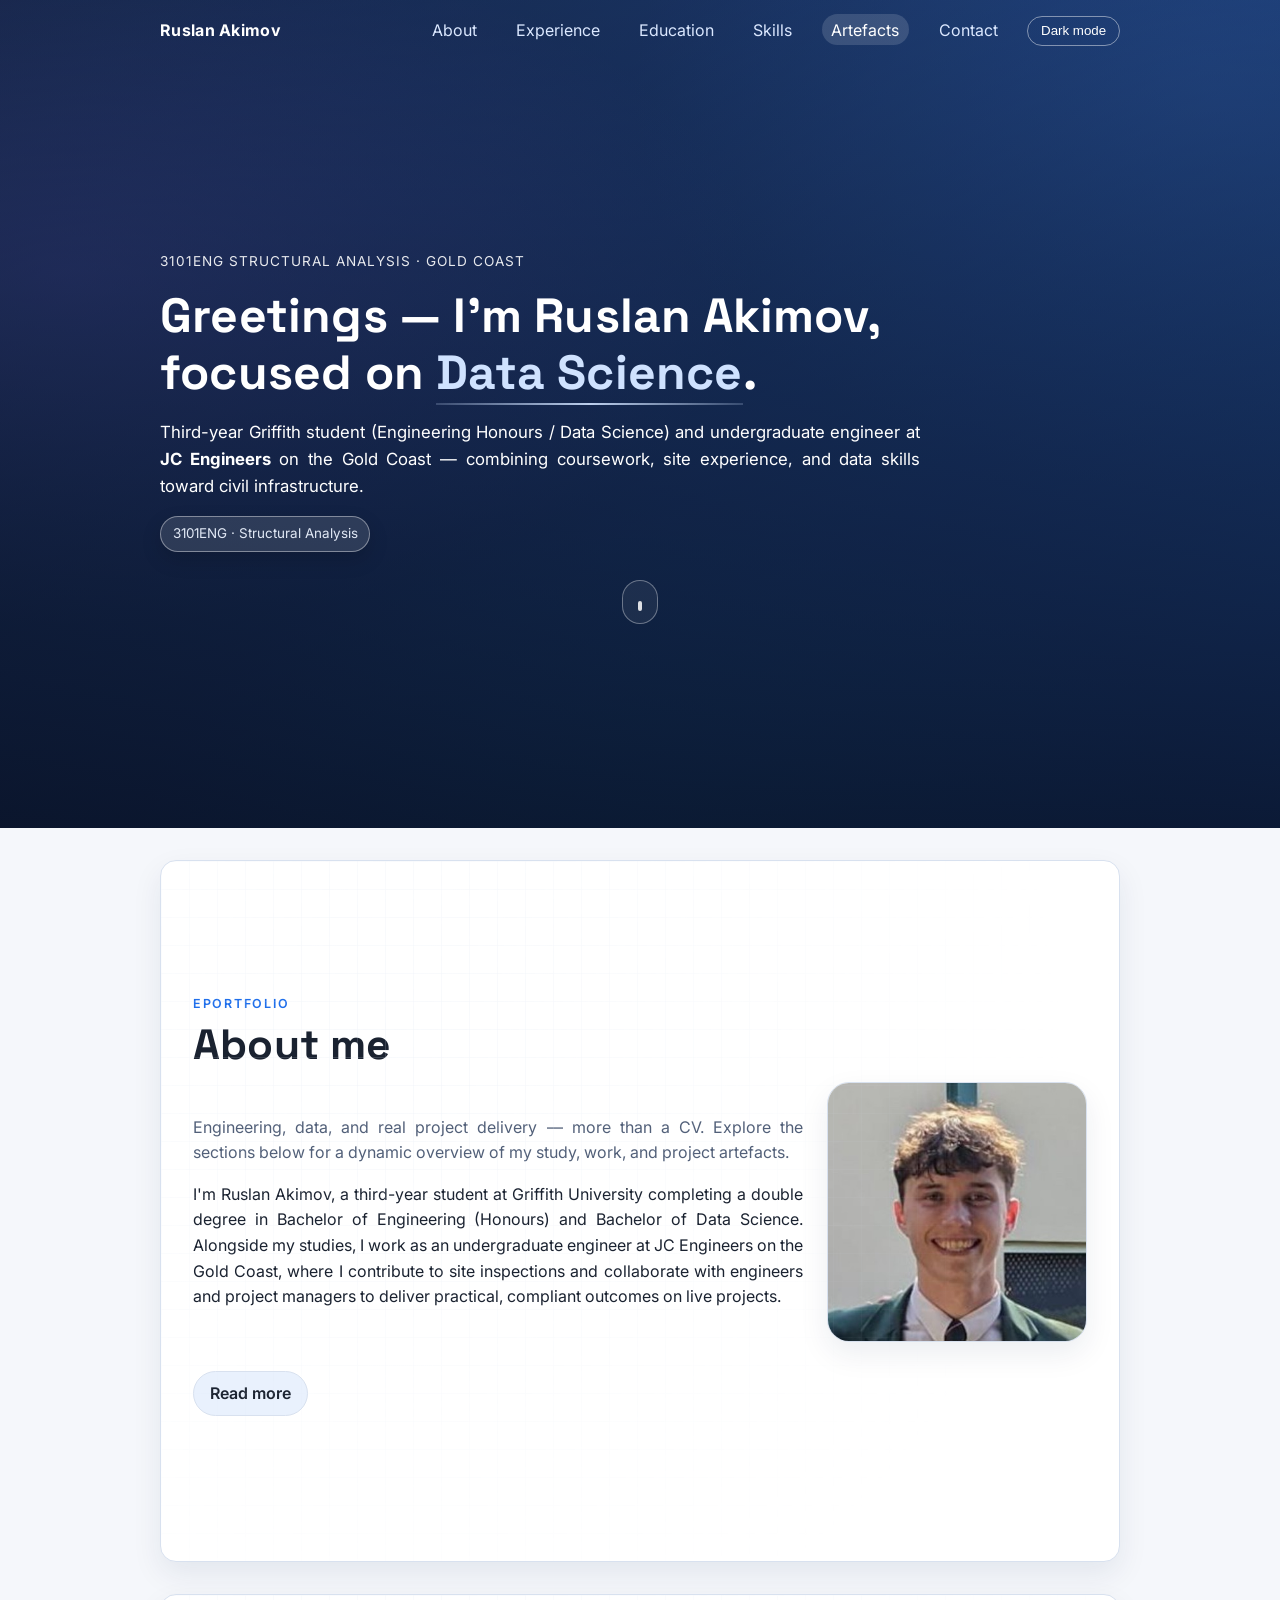
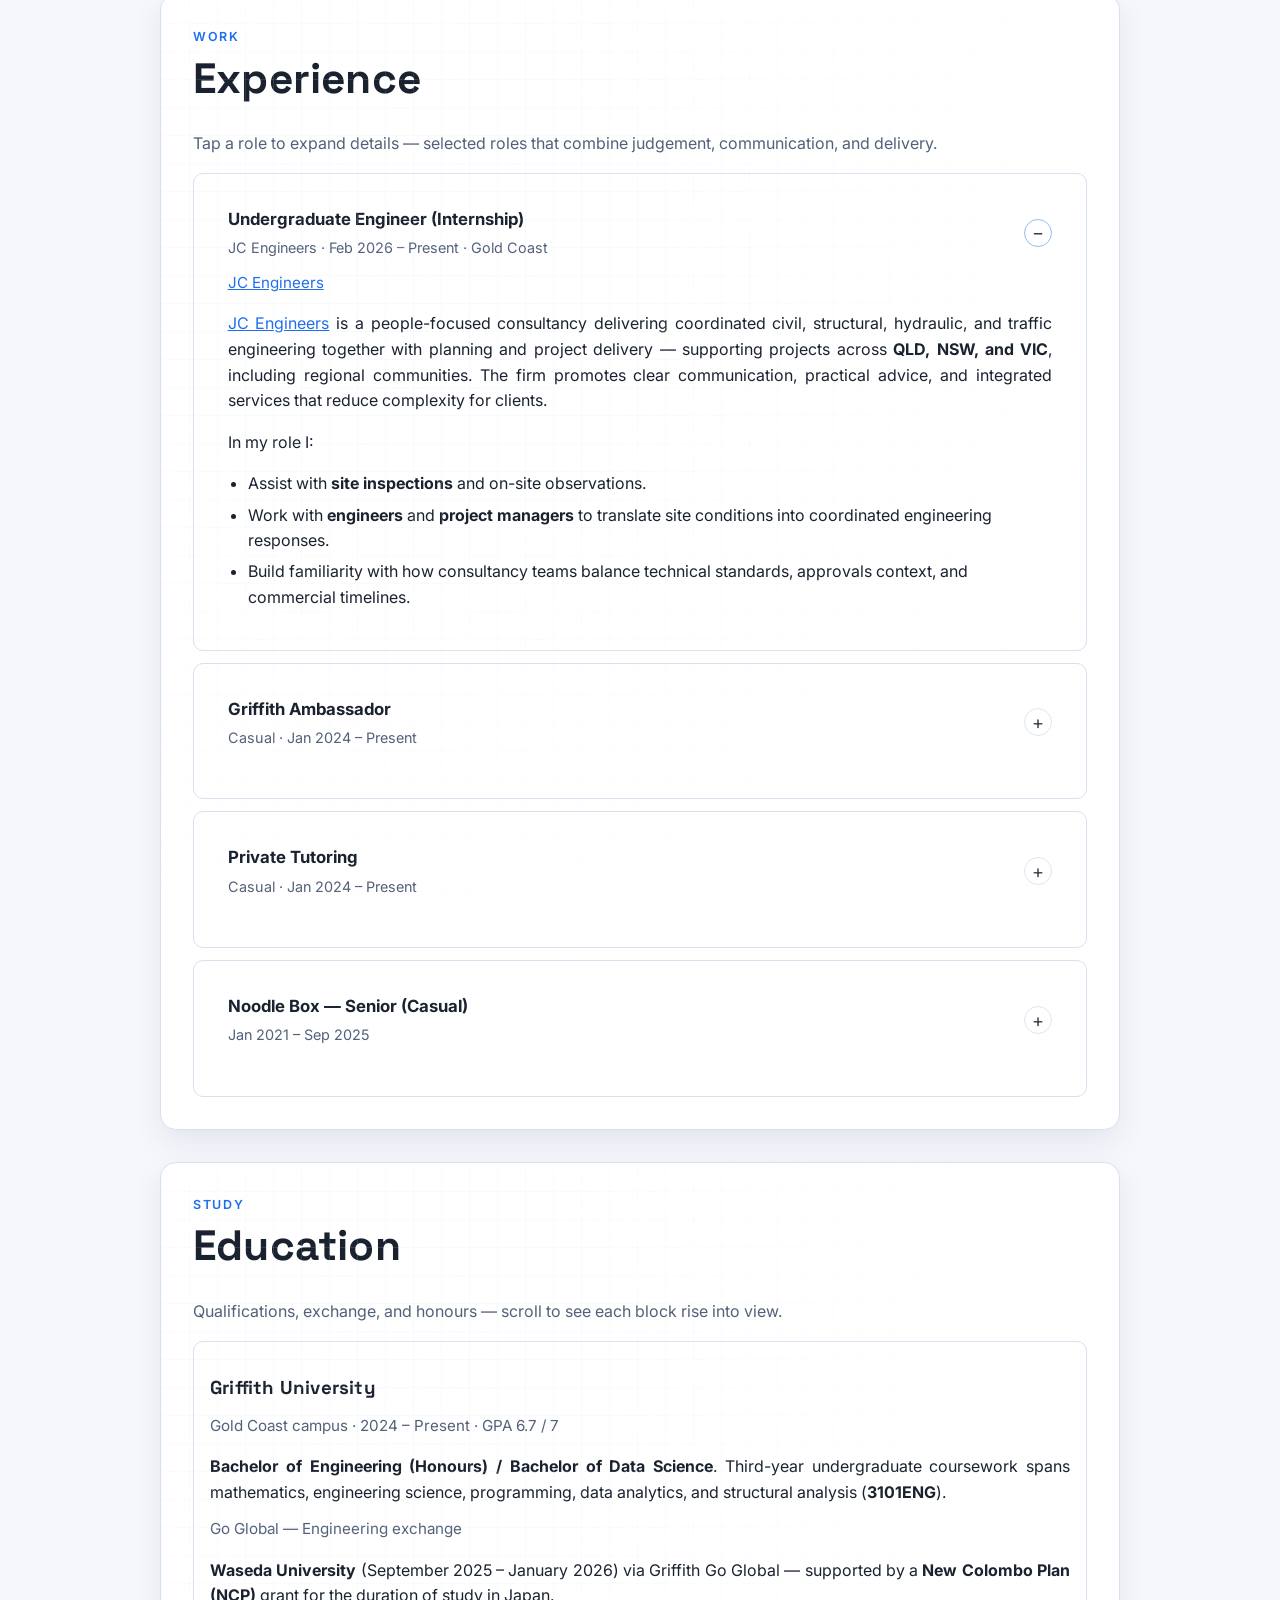
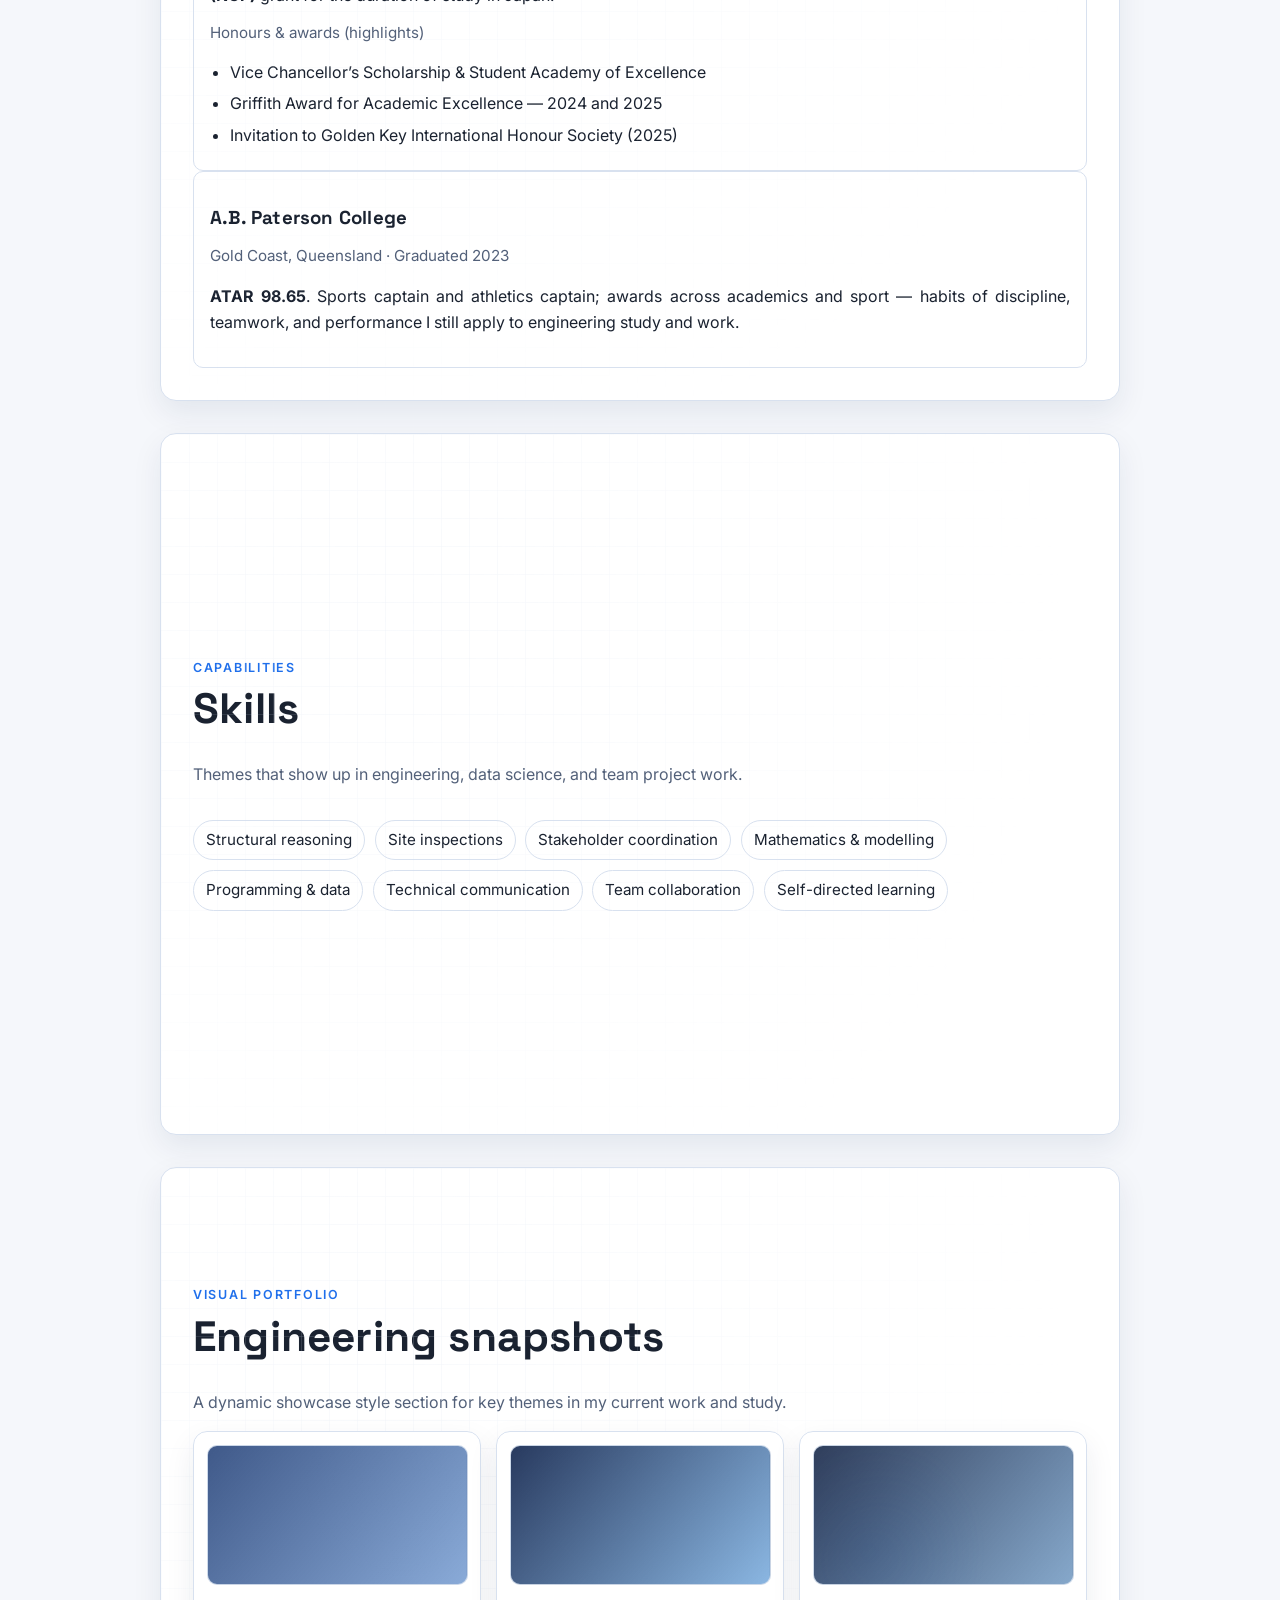
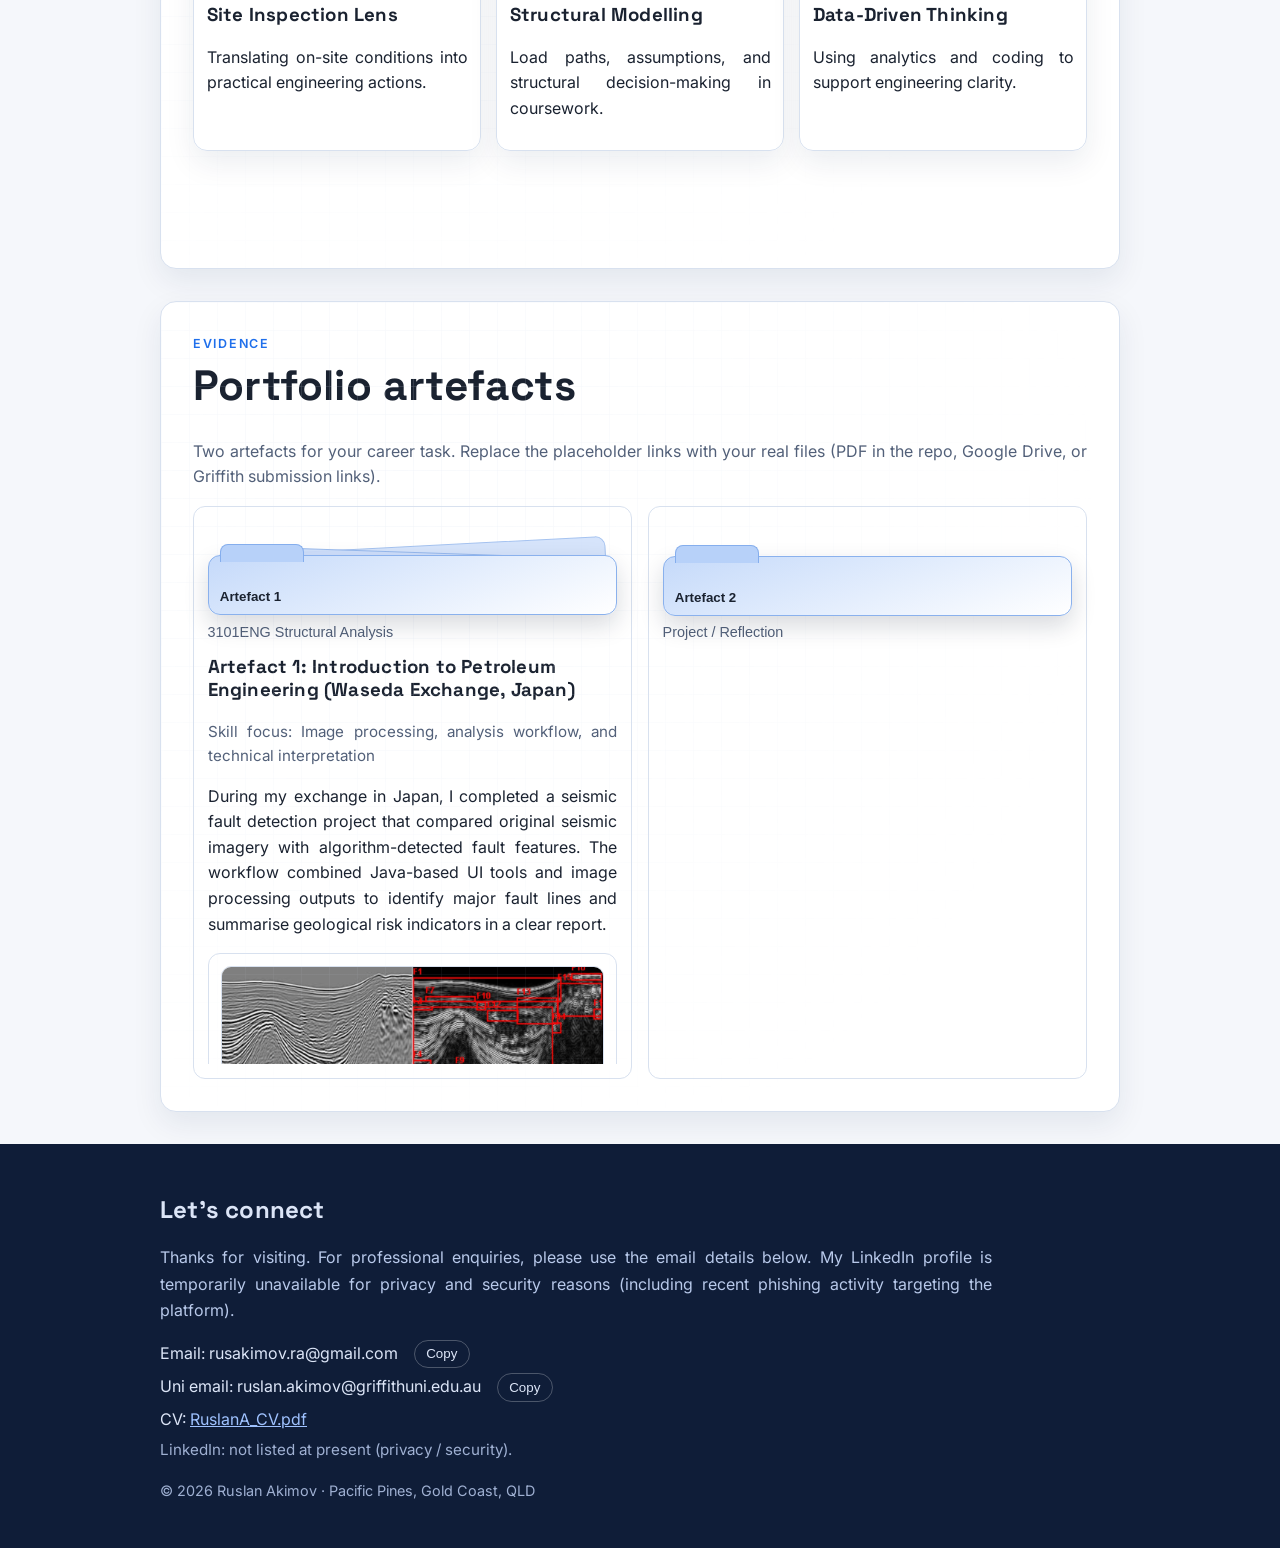
==== index.html @ 57dd10c4 "Replace YouTube hero with local MP4 clip loop Made-with: Cursor" ====
<!doctype html>
<html lang="en">
  <head>
    <meta charset="UTF-8" />
    <meta name="viewport" content="width=device-width, initial-scale=1.0" />
    <title>Ruslan Akimov | ePortfolio</title>
    <meta
      name="description"
      content="Ruslan Akimov — Griffith Engineering/Data Science, JC Engineers undergraduate engineer. Structural analysis, internship experience, CV."
    />
    <link rel="stylesheet" href="styles.css" />
  </head>
  <body>
    <div class="scroll-progress" id="scroll-progress" aria-hidden="true"></div>
    <header class="hero" id="top">
      <div class="hero-media" aria-hidden="true">
        <video
          id="hero-video"
          class="hero-video"
          autoplay
          muted
          playsinline
          preload="metadata"
          aria-hidden="true"
        >
          <source src="assets/gold-coast-skyline-hero.mp4" type="video/mp4" />
        </video>
        <div class="hero-aurora" id="hero-aurora"></div>
        <div class="hero-scrim"></div>
      </div>
      <nav class="nav container">
        <a class="logo" href="#top">Ruslan Akimov</a>
        <div class="nav-links">
          <a class="nav-link" href="#about" data-section="about">About</a>
          <a class="nav-link" href="#experience" data-section="experience">Experience</a>
          <a class="nav-link" href="#education" data-section="education">Education</a>
          <a class="nav-link" href="#skills" data-section="skills">Skills</a>
          <a class="nav-link" href="#artefacts" data-section="artefacts">Artefacts</a>
          <a class="nav-link" href="#contact" data-section="contact">Contact</a>
          <button class="theme-toggle" id="theme-toggle" type="button" aria-label="Toggle dark mode">
            Dark mode
          </button>
        </div>
      </nav>

      <section class="hero-content container">
        <div class="hero-layout">
          <div class="hero-copy hero-entrance">
            <p class="eyebrow">3101ENG Structural Analysis · Gold Coast</p>
            <h1>Greetings — I’m Ruslan Akimov, focused on <span id="hero-rotating-word">Engineering</span>.</h1>
            <p class="lead">
              Third-year Griffith student (Engineering Honours / Data Science) and
              undergraduate engineer at <strong>JC Engineers</strong> on the Gold Coast — combining
              coursework, site experience, and data skills toward civil infrastructure.
            </p>
            <div class="hero-metrics">
              <span class="metric-pill">3101ENG · Structural Analysis</span>
            </div>
          </div>
        </div>
        <button class="scroll-cue" id="scroll-cue" type="button" aria-label="Scroll to About">
          <span class="scroll-cue-line"></span>
        </button>
      </section>
    </header>

    <main class="main-scroll">
      <section class="section container scroll-chapter" id="about">
        <p class="chapter-kicker scroll-reveal">ePortfolio</p>
        <h2 class="chapter-title scroll-reveal">About me</h2>
        <div class="about-intro scroll-reveal">
          <div class="about-intro-copy">
            <p class="lead chapter-lead">
              Engineering, data, and real project delivery — more than a CV. Explore
              the sections below for a dynamic overview of my study, work, and project
              artefacts.
            </p>
            <p>
              I'm Ruslan Akimov, a third-year student at Griffith University
              completing a double degree in Bachelor of Engineering (Honours) and
              Bachelor of Data Science. Alongside my studies, I work as an
              undergraduate engineer at JC Engineers on the Gold Coast, where I
              contribute to site inspections and collaborate with engineers and
              project managers to deliver practical, compliant outcomes on live
              projects.
            </p>
          </div>
          <figure class="about-profile">
            <img src="assets/ruslan-profile.png" alt="Portrait of Ruslan Akimov." />
          </figure>
        </div>
        <div class="expandable" data-expandable>
          <button
            type="button"
            class="expandable-trigger"
            aria-expanded="false"
            aria-controls="about-more"
            data-expand-trigger
          >
            <span class="expandable-label-show">Read more</span>
            <span class="expandable-label-hide" hidden>Hide</span>
          </button>
          <div class="expandable-frame">
            <div
              id="about-more"
              class="expandable-panel"
              role="region"
              aria-hidden="true"
            >
              <p>
                I was born in Armidale, NSW, and moved to the Gold Coast at a
                young age, where I attended A.B. Paterson College (graduated
                2023). A long-standing interest in mathematics drew me toward
                engineering, and I added data science to my degree to build a
                stronger analytical toolkit — one I see as increasingly valuable
                as the industry evolves.
              </p>
              <p>
                Outside of study and work, I'm committed to staying active and
                continually learning. I train regularly at the gym, play sport,
                and enjoy creative outlets including DJing and electric guitar.
                I place real value on empathy and authentic connection —
                qualities I believe are just as important as technical skill
                when building professional relationships.
              </p>
              <p>
                Looking ahead, I aim to begin my career in civil engineering
                with a focus on infrastructure, and to develop into senior
                technical and leadership roles over time. The artefacts below
                offer a snapshot of my progress to date.
              </p>
            </div>
          </div>
        </div>
      </section>

      <section class="section container reveal scroll-chapter" id="experience">
        <p class="chapter-kicker scroll-reveal">Work</p>
        <h2 class="chapter-title scroll-reveal">Experience</h2>
        <p class="section-intro scroll-reveal">
          Tap a role to expand details — selected roles that combine judgement,
          communication, and delivery.
        </p>

        <article class="card card-disclosure is-open" data-expandable>
          <button
            type="button"
            class="card-disclosure-trigger"
            aria-expanded="true"
            aria-controls="exp-jc"
            data-expand-trigger
          >
            <span class="card-disclosure-head">
              <span class="card-disclosure-title">Undergraduate Engineer (Internship)</span>
              <span class="card-disclosure-meta"
                >JC Engineers · Feb 2026 – Present · Gold Coast</span
              >
            </span>
            <span class="card-disclosure-icon" aria-hidden="true"></span>
          </button>
          <div class="card-disclosure-frame">
            <div class="card-disclosure-panel" id="exp-jc" aria-hidden="false">
              <p class="meta">
                <a href="https://www.jcengineers.com.au/" target="_blank" rel="noreferrer">JC Engineers</a>
              </p>
              <p>
                <a href="https://www.jcengineers.com.au/about" target="_blank" rel="noreferrer">JC Engineers</a>
                is a people-focused consultancy delivering coordinated civil, structural,
                hydraulic, and traffic engineering together with planning and project
                delivery — supporting projects across <strong>QLD, NSW, and VIC</strong>,
                including regional communities. The firm promotes clear communication,
                practical advice, and integrated services that reduce complexity for clients.
              </p>
              <p>In my role I:</p>
              <ul class="list-compact">
                <li>Assist with <strong>site inspections</strong> and on-site observations.</li>
                <li>Work with <strong>engineers</strong> and <strong>project managers</strong> to translate site conditions into coordinated engineering responses.</li>
                <li>Build familiarity with how consultancy teams balance technical standards, approvals context, and commercial timelines.</li>
              </ul>
            </div>
          </div>
        </article>

        <article class="card card-disclosure" data-expandable>
          <button
            type="button"
            class="card-disclosure-trigger"
            aria-expanded="false"
            aria-controls="exp-amb"
            data-expand-trigger
          >
            <span class="card-disclosure-head">
              <span class="card-disclosure-title">Griffith Ambassador</span>
              <span class="card-disclosure-meta">Casual · Jan 2024 – Present</span>
            </span>
            <span class="card-disclosure-icon" aria-hidden="true"></span>
          </button>
          <div class="card-disclosure-frame">
            <div class="card-disclosure-panel" id="exp-amb" aria-hidden="true">
              <p>
                Represent Griffith at schools and on-campus events — engaging students,
                parents, teachers, and community members with professionalism and clarity.
              </p>
            </div>
          </div>
        </article>

        <article class="card card-disclosure" data-expandable>
          <button
            type="button"
            class="card-disclosure-trigger"
            aria-expanded="false"
            aria-controls="exp-tut"
            data-expand-trigger
          >
            <span class="card-disclosure-head">
              <span class="card-disclosure-title">Private Tutoring</span>
              <span class="card-disclosure-meta">Casual · Jan 2024 – Present</span>
            </span>
            <span class="card-disclosure-icon" aria-hidden="true"></span>
          </button>
          <div class="card-disclosure-frame">
            <div class="card-disclosure-panel" id="exp-tut" aria-hidden="true">
              <p>
                One-to-one tutoring (including online delivery during exchange). Focus on
                explaining concepts clearly, tracking progress, and communicating with
                families about goals and scheduling.
              </p>
            </div>
          </div>
        </article>

        <article class="card card-disclosure" data-expandable>
          <button
            type="button"
            class="card-disclosure-trigger"
            aria-expanded="false"
            aria-controls="exp-noodle"
            data-expand-trigger
          >
            <span class="card-disclosure-head">
              <span class="card-disclosure-title">Noodle Box — Senior (Casual)</span>
              <span class="card-disclosure-meta">Jan 2021 – Sep 2025</span>
            </span>
            <span class="card-disclosure-icon" aria-hidden="true"></span>
          </button>
          <div class="card-disclosure-frame">
            <div class="card-disclosure-panel" id="exp-noodle" aria-hidden="true">
              <p>
                Hospitality leadership through management transitions: cooking, service,
                training new staff, and helping maintain operational standards under pressure.
              </p>
            </div>
          </div>
        </article>
      </section>

      <section class="section container reveal scroll-chapter" id="education">
        <p class="chapter-kicker scroll-reveal">Study</p>
        <h2 class="chapter-title scroll-reveal">Education</h2>
        <p class="section-intro scroll-reveal">
          Qualifications, exchange, and honours — scroll to see each block rise into view.
        </p>
        <article class="card">
          <h3>Griffith University</h3>
          <p class="meta">Gold Coast campus · 2024 – Present · GPA 6.7 / 7</p>
          <p>
            <strong>Bachelor of Engineering (Honours) / Bachelor of Data Science</strong>.
            Third-year undergraduate coursework spans mathematics, engineering science,
            programming, data analytics, and structural analysis (<strong>3101ENG</strong>).
          </p>
          <p class="meta">Go Global — Engineering exchange</p>
          <p>
            <strong>Waseda University</strong> (September 2025 – January 2026) via Griffith Go
            Global — supported by a <strong>New Colombo Plan (NCP)</strong> grant for the duration
            of study in Japan.
          </p>
          <p class="meta">Honours &amp; awards (highlights)</p>
          <ul class="list-compact">
            <li>Vice Chancellor’s Scholarship &amp; Student Academy of Excellence</li>
            <li>Griffith Award for Academic Excellence — 2024 and 2025</li>
            <li>Invitation to Golden Key International Honour Society (2025)</li>
          </ul>
        </article>
        <article class="card">
          <h3>A.B. Paterson College</h3>
          <p class="meta">Gold Coast, Queensland · Graduated 2023</p>
          <p>
            <strong>ATAR 98.65</strong>. Sports captain and athletics captain; awards across
            academics and sport — habits of discipline, teamwork, and performance I still
            apply to engineering study and work.
          </p>
        </article>
      </section>

      <section class="section container reveal scroll-chapter" id="skills">
        <p class="chapter-kicker scroll-reveal">Capabilities</p>
        <h2 class="chapter-title scroll-reveal">Skills</h2>
        <p class="section-intro scroll-reveal">
          Themes that show up in engineering, data science, and team project work.
        </p>
        <div class="chips" role="list" aria-label="Skill chips">
          <span class="chip" role="listitem">Structural reasoning</span>
          <span class="chip" role="listitem">Site inspections</span>
          <span class="chip" role="listitem">Stakeholder coordination</span>
          <span class="chip" role="listitem">Mathematics &amp; modelling</span>
          <span class="chip" role="listitem">Programming &amp; data</span>
          <span class="chip" role="listitem">Technical communication</span>
          <span class="chip" role="listitem">Team collaboration</span>
          <span class="chip" role="listitem">Self-directed learning</span>
        </div>
      </section>

      <section class="section container reveal scroll-chapter" id="engineering-gallery">
        <p class="chapter-kicker scroll-reveal">Visual Portfolio</p>
        <h2 class="chapter-title scroll-reveal">Engineering snapshots</h2>
        <p class="section-intro scroll-reveal">
          A dynamic showcase style section for key themes in my current work and study.
        </p>
        <div class="gallery-grid">
          <article class="gallery-card tilt-card">
            <div class="gallery-image gallery-image-1" aria-hidden="true"></div>
            <h3>Site Inspection Lens</h3>
            <p>Translating on-site conditions into practical engineering actions.</p>
          </article>
          <article class="gallery-card tilt-card">
            <div class="gallery-image gallery-image-2" aria-hidden="true"></div>
            <h3>Structural Modelling</h3>
            <p>Load paths, assumptions, and structural decision-making in coursework.</p>
          </article>
          <article class="gallery-card tilt-card">
            <div class="gallery-image gallery-image-3" aria-hidden="true"></div>
            <h3>Data-Driven Thinking</h3>
            <p>Using analytics and coding to support engineering clarity.</p>
          </article>
        </div>
      </section>

      <section class="section container reveal scroll-chapter" id="artefacts">
        <p class="chapter-kicker scroll-reveal">Evidence</p>
        <h2 class="chapter-title scroll-reveal">Portfolio artefacts</h2>
        <p class="section-intro scroll-reveal">
          Two artefacts for your career task. Replace the placeholder links with your
          real files (PDF in the repo, Google Drive, or Griffith submission links).
        </p>

        <div class="folder-grid">
          <article class="folder-card is-open" data-folder>
            <button class="folder-button" type="button" data-folder-toggle aria-expanded="true">
              <span class="folder-stack" aria-hidden="true">
                <span class="folder-layer folder-layer-1"></span>
                <span class="folder-layer folder-layer-2"></span>
                <span class="folder-main">
                  <span class="folder-tab"></span>
                  <span class="folder-title">Artefact 1</span>
                </span>
              </span>
              <span class="folder-label">3101ENG Structural Analysis</span>
            </button>
            <div class="folder-content">
              <h3>Artefact 1: Introduction to Petroleum Engineering (Waseda Exchange, Japan)</h3>
              <p class="meta">Skill focus: Image processing, analysis workflow, and technical interpretation</p>
              <p>
                During my exchange in Japan, I completed a seismic fault detection
                project that compared original seismic imagery with algorithm-detected
                fault features. The workflow combined Java-based UI tools and image
                processing outputs to identify major fault lines and summarise geological
                risk indicators in a clear report.
              </p>
              <div class="artefact-gallery" data-gallery>
                <figure class="artefact-gallery-main">
                  <img
                    id="artefact1-main-image"
                    src="assets/petroleum-main-cropped.png"
                    alt="Seismic detection output comparison image."
                  />
                  <figcaption id="artefact1-caption">
                    Seismic detection output comparison from the project analysis workflow.
                  </figcaption>
                </figure>
                <div class="artefact-gallery-thumbs" role="tablist" aria-label="Artefact 1 screenshots">
                  <button
                    class="artefact-thumb is-active"
                    type="button"
                    data-image="assets/petroleum-main-cropped.png"
                    data-caption="Seismic detection output comparison from the project analysis workflow."
                    data-alt="Seismic detection output comparison image."
                    aria-label="Show seismic output comparison screenshot"
                  >
                    Seismic Output
                  </button>
                  <button
                    class="artefact-thumb"
                    type="button"
                    data-image="assets/petroleum-analysis-report.png"
                    data-caption="Generated analysis report summarising detected faults and recommended follow-up analysis."
                    data-alt="Seismic fault analysis report window."
                    aria-label="Show analysis report screenshot"
                  >
                    Analysis Report
                  </button>
                  <button
                    class="artefact-thumb"
                    type="button"
                    data-image="assets/petroleum-ui-selection.png"
                    data-caption="Java Swing interface and analysis type selection used in the project workflow."
                    data-alt="Java application interface with analysis type selection dialog."
                    aria-label="Show interface screenshot"
                  >
                    Java UI Workflow
                  </button>
                </div>
              </div>
            </div>
          </article>

          <article class="folder-card" data-folder>
            <button class="folder-button" type="button" data-folder-toggle aria-expanded="false">
              <span class="folder-stack" aria-hidden="true">
                <span class="folder-layer folder-layer-1"></span>
                <span class="folder-layer folder-layer-2"></span>
                <span class="folder-main">
                  <span class="folder-tab"></span>
                  <span class="folder-title">Artefact 2</span>
                </span>
              </span>
              <span class="folder-label">Project / Reflection</span>
            </button>
            <div class="folder-content">
              <h3>Artefact 2: Project or reflection</h3>
              <p class="meta">Skill focus: Teamwork, communication, or critical reflection</p>
              <p>
                Choose a second item that complements the first — for example a team
                deliverable, a lab reflection, or a short write-up of lessons learned.
              </p>
              <p>
                <strong>Evidence link:</strong>
                <a href="#" target="_blank" rel="noreferrer">Add link to your second artefact</a>
              </p>
            </div>
          </article>
        </div>
      </section>
    </main>

    <footer class="footer" id="contact">
      <div class="container">
        <h2>Let’s connect</h2>
        <p class="footer-lead">
          Thanks for visiting. For professional enquiries, please use the email
          details below. My LinkedIn profile is temporarily unavailable for privacy and
          security reasons (including recent phishing activity targeting the platform).
        </p>
        <p class="contact-line">
          Email: <span id="email-text">rusakimov.ra@gmail.com</span>
          <button class="ghost-button" id="copy-email" type="button">Copy</button>
        </p>
        <p class="contact-line">
          Uni email: <span id="uni-email-text">ruslan.akimov@griffithuni.edu.au</span>
          <button class="ghost-button" id="copy-uni-email" type="button">Copy</button>
        </p>
        <p class="contact-line">
          CV:
          <a href="assets/RuslanA_CV.pdf" download>RuslanA_CV.pdf</a>
        </p>
        <p class="contact-line contact-note">
          LinkedIn: not listed at present (privacy / security).
        </p>
        <p class="copyright">
          © <span id="year"></span> Ruslan Akimov · Pacific Pines, Gold Coast, QLD
        </p>
      </div>
    </footer>
    <button class="back-to-top" id="back-to-top" type="button" aria-label="Back to top">Top</button>
    <div class="toast" id="toast" role="status" aria-live="polite"></div>

    <script src="script.js"></script>
  </body>
</html>
---- styles.css ----
@import url("https://fonts.googleapis.com/css2?family=Inter:wght@400;500;600;700&family=Space+Grotesk:wght@600;700&display=swap");

:root {
  --bg: #f5f7fb;
  --text: #1a2230;
  --muted: #526079;
  --surface: #ffffff;
  --accent: #1f6feb;
  --accent-dark: #154fb0;
  --border: #d8e1ef;
  --shadow: 0 12px 30px rgba(16, 39, 71, 0.08);
  --radius: 16px;
  --nav-link: #dbe8ff;
  --hero-scrim-top: rgba(6, 12, 28, 0.42);
  --hero-scrim-bottom: rgba(6, 12, 28, 0.86);
}

[data-theme="dark"] {
  --bg: #0b1220;
  --text: #e3ecff;
  --muted: #a0b2d6;
  --surface: #101b31;
  --accent: #8bb4ff;
  --accent-dark: #a8c6ff;
  --border: #203357;
  --shadow: 0 14px 40px rgba(0, 0, 0, 0.35);
  --nav-link: #cfe3ff;
}

* {
  box-sizing: border-box;
}

html {
  scroll-behavior: smooth;
}

body {
  margin: 0;
  font-family: "Inter", "Segoe UI", Tahoma, Geneva, Verdana, sans-serif;
  line-height: 1.6;
  color: var(--text);
  background: radial-gradient(1200px 600px at 20% 0%, rgba(31, 111, 235, 0.12), transparent 55%),
    var(--bg);
}

p {
  text-align: justify;
  text-justify: inter-word;
}

.container {
  width: min(960px, 92%);
  margin: 0 auto;
}

.hero {
  position: relative;
  color: #fff;
  min-height: min(92vh, 860px);
  display: flex;
  flex-direction: column;
  padding-bottom: 2.5rem;
  overflow: hidden;
}

.hero-media {
  position: absolute;
  inset: 0;
  z-index: 0;
  pointer-events: none;
}

.hero-video {
  position: absolute;
  inset: 0;
  overflow: hidden;
  width: 100%;
  height: 100%;
  object-fit: cover;
  object-position: center;
}

.hero--video-ready .hero-aurora.is-dim {
  opacity: 0.28;
}

.hero-aurora {
  position: absolute;
  inset: -20%;
  background: radial-gradient(ellipse 70% 55% at 18% 38%, rgba(99, 102, 241, 0.35), transparent 55%),
    radial-gradient(ellipse 65% 70% at 82% 22%, rgba(59, 130, 246, 0.3), transparent 50%),
    radial-gradient(ellipse 55% 55% at 52% 88%, rgba(14, 165, 233, 0.24), transparent 55%),
    linear-gradient(135deg, #0f1f45, #1f6feb);
  animation: aurora-shift 20s ease-in-out infinite alternate;
  transition: opacity 0.8s ease;
  opacity: 0.92;
}

.hero-scrim {
  position: absolute;
  inset: 0;
  background: linear-gradient(180deg, var(--hero-scrim-top) 0%, var(--hero-scrim-bottom) 100%);
}

@keyframes aurora-shift {
  0% {
    transform: scale(1) translate(0, 0);
    filter: hue-rotate(0deg);
  }
  100% {
    transform: scale(1.06) translate(-1.5%, 1.2%);
    filter: hue-rotate(22deg);
  }
}

.nav {
  position: relative;
  z-index: 2;
  display: flex;
  justify-content: space-between;
  align-items: center;
  padding: 1rem 0;
}

.logo {
  color: #fff;
  text-decoration: none;
  font-weight: 700;
  letter-spacing: 0.3px;
}

.nav-links a {
  color: var(--nav-link);
  text-decoration: none;
  margin-left: 1rem;
  padding: 0.35rem 0.6rem;
  border-radius: 999px;
  transition: background-color 0.2s ease, color 0.2s ease;
}

.nav-links a:hover {
  background: rgba(255, 255, 255, 0.08);
}

.nav-links a.active {
  color: #ffffff;
  background: rgba(255, 255, 255, 0.14);
}

.hero-layout {
  position: relative;
  z-index: 2;
  display: block;
  max-width: 760px;
  align-items: center;
  padding-top: 0.5rem;
}

.hero-copy {
  min-width: 0;
}

.hero-metrics {
  display: flex;
  flex-wrap: wrap;
  gap: 0.55rem;
  margin-top: 1rem;
}

.metric-pill {
  font-size: 0.84rem;
  border: 1px solid rgba(255, 255, 255, 0.4);
  color: rgba(236, 243, 255, 0.95);
  background: rgba(255, 255, 255, 0.12);
  border-radius: 999px;
  padding: 0.38rem 0.72rem;
  backdrop-filter: blur(4px);
  box-shadow: 0 8px 20px rgba(0, 0, 0, 0.15);
}

#hero-rotating-word {
  color: #cfe2ff;
  position: relative;
}

#hero-rotating-word::after {
  content: "";
  position: absolute;
  left: 0;
  right: 0;
  bottom: -2px;
  height: 2px;
  background: linear-gradient(90deg, rgba(207, 226, 255, 0.2), rgba(207, 226, 255, 0.9), rgba(207, 226, 255, 0.2));
  animation: shimmer-line 2s linear infinite;
}

@keyframes shimmer-line {
  from {
    opacity: 0.5;
  }
  50% {
    opacity: 1;
  }
  to {
    opacity: 0.5;
  }
}

.hero-entrance {
  opacity: 0;
  transform: translateY(16px);
  animation: hero-fade-up 0.85s ease forwards 0.15s;
}

.hero-entrance-delay {
  animation-delay: 0.35s;
}

@keyframes hero-fade-up {
  to {
    opacity: 1;
    transform: translateY(0);
  }
}

.scroll-cue {
  position: relative;
  z-index: 2;
  display: block;
  margin: 1.75rem auto 0;
  width: 2.25rem;
  height: 2.75rem;
  border-radius: 999px;
  border: 1px solid rgba(255, 255, 255, 0.35);
  background: rgba(255, 255, 255, 0.06);
  cursor: pointer;
  padding: 0;
}

.scroll-cue-line {
  display: block;
  width: 4px;
  height: 10px;
  margin: 0.55rem auto 0;
  border-radius: 999px;
  background: rgba(255, 255, 255, 0.85);
  animation: scroll-nudge 1.6s ease-in-out infinite;
}

@keyframes scroll-nudge {
  0%,
  100% {
    transform: translateY(0);
    opacity: 0.9;
  }
  50% {
    transform: translateY(6px);
    opacity: 0.45;
  }
}

.theme-toggle {
  margin-left: 1rem;
  border: 1px solid rgba(255, 255, 255, 0.45);
  background: transparent;
  color: #ffffff;
  border-radius: 999px;
  padding: 0.4rem 0.8rem;
  cursor: pointer;
  transition: transform 0.15s ease, background-color 0.2s ease;
}

.theme-toggle:hover {
  background: rgba(255, 255, 255, 0.08);
}

.hero-content {
  position: relative;
  z-index: 2;
  flex: 1;
  display: flex;
  flex-direction: column;
  justify-content: center;
  padding: 1.5rem 0 1.25rem;
}

.eyebrow {
  text-transform: uppercase;
  font-size: 0.85rem;
  letter-spacing: 1px;
  opacity: 0.9;
}

h1,
h2,
h3 {
  font-family: "Space Grotesk", "Inter", "Segoe UI", sans-serif;
  line-height: 1.2;
  letter-spacing: 0.2px;
}

h1 {
  margin: 0.4rem 0 1rem;
  font-size: clamp(1.9rem, 4vw, 3rem);
}

.lead {
  max-width: 760px;
  font-size: 1.05rem;
}

.chapter-lead {
  color: var(--muted);
  font-size: 1rem;
  margin-top: -0.25rem;
}

.chapter-lead a {
  color: var(--accent);
}

.about-intro {
  display: grid;
  grid-template-columns: 1fr minmax(190px, 260px);
  gap: 1rem 1.5rem;
  align-items: center;
  margin-bottom: 0.8rem;
}

.about-profile {
  margin: 0;
  width: 100%;
}

.about-profile img {
  display: block;
  width: 100%;
  aspect-ratio: 1 / 1;
  object-fit: cover;
  object-position: 52% 28%;
  border-radius: 22px;
  border: 1px solid var(--border);
  box-shadow: var(--shadow);
}

.about-intro-copy .chapter-lead {
  margin-top: 0;
}

.about-intro-copy p:last-child {
  margin-bottom: 0;
}

.main-scroll {
  position: relative;
}

.scroll-chapter {
  min-height: min(78vh, 720px);
  display: flex;
  flex-direction: column;
  justify-content: center;
  scroll-margin-top: 1.25rem;
}

.chapter-kicker {
  text-transform: uppercase;
  letter-spacing: 0.14em;
  font-size: 0.78rem;
  color: var(--accent);
  font-weight: 600;
  margin: 0 0 0.35rem;
}

.chapter-title {
  margin: 0 0 0.75rem;
  font-size: clamp(1.75rem, 4.2vw, 2.65rem);
}

@supports (animation-timeline: view()) {
  .scroll-reveal {
    animation: chapter-rise linear both;
    animation-timeline: view();
    animation-range: entry 0% cover 42%;
  }
}

@keyframes chapter-rise {
  from {
    opacity: 0;
    transform: translateY(clamp(1.25rem, 6vh, 4.5rem));
  }
  to {
    opacity: 1;
    transform: translateY(0);
  }
}

.scroll-reveal--in {
  animation: scroll-reveal-fallback 0.85s cubic-bezier(0.22, 1, 0.36, 1) forwards;
}

@keyframes scroll-reveal-fallback {
  from {
    opacity: 0;
    transform: translateY(2rem);
  }
  to {
    opacity: 1;
    transform: translateY(0);
  }
}

.scroll-progress {
  position: fixed;
  top: 0;
  left: 0;
  height: 3px;
  width: 0%;
  z-index: 10000;
  background: linear-gradient(90deg, var(--accent), color-mix(in srgb, var(--accent) 55%, #fff));
  pointer-events: none;
  transform-origin: left;
}

.expandable {
  margin-top: 1rem;
}

.expandable-trigger {
  display: inline-flex;
  align-items: center;
  gap: 0.5rem;
  padding: 0.55rem 1rem;
  border-radius: 999px;
  border: 1px solid var(--border);
  background: color-mix(in srgb, var(--surface) 90%, var(--accent));
  color: var(--text);
  font: inherit;
  font-weight: 600;
  cursor: pointer;
  transition: background-color 0.2s ease, transform 0.15s ease;
}

.expandable-trigger:hover {
  transform: translateY(-1px);
}

.expandable-frame {
  display: grid;
  grid-template-rows: 0fr;
  transition: grid-template-rows 0.5s cubic-bezier(0.33, 1, 0.68, 1);
}

.expandable.is-expanded .expandable-frame {
  grid-template-rows: 1fr;
}

.expandable-panel {
  overflow: hidden;
  min-height: 0;
  padding-top: 0.75rem;
}

.card-disclosure {
  padding: 0;
  overflow: hidden;
}

.card-disclosure + .card-disclosure {
  margin-top: 0.75rem;
}

.card-disclosure-trigger {
  width: 100%;
  display: flex;
  align-items: center;
  justify-content: space-between;
  gap: 1rem;
  padding: 1rem 1.1rem;
  border: none;
  background: transparent;
  color: inherit;
  font: inherit;
  text-align: left;
  cursor: pointer;
  transition: background-color 0.2s ease;
}

.card-disclosure-trigger:hover {
  background: color-mix(in srgb, var(--accent) 6%, transparent);
}

.card-disclosure-head {
  display: flex;
  flex-direction: column;
  gap: 0.2rem;
  min-width: 0;
}

.card-disclosure-title {
  font-weight: 700;
  font-size: 1.05rem;
}

.card-disclosure-meta {
  font-size: 0.9rem;
  color: var(--muted);
}

.card-disclosure-icon {
  flex-shrink: 0;
  width: 1.75rem;
  height: 1.75rem;
  border-radius: 999px;
  border: 1px solid var(--border);
  display: grid;
  place-items: center;
  font-size: 1.15rem;
  line-height: 1;
  opacity: 0.85;
  transition: transform 0.25s ease, border-color 0.2s ease;
}

.card-disclosure.is-open .card-disclosure-icon {
  border-color: color-mix(in srgb, var(--accent) 45%, var(--border));
}

.card-disclosure-icon::before {
  content: "+";
}

.card-disclosure.is-open .card-disclosure-icon::before {
  content: "−";
}

.card-disclosure-frame {
  display: grid;
  grid-template-rows: 0fr;
  transition: grid-template-rows 0.45s cubic-bezier(0.33, 1, 0.68, 1);
}

.card-disclosure.is-open .card-disclosure-frame {
  grid-template-rows: 1fr;
}

.card-disclosure-panel {
  overflow: hidden;
  min-height: 0;
  padding: 0 1.1rem 1.1rem;
}

.button {
  display: inline-block;
  margin-top: 1rem;
  background: #fff;
  color: #123472;
  text-decoration: none;
  font-weight: 600;
  padding: 0.65rem 1rem;
  border-radius: 8px;
  box-shadow: 0 10px 25px rgba(0, 0, 0, 0.14);
  transition: transform 0.15s ease;
}

.button:hover {
  transform: translateY(-1px);
}

.button.button-ghost {
  background: transparent;
  color: #fff;
  border: 1px solid rgba(255, 255, 255, 0.55);
  box-shadow: none;
}

.button.button-ghost:hover {
  background: rgba(255, 255, 255, 0.1);
}

.section {
  margin: 2rem auto;
  background: var(--surface);
  border: 1px solid var(--border);
  border-radius: var(--radius);
  padding: clamp(1.25rem, 3vw, 2rem);
  box-shadow: var(--shadow);
  position: relative;
  overflow: hidden;
}

.section::before {
  content: "";
  position: absolute;
  inset: 0;
  pointer-events: none;
  opacity: 0.4;
  background-image: linear-gradient(to right, color-mix(in srgb, var(--border) 45%, transparent) 1px, transparent 1px),
    linear-gradient(to bottom, color-mix(in srgb, var(--border) 45%, transparent) 1px, transparent 1px);
  background-size: 28px 28px;
  mask-image: radial-gradient(circle at 25% 25%, black, transparent 75%);
}

.section-intro {
  color: var(--muted);
  margin-bottom: 1rem;
}

.list-compact {
  margin: 0.5rem 0 0;
  padding-left: 1.25rem;
  color: var(--text);
}

.list-compact li {
  margin: 0.35rem 0;
}

.card {
  border: 1px solid var(--border);
  border-radius: 10px;
  padding: 1rem;
  margin-top: 0;
  background: color-mix(in srgb, var(--surface) 86%, #0000);
  transition: transform 0.15s ease, border-color 0.15s ease;
}

.card:hover {
  transform: translateY(-2px);
  border-color: color-mix(in srgb, var(--accent) 40%, var(--border));
}

.tilt-card {
  transform-style: preserve-3d;
  will-change: transform;
}

.folder-grid {
  display: grid;
  grid-template-columns: repeat(2, minmax(0, 1fr));
  gap: 1rem;
}

.folder-card {
  border: 1px solid var(--border);
  border-radius: 12px;
  padding: 0.85rem;
  background: color-mix(in srgb, var(--surface) 88%, #0000);
}

.folder-button {
  width: 100%;
  border: none;
  background: transparent;
  color: inherit;
  cursor: pointer;
  text-align: left;
  padding: 0;
}

.folder-stack {
  display: block;
  position: relative;
  height: 96px;
}

.folder-layer {
  position: absolute;
  left: 10px;
  right: 10px;
  height: 54px;
  border-radius: 10px;
  background: color-mix(in srgb, var(--accent) 22%, var(--surface));
  border: 1px solid color-mix(in srgb, var(--accent) 38%, var(--border));
  transform-origin: bottom center;
  transition: transform 0.35s ease, opacity 0.35s ease;
}

.folder-layer-1 {
  bottom: 16px;
  opacity: 0.6;
  transform: translateY(8px) scale(0.96);
}

.folder-layer-2 {
  bottom: 8px;
  opacity: 0.75;
  transform: translateY(4px) scale(0.98);
}

.folder-main {
  position: absolute;
  left: 0;
  right: 0;
  bottom: 0;
  height: 60px;
  border-radius: 12px;
  background: linear-gradient(160deg, color-mix(in srgb, var(--accent) 26%, var(--surface)), var(--surface));
  border: 1px solid color-mix(in srgb, var(--accent) 42%, var(--border));
  box-shadow: 0 10px 24px rgba(12, 26, 52, 0.16);
  display: flex;
  align-items: end;
  padding: 0.65rem 0.7rem;
}

.folder-tab {
  position: absolute;
  top: -12px;
  left: 0.7rem;
  width: 84px;
  height: 18px;
  border-radius: 8px 8px 0 0;
  background: color-mix(in srgb, var(--accent) 32%, var(--surface));
  border: 1px solid color-mix(in srgb, var(--accent) 45%, var(--border));
  border-bottom: none;
}

.folder-title {
  font-weight: 700;
}

.folder-label {
  display: inline-block;
  margin-top: 0.45rem;
  color: var(--muted);
  font-size: 0.9rem;
}

.folder-content {
  max-height: 0;
  overflow: hidden;
  transition: max-height 0.35s ease;
}

.folder-content h3,
.folder-content p,
.folder-content .meta {
  margin-top: 0.75rem;
}

.folder-card.is-open .folder-content {
  max-height: 420px;
}

.folder-card.is-open .folder-layer-1 {
  transform: translateY(0) rotate(-3deg);
  opacity: 0.82;
}

.folder-card.is-open .folder-layer-2 {
  transform: translateY(-2px) rotate(2deg);
  opacity: 0.92;
}

.folder-card.is-open .folder-main {
  transform: translateY(-1px);
}

.artefact-gallery {
  margin-top: 0.9rem;
  border: 1px solid var(--border);
  border-radius: 12px;
  padding: 0.75rem;
  background: color-mix(in srgb, var(--surface) 90%, #0000);
}

.artefact-gallery-main {
  margin: 0;
}

.artefact-gallery-main img {
  width: 100%;
  max-height: 360px;
  object-fit: cover;
  object-position: center 58%;
  border-radius: 10px;
  border: 1px solid var(--border);
  background: color-mix(in srgb, var(--surface) 84%, #0000);
}

.artefact-gallery-main figcaption {
  margin-top: 0.55rem;
  color: var(--muted);
  font-size: 0.9rem;
}

.artefact-gallery-thumbs {
  margin-top: 0.75rem;
  display: flex;
  flex-wrap: wrap;
  gap: 0.55rem;
}

.artefact-thumb {
  border: 1px solid var(--border);
  background: var(--surface);
  color: var(--text);
  border-radius: 999px;
  padding: 0.35rem 0.75rem;
  font-size: 0.85rem;
  cursor: pointer;
  transition: border-color 0.15s ease, background-color 0.15s ease, transform 0.15s ease;
}

.artefact-thumb:hover {
  transform: translateY(-1px);
}

.artefact-thumb.is-active {
  border-color: var(--accent);
  background: color-mix(in srgb, var(--accent) 15%, var(--surface));
}

.reveal {
  opacity: 0;
  transform: translateY(20px);
  transition: opacity 0.45s ease, transform 0.45s ease;
}

.reveal.visible {
  opacity: 1;
  transform: translateY(0);
}

.meta {
  color: var(--muted);
  font-size: 0.95rem;
  margin-top: -0.25rem;
}

a {
  color: var(--accent);
}

a:hover {
  color: var(--accent-dark);
}

.footer {
  background: #0f1d38;
  color: #dce5f7;
  margin-top: 2rem;
  padding: 2rem 0;
}

.footer-lead {
  color: #b8c9ea;
  margin: 0 0 1rem;
  max-width: 52rem;
  line-height: 1.65;
}

.footer-lead a {
  color: #cfe3ff;
}

.back-to-top {
  position: fixed;
  right: 1rem;
  bottom: 1rem;
  border: 1px solid var(--border);
  border-radius: 999px;
  padding: 0.5rem 0.8rem;
  background: var(--surface);
  color: var(--text);
  cursor: pointer;
  opacity: 0;
  pointer-events: none;
  transition: opacity 0.25s ease;
}

.back-to-top.show {
  opacity: 1;
  pointer-events: auto;
}

.footer a {
  color: #9fc2ff;
}

.copyright {
  margin-top: 1rem;
  font-size: 0.9rem;
  color: #9fb0d2;
}

.chips {
  display: flex;
  flex-wrap: wrap;
  gap: 0.6rem;
  margin-top: 1rem;
}

.gallery-grid {
  display: grid;
  grid-template-columns: repeat(3, minmax(0, 1fr));
  gap: 0.9rem;
}

.gallery-card {
  border: 1px solid var(--border);
  border-radius: 14px;
  padding: 0.8rem;
  background: color-mix(in srgb, var(--surface) 88%, #0000);
  box-shadow: var(--shadow);
  transition: transform 0.2s ease, border-color 0.2s ease;
}

.gallery-card:hover {
  border-color: color-mix(in srgb, var(--accent) 55%, var(--border));
}

.gallery-image {
  height: 140px;
  border-radius: 10px;
  margin-bottom: 0.65rem;
  border: 1px solid color-mix(in srgb, var(--border) 90%, transparent);
  background-size: cover;
  background-position: center;
}

.gallery-image-1 {
  background-image: linear-gradient(130deg, rgba(32, 62, 118, 0.86), rgba(30, 93, 180, 0.52)),
    radial-gradient(circle at 75% 25%, rgba(255, 255, 255, 0.16), transparent 45%);
}

.gallery-image-2 {
  background-image: linear-gradient(130deg, rgba(17, 37, 78, 0.9), rgba(43, 123, 202, 0.55)),
    repeating-linear-gradient(45deg, rgba(255, 255, 255, 0.08) 0 8px, transparent 8px 16px);
}

.gallery-image-3 {
  background-image: linear-gradient(130deg, rgba(25, 41, 74, 0.9), rgba(60, 115, 171, 0.62)),
    radial-gradient(circle at 20% 75%, rgba(140, 189, 255, 0.34), transparent 52%);
}

.chip {
  border: 1px solid var(--border);
  background: color-mix(in srgb, var(--surface) 84%, #0000);
  padding: 0.45rem 0.75rem;
  border-radius: 999px;
  font-size: 0.95rem;
  color: var(--text);
}

.contact-line {
  margin: 0.35rem 0;
}

.footer .contact-note {
  color: #9fb0d2;
  font-size: 0.95rem;
}

.ghost-button {
  margin-left: 0.75rem;
  border: 1px solid rgba(255, 255, 255, 0.25);
  background: transparent;
  color: #dce5f7;
  padding: 0.35rem 0.7rem;
  border-radius: 999px;
  cursor: pointer;
  transition: background-color 0.2s ease, transform 0.15s ease;
}

.ghost-button:hover {
  background: rgba(255, 255, 255, 0.08);
  transform: translateY(-1px);
}

.ghost-button:focus-visible {
  outline: 3px solid rgba(139, 180, 255, 0.55);
  outline-offset: 2px;
}

.toast {
  position: fixed;
  left: 50%;
  transform: translateX(-50%);
  bottom: 1.1rem;
  background: rgba(16, 39, 71, 0.95);
  color: #fff;
  padding: 0.6rem 1rem;
  border-radius: 12px;
  box-shadow: 0 14px 40px rgba(0, 0, 0, 0.35);
  opacity: 0;
  pointer-events: none;
  transition: opacity 0.2s ease;
}

.toast.show {
  opacity: 1;
}

@media (max-width: 720px) {
  :root {
    --hero-scrim-top: rgba(6, 12, 28, 0.58);
    --hero-scrim-bottom: rgba(6, 12, 28, 0.92);
  }

  .hero--video-ready .hero-aurora.is-dim {
    opacity: 0.2;
  }

  .hero-layout {
    grid-template-columns: 1fr;
  }
  .gallery-grid {
    grid-template-columns: 1fr;
  }
  .folder-grid {
    grid-template-columns: 1fr;
  }

  .about-intro {
    grid-template-columns: 1fr;
    gap: 0.85rem;
  }

  .about-profile {
    width: min(220px, 72%);
    justify-self: start;
  }
}

@media (prefers-reduced-motion: reduce) {
  html {
    scroll-behavior: auto;
  }
  * {
    transition: none !important;
    animation: none !important;
  }
  .scroll-reveal {
    opacity: 1 !important;
    transform: none !important;
  }
}
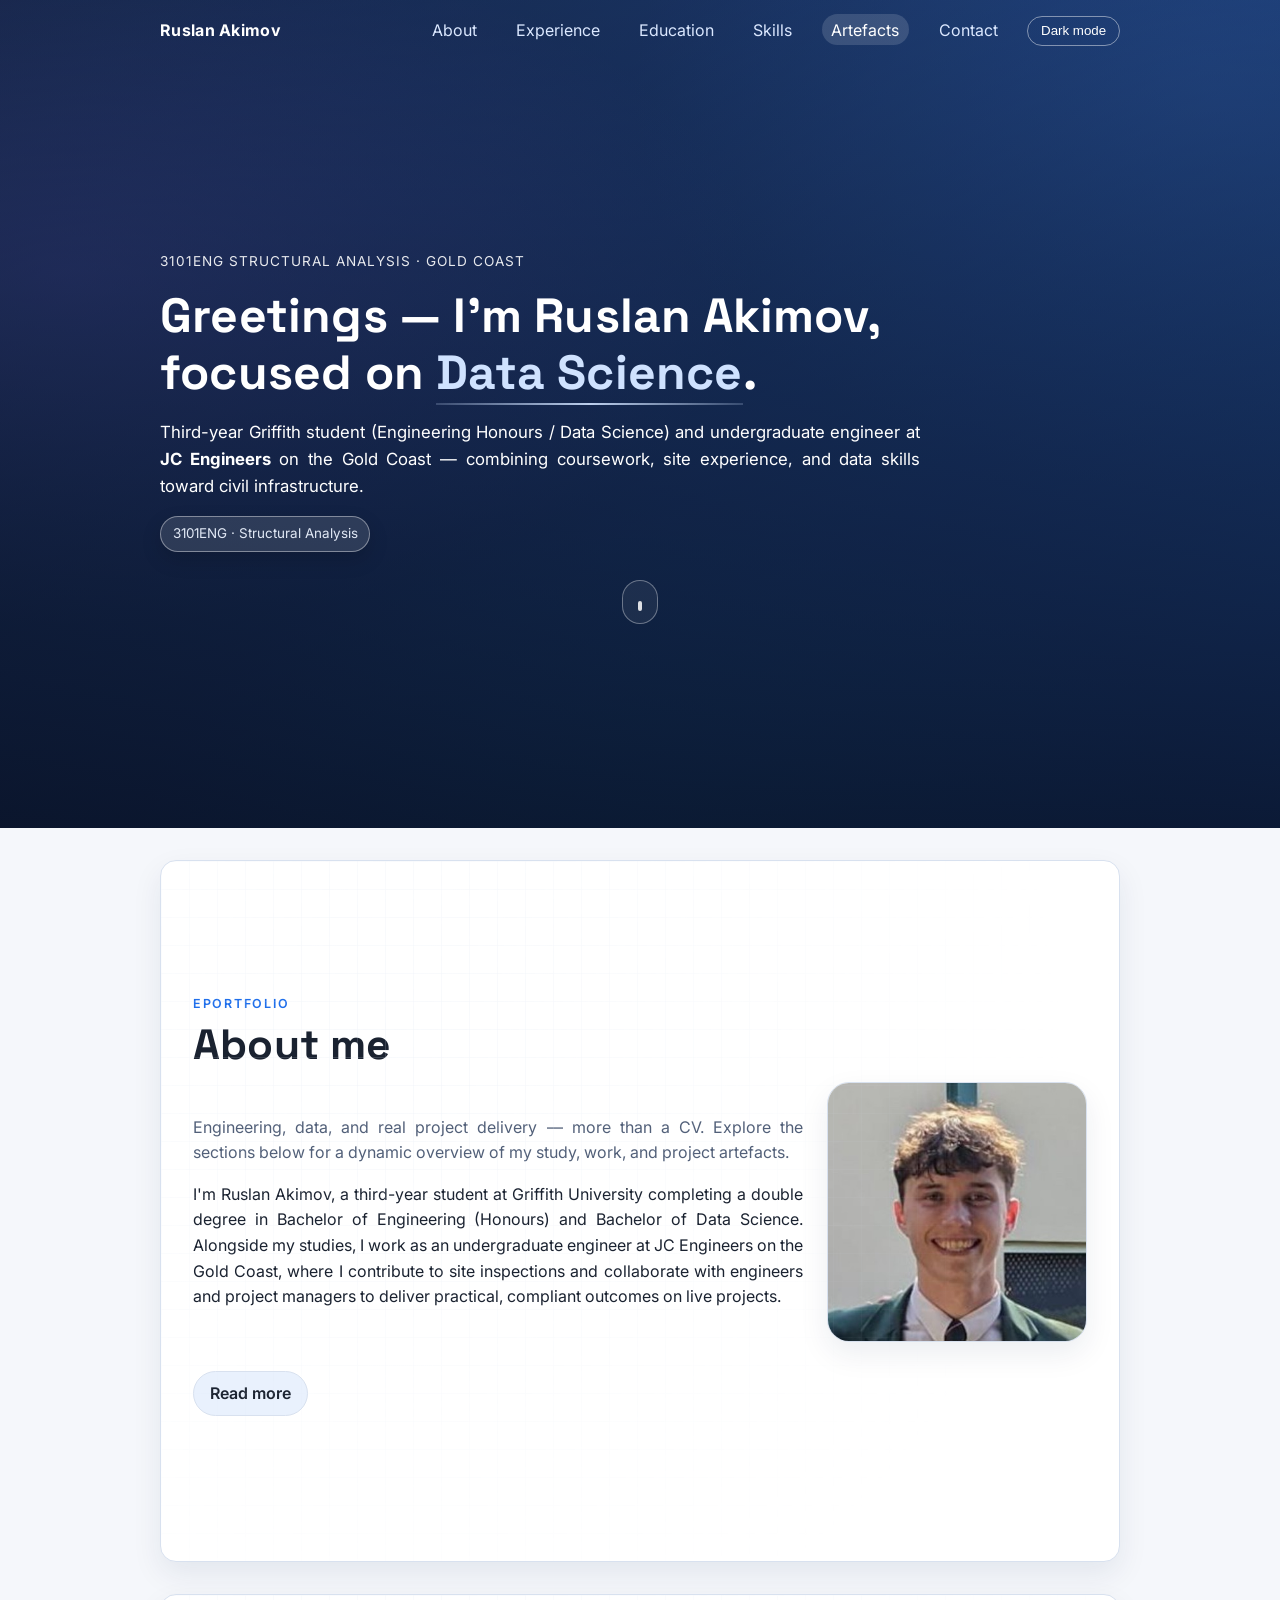
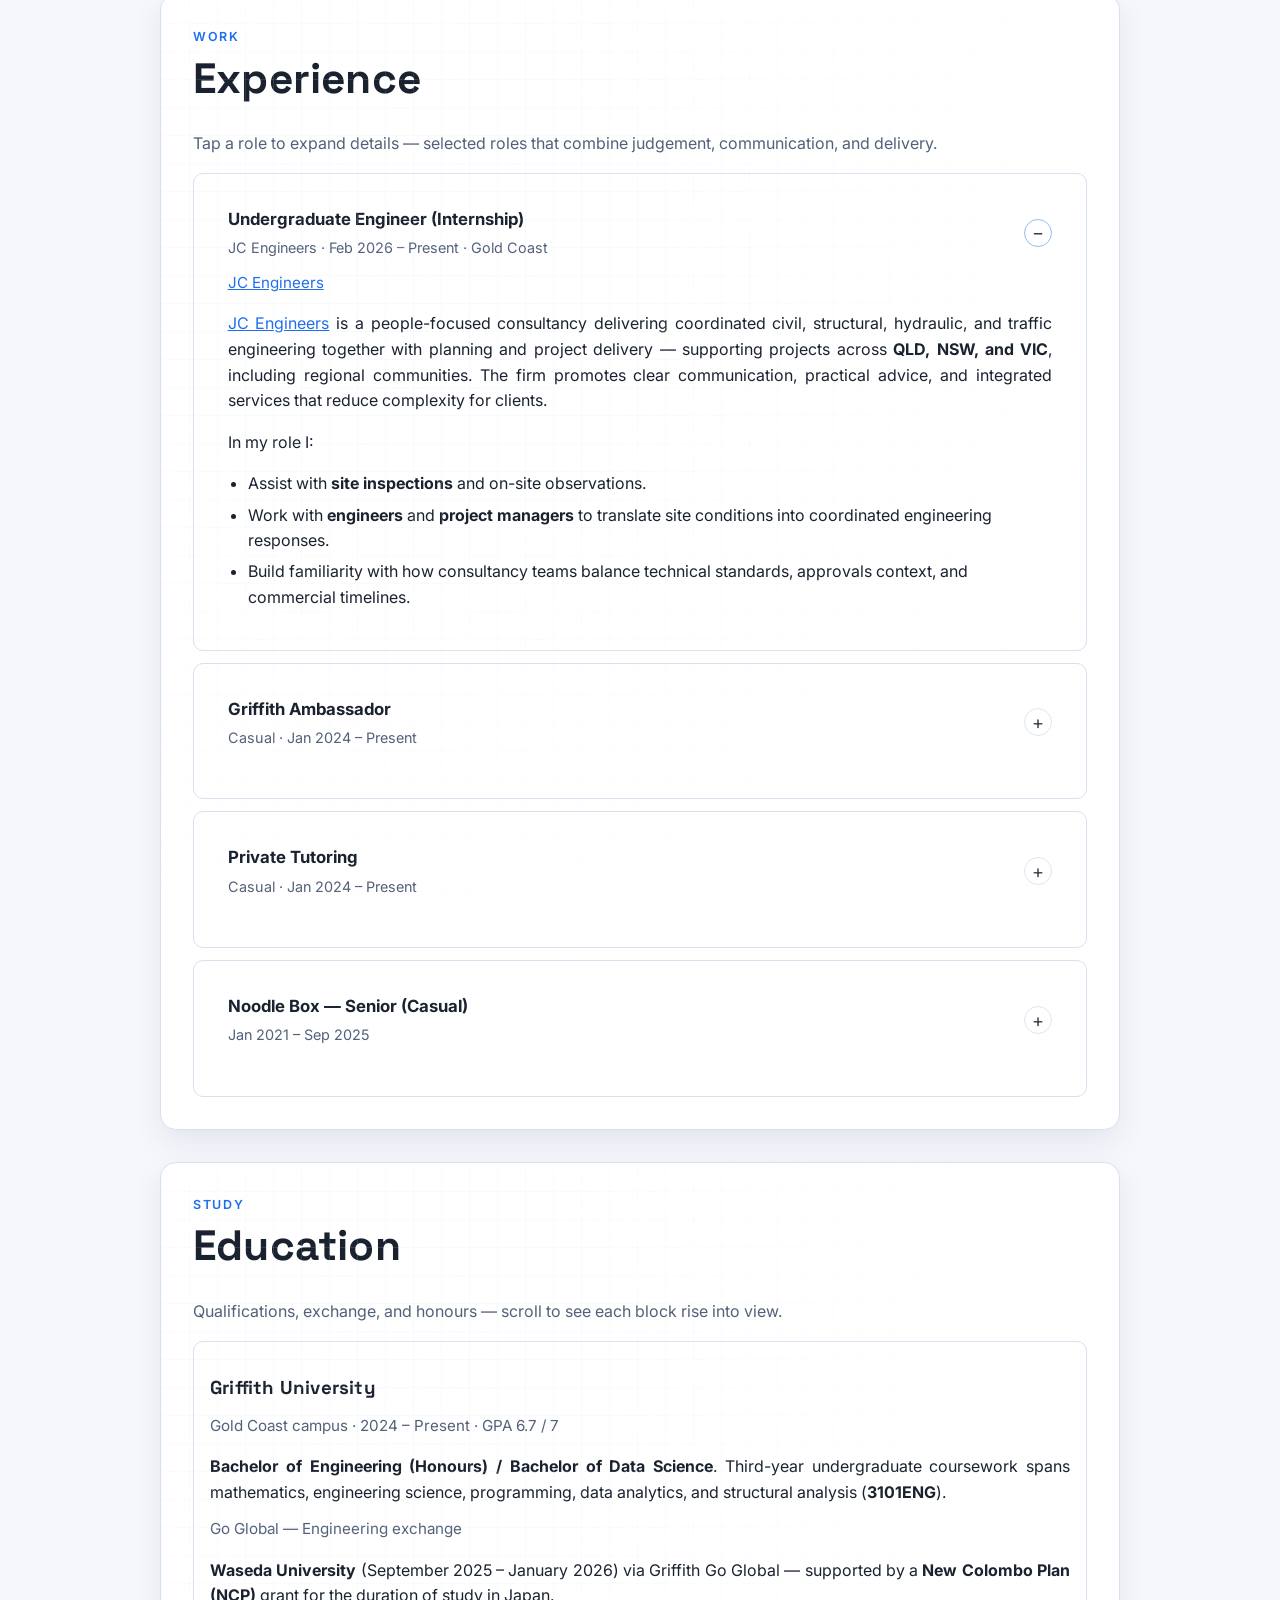
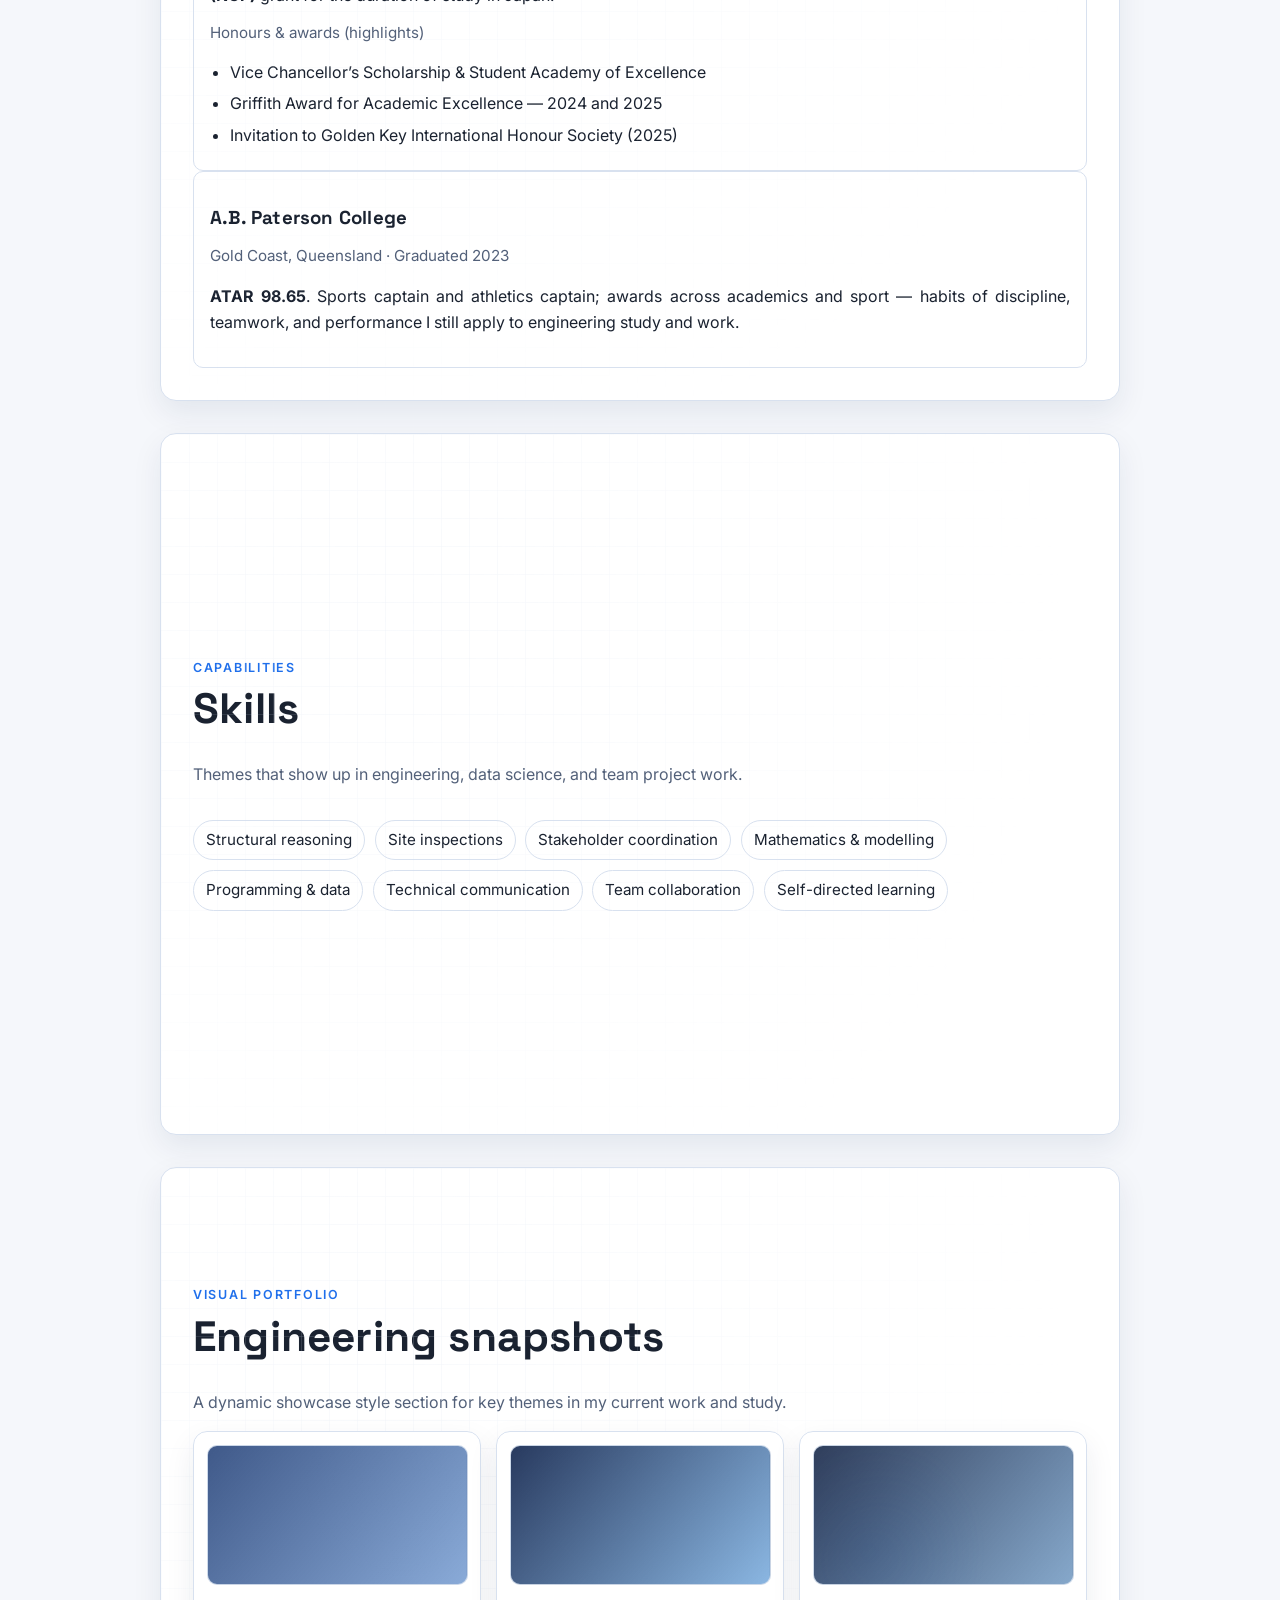
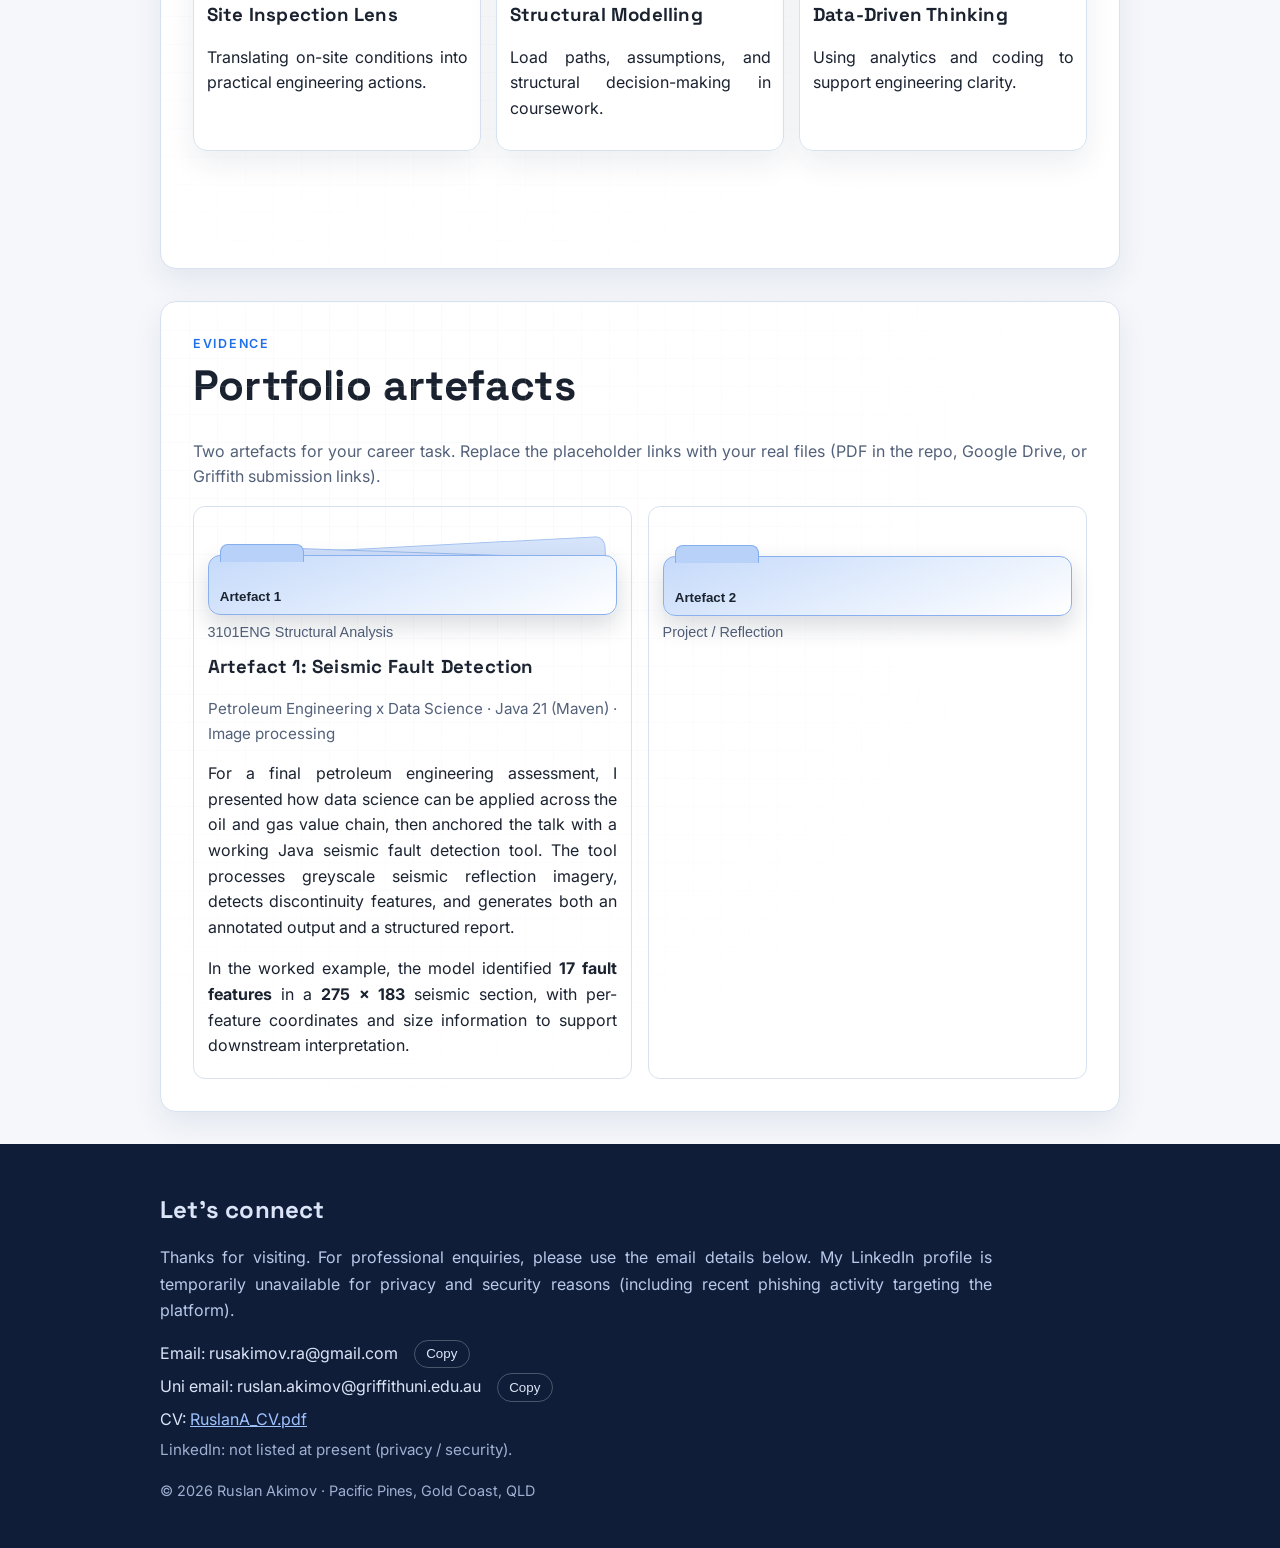
==== commit 6980bcac: "Integrate seismic artefact content and detail page Made-with: Cursor" ====
--- a/index.html
+++ b/index.html
@@ -358,24 +358,35 @@
               <span class="folder-label">3101ENG Structural Analysis</span>
             </button>
             <div class="folder-content">
-              <h3>Artefact 1: Introduction to Petroleum Engineering (Waseda Exchange, Japan)</h3>
-              <p class="meta">Skill focus: Image processing, analysis workflow, and technical interpretation</p>
-              <p>
-                During my exchange in Japan, I completed a seismic fault detection
-                project that compared original seismic imagery with algorithm-detected
-                fault features. The workflow combined Java-based UI tools and image
-                processing outputs to identify major fault lines and summarise geological
-                risk indicators in a clear report.
+              <h3>Artefact 1: Seismic Fault Detection</h3>
+              <p class="meta">Petroleum Engineering x Data Science · Java 21 (Maven) · Image processing</p>
+              <p>
+                For a final petroleum engineering assessment, I presented how data
+                science can be applied across the oil and gas value chain, then anchored
+                the talk with a working Java seismic fault detection tool. The tool
+                processes greyscale seismic reflection imagery, detects discontinuity
+                features, and generates both an annotated output and a structured report.
+              </p>
+              <p>
+                In the worked example, the model identified <strong>17 fault features</strong>
+                in a <strong>275 x 183</strong> seismic section, with per-feature coordinates and
+                size information to support downstream interpretation.
+              </p>
+              <p>
+                <strong>Full artefact page:</strong>
+                <a href="assets/artefact-seismic.html" target="_blank" rel="noreferrer">
+                  Open seismic artefact details
+                </a>
               </p>
               <div class="artefact-gallery" data-gallery>
                 <figure class="artefact-gallery-main">
                   <img
                     id="artefact1-main-image"
                     src="assets/petroleum-main-cropped.png"
-                    alt="Seismic detection output comparison image."
+                    alt="Raw seismic input beside annotated seismic fault output."
                   />
                   <figcaption id="artefact1-caption">
-                    Seismic detection output comparison from the project analysis workflow.
+                    Raw seismic reflection input (left) and annotated fault detection output (right), with 17 identified features.
                   </figcaption>
                 </figure>
                 <div class="artefact-gallery-thumbs" role="tablist" aria-label="Artefact 1 screenshots">
@@ -383,31 +394,21 @@
                     class="artefact-thumb is-active"
                     type="button"
                     data-image="assets/petroleum-main-cropped.png"
-                    data-caption="Seismic detection output comparison from the project analysis workflow."
-                    data-alt="Seismic detection output comparison image."
+                    data-caption="Raw seismic reflection input (left) and annotated fault detection output (right), with 17 identified features."
+                    data-alt="Raw seismic input beside annotated seismic fault output."
                     aria-label="Show seismic output comparison screenshot"
                   >
-                    Seismic Output
+                    Input vs Output
                   </button>
                   <button
                     class="artefact-thumb"
                     type="button"
                     data-image="assets/petroleum-analysis-report.png"
-                    data-caption="Generated analysis report summarising detected faults and recommended follow-up analysis."
-                    data-alt="Seismic fault analysis report window."
+                    data-caption="Structured analysis report with summary metrics, geological interpretation flag, and per-feature coordinates for downstream geophysical review."
+                    data-alt="Structured seismic fault analysis report interface."
                     aria-label="Show analysis report screenshot"
                   >
                     Analysis Report
-                  </button>
-                  <button
-                    class="artefact-thumb"
-                    type="button"
-                    data-image="assets/petroleum-ui-selection.png"
-                    data-caption="Java Swing interface and analysis type selection used in the project workflow."
-                    data-alt="Java application interface with analysis type selection dialog."
-                    aria-label="Show interface screenshot"
-                  >
-                    Java UI Workflow
                   </button>
                 </div>
               </div>
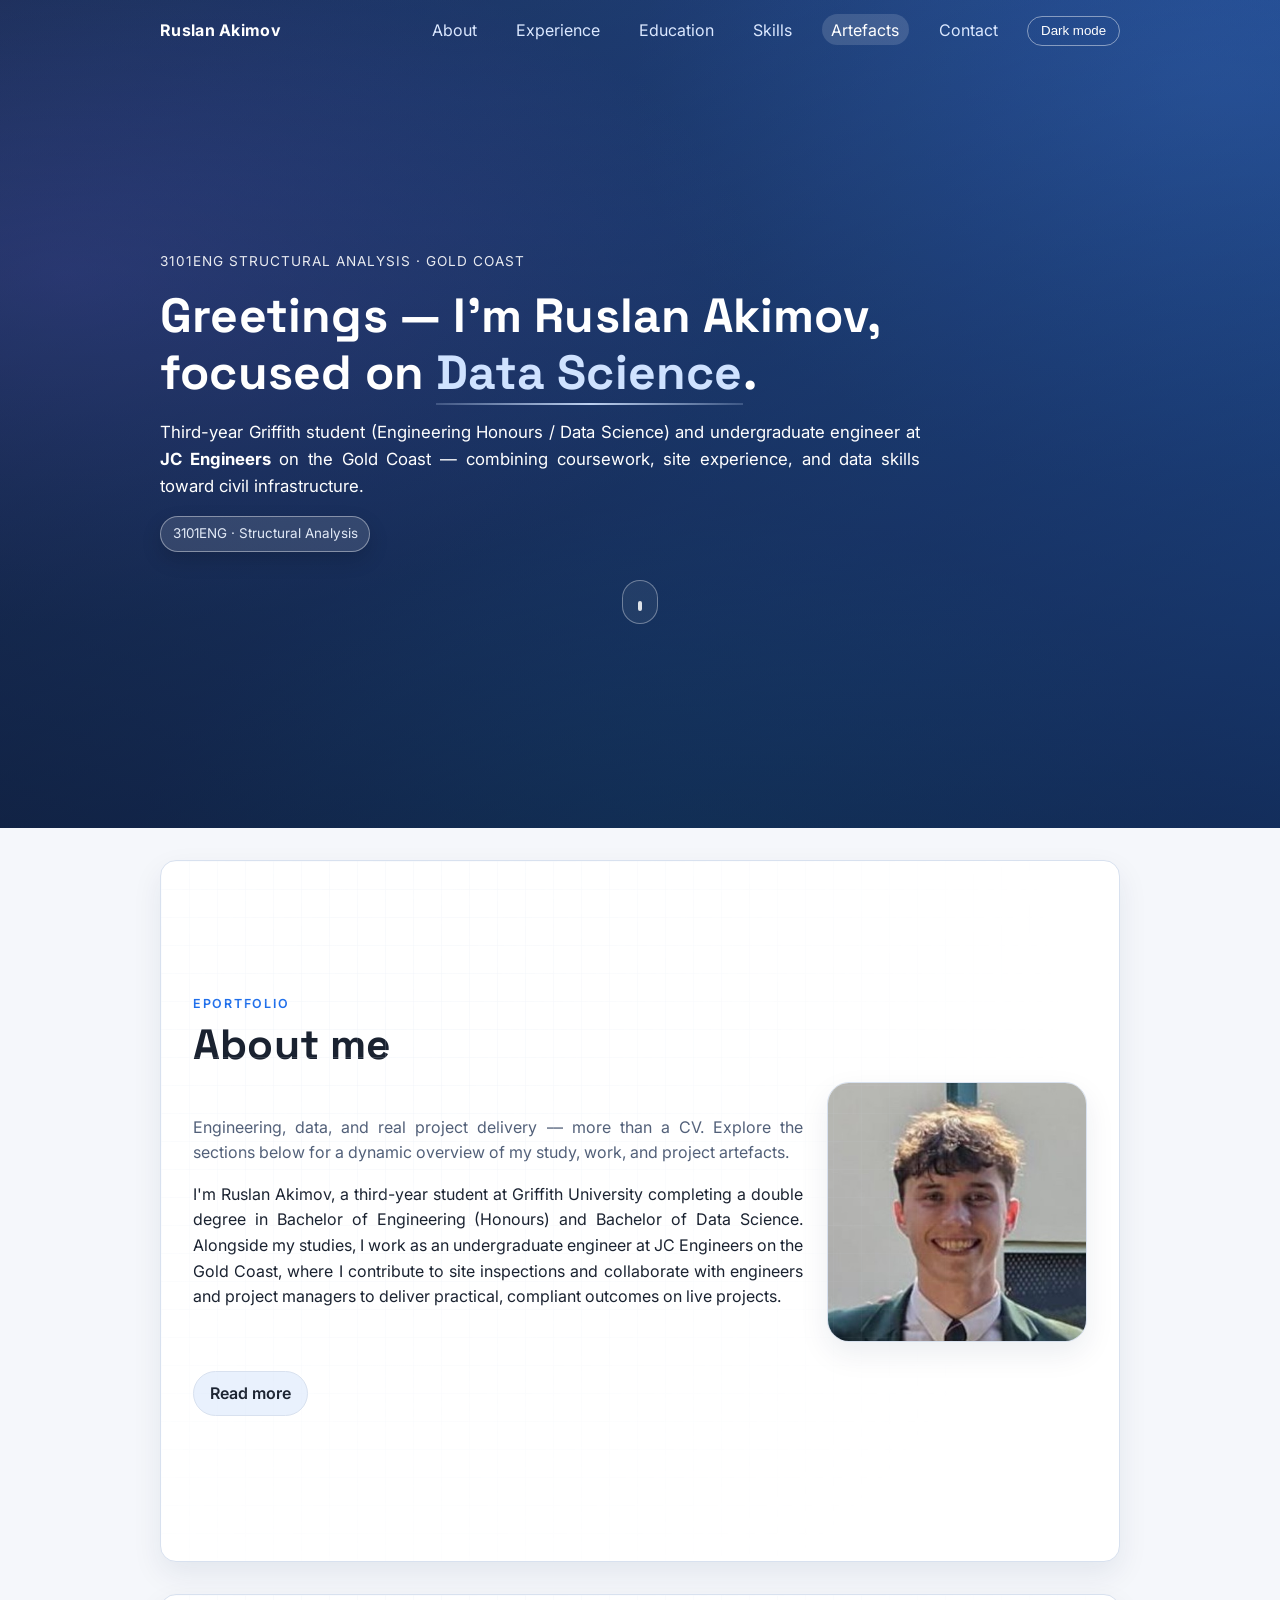
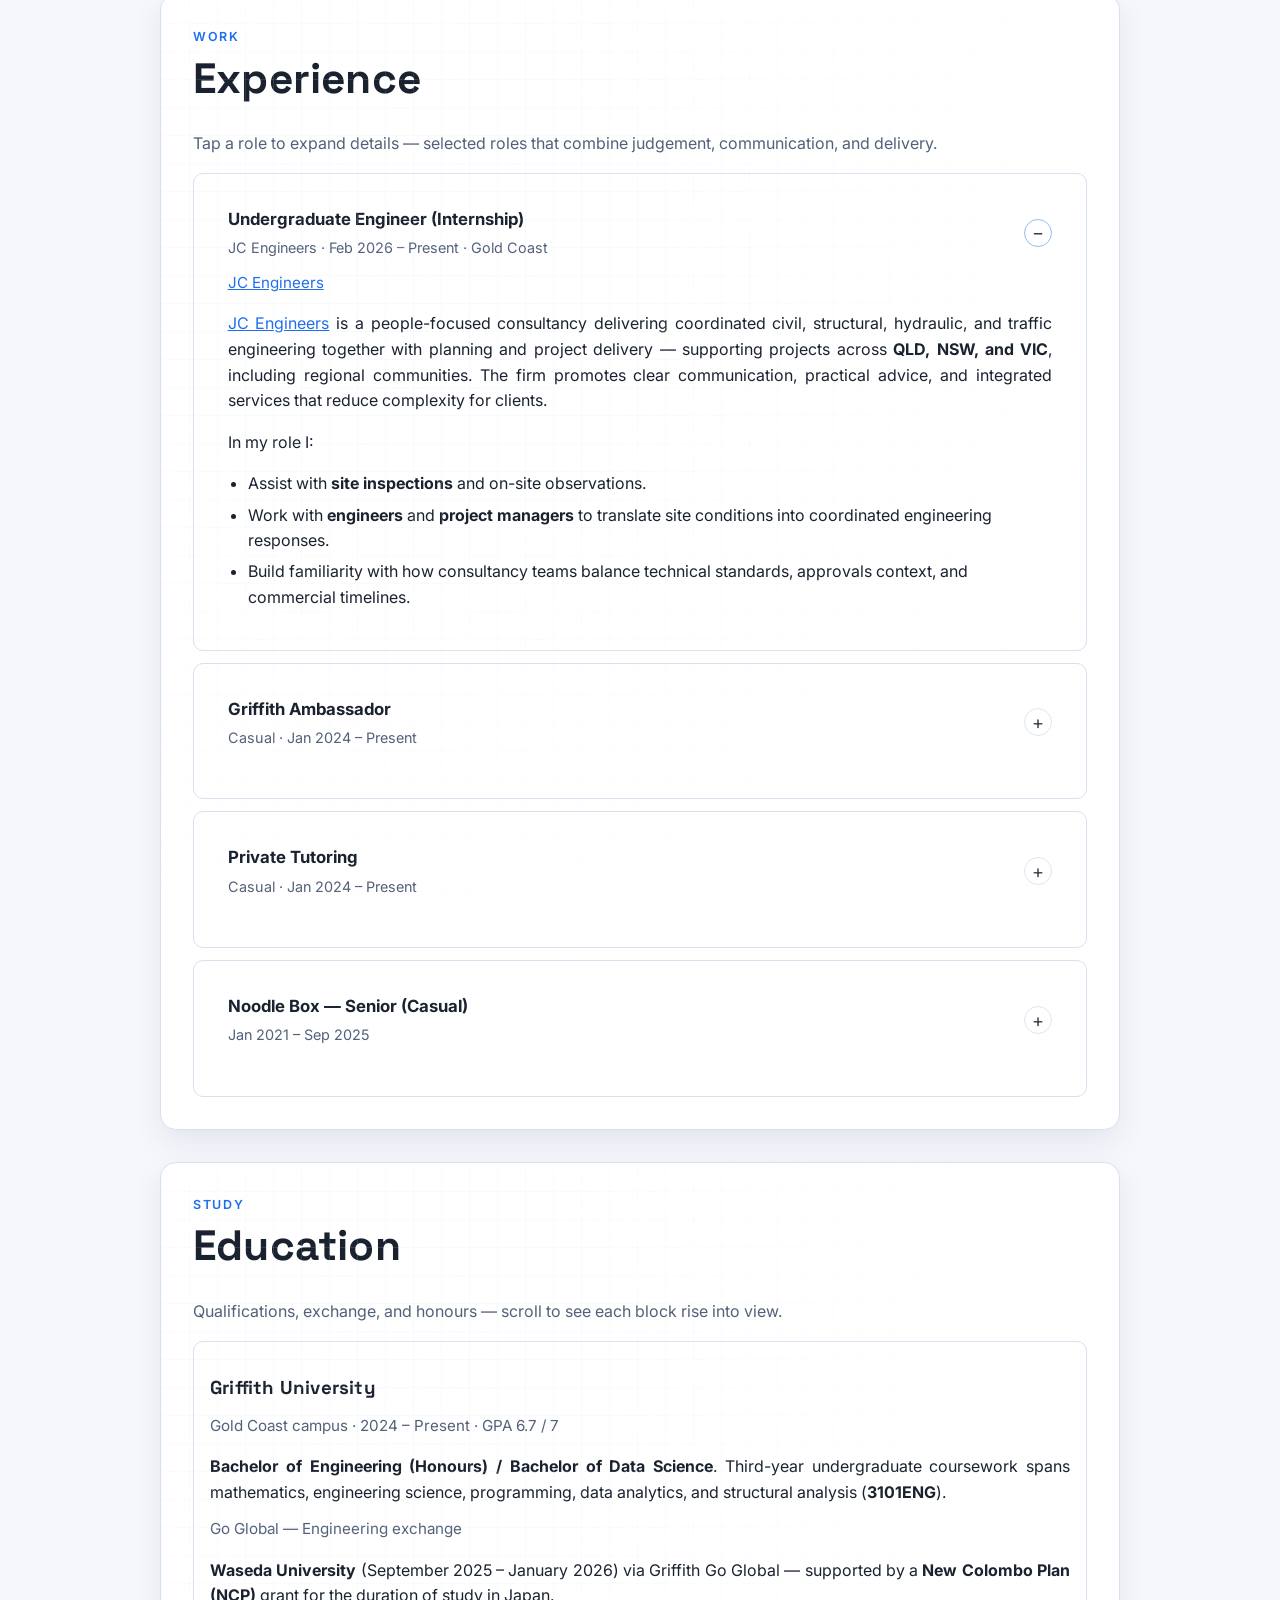
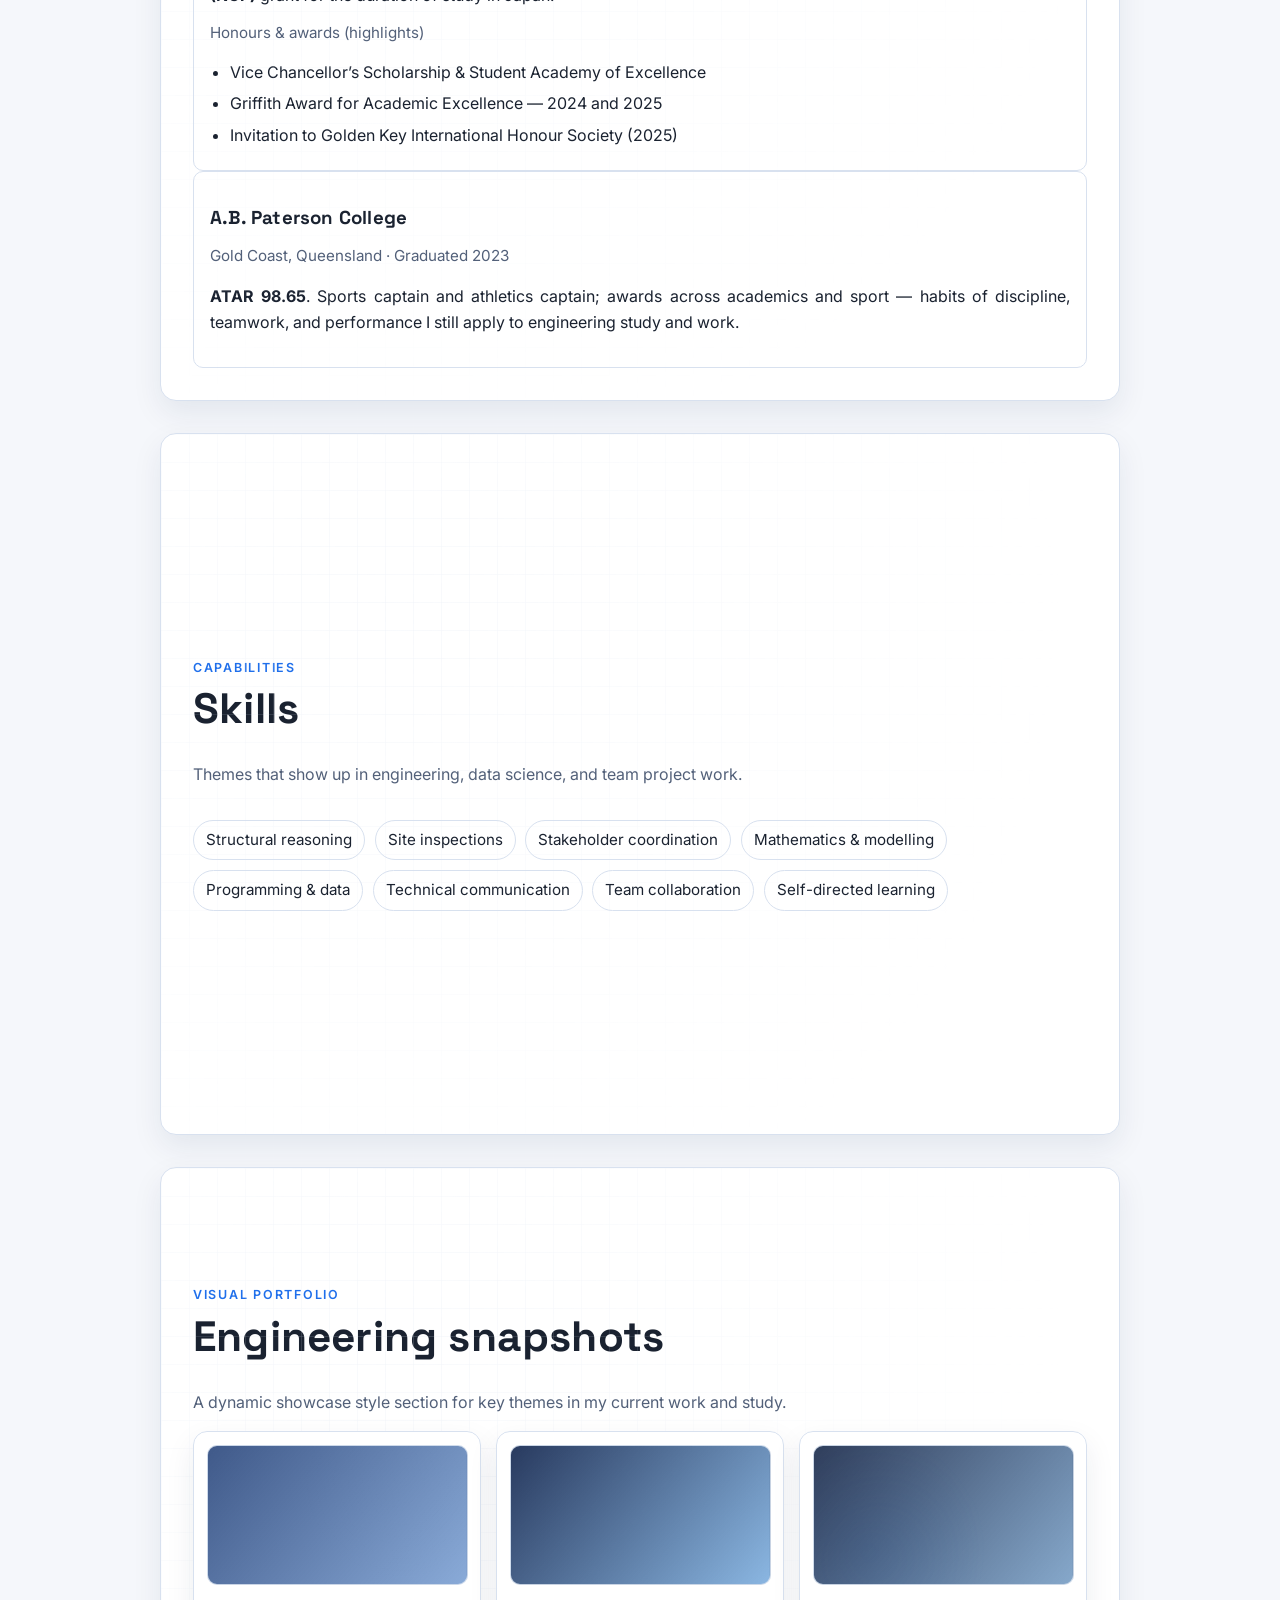
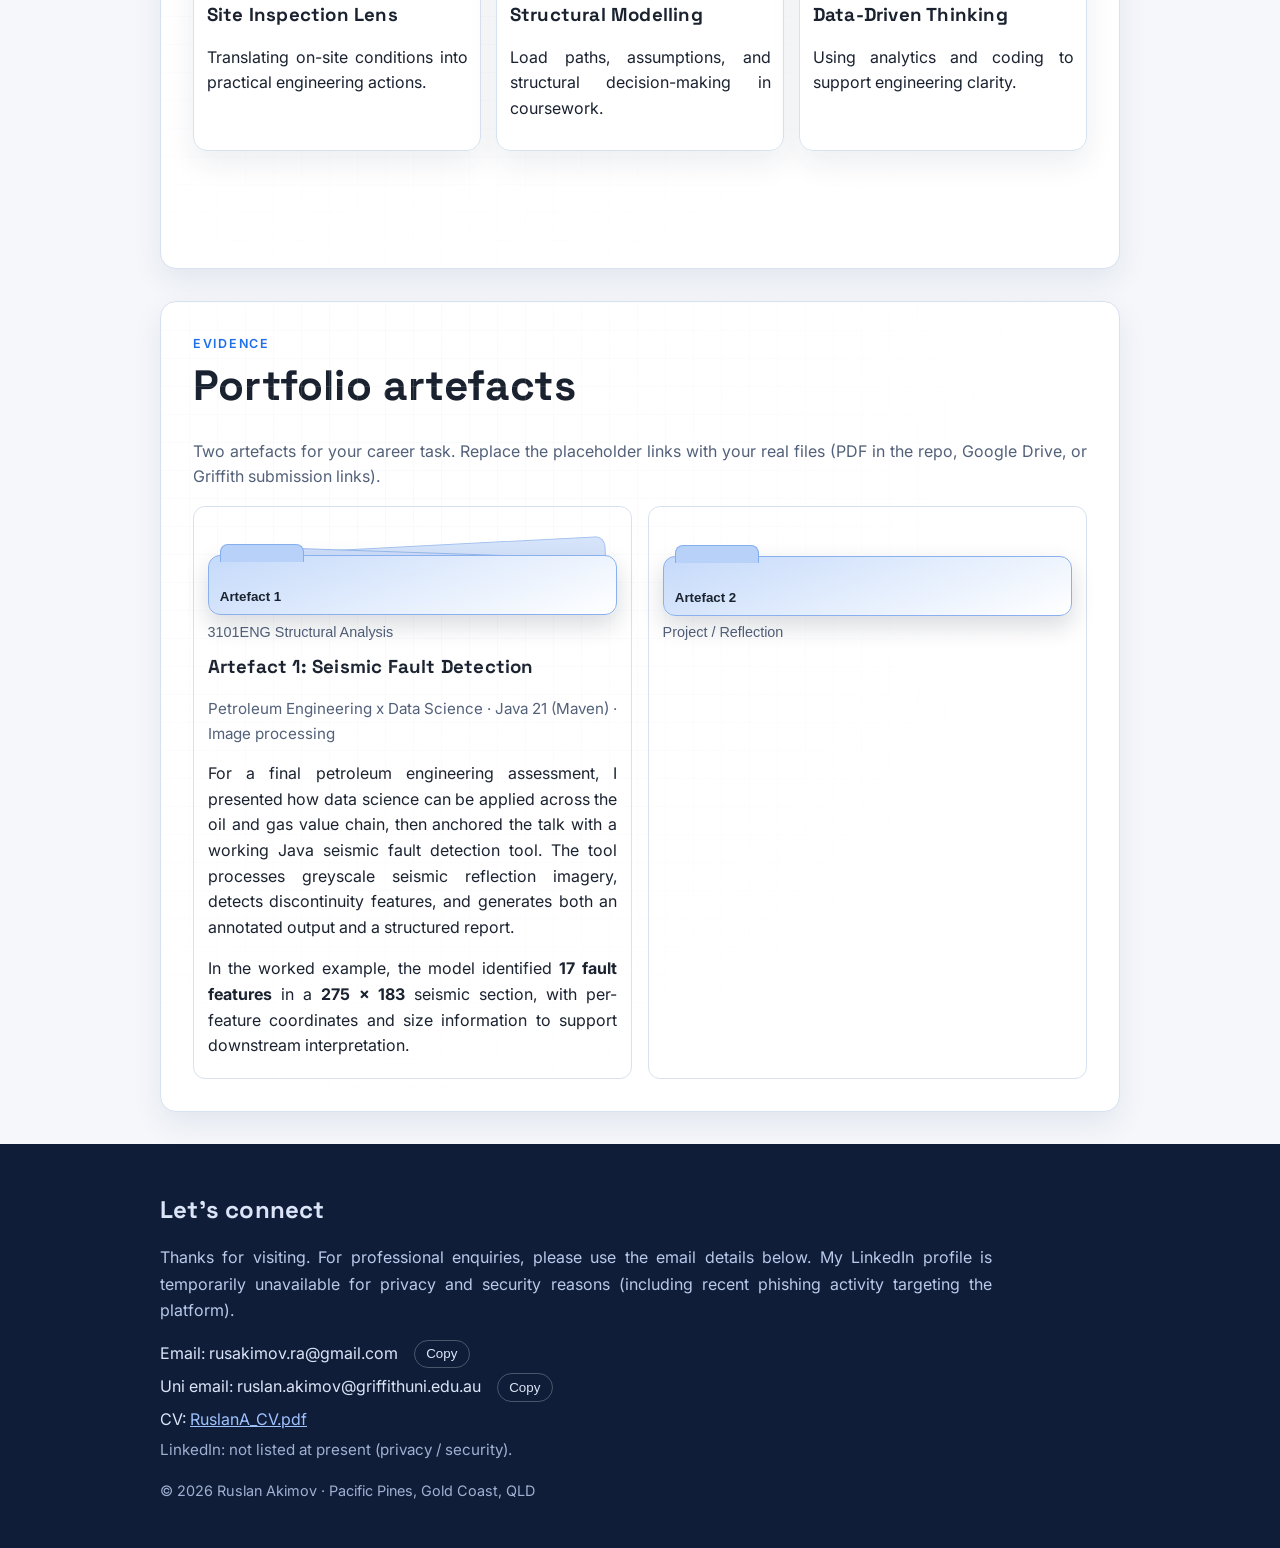
==== commit 915240ce: "Restore artefact gallery details and improve hero video visibility Made-with: Cursor" ====
--- a/index.html
+++ b/index.html
@@ -372,6 +372,11 @@
                 in a <strong>275 x 183</strong> seismic section, with per-feature coordinates and
                 size information to support downstream interpretation.
               </p>
+              <ul class="list-compact">
+                <li>Raw seismic input and annotated fault output comparison</li>
+                <li>Structured analysis report with geological interpretation flag</li>
+                <li>Java UI workflow used to run and review detections</li>
+              </ul>
               <p>
                 <strong>Full artefact page:</strong>
                 <a href="assets/artefact-seismic.html" target="_blank" rel="noreferrer">
@@ -410,6 +415,16 @@
                   >
                     Analysis Report
                   </button>
+                  <button
+                    class="artefact-thumb"
+                    type="button"
+                    data-image="assets/petroleum-ui-selection.png"
+                    data-caption="Java workflow interface used to configure analysis type and run seismic fault detection."
+                    data-alt="Java seismic analysis workflow interface."
+                    aria-label="Show Java workflow screenshot"
+                  >
+                    Java Workflow
+                  </button>
                 </div>
               </div>
             </div>
--- a/styles.css
+++ b/styles.css
@@ -11,8 +11,8 @@
   --shadow: 0 12px 30px rgba(16, 39, 71, 0.08);
   --radius: 16px;
   --nav-link: #dbe8ff;
-  --hero-scrim-top: rgba(6, 12, 28, 0.42);
-  --hero-scrim-bottom: rgba(6, 12, 28, 0.86);
+  --hero-scrim-top: rgba(6, 12, 28, 0.24);
+  --hero-scrim-bottom: rgba(6, 12, 28, 0.66);
 }
 
 [data-theme="dark"] {
@@ -82,7 +82,7 @@
 }
 
 .hero--video-ready .hero-aurora.is-dim {
-  opacity: 0.28;
+  opacity: 0.1;
 }
 
 .hero-aurora {
@@ -995,12 +995,12 @@
 
 @media (max-width: 720px) {
   :root {
-    --hero-scrim-top: rgba(6, 12, 28, 0.58);
-    --hero-scrim-bottom: rgba(6, 12, 28, 0.92);
+    --hero-scrim-top: rgba(6, 12, 28, 0.36);
+    --hero-scrim-bottom: rgba(6, 12, 28, 0.78);
   }
 
   .hero--video-ready .hero-aurora.is-dim {
-    opacity: 0.2;
+    opacity: 0.08;
   }
 
   .hero-layout {
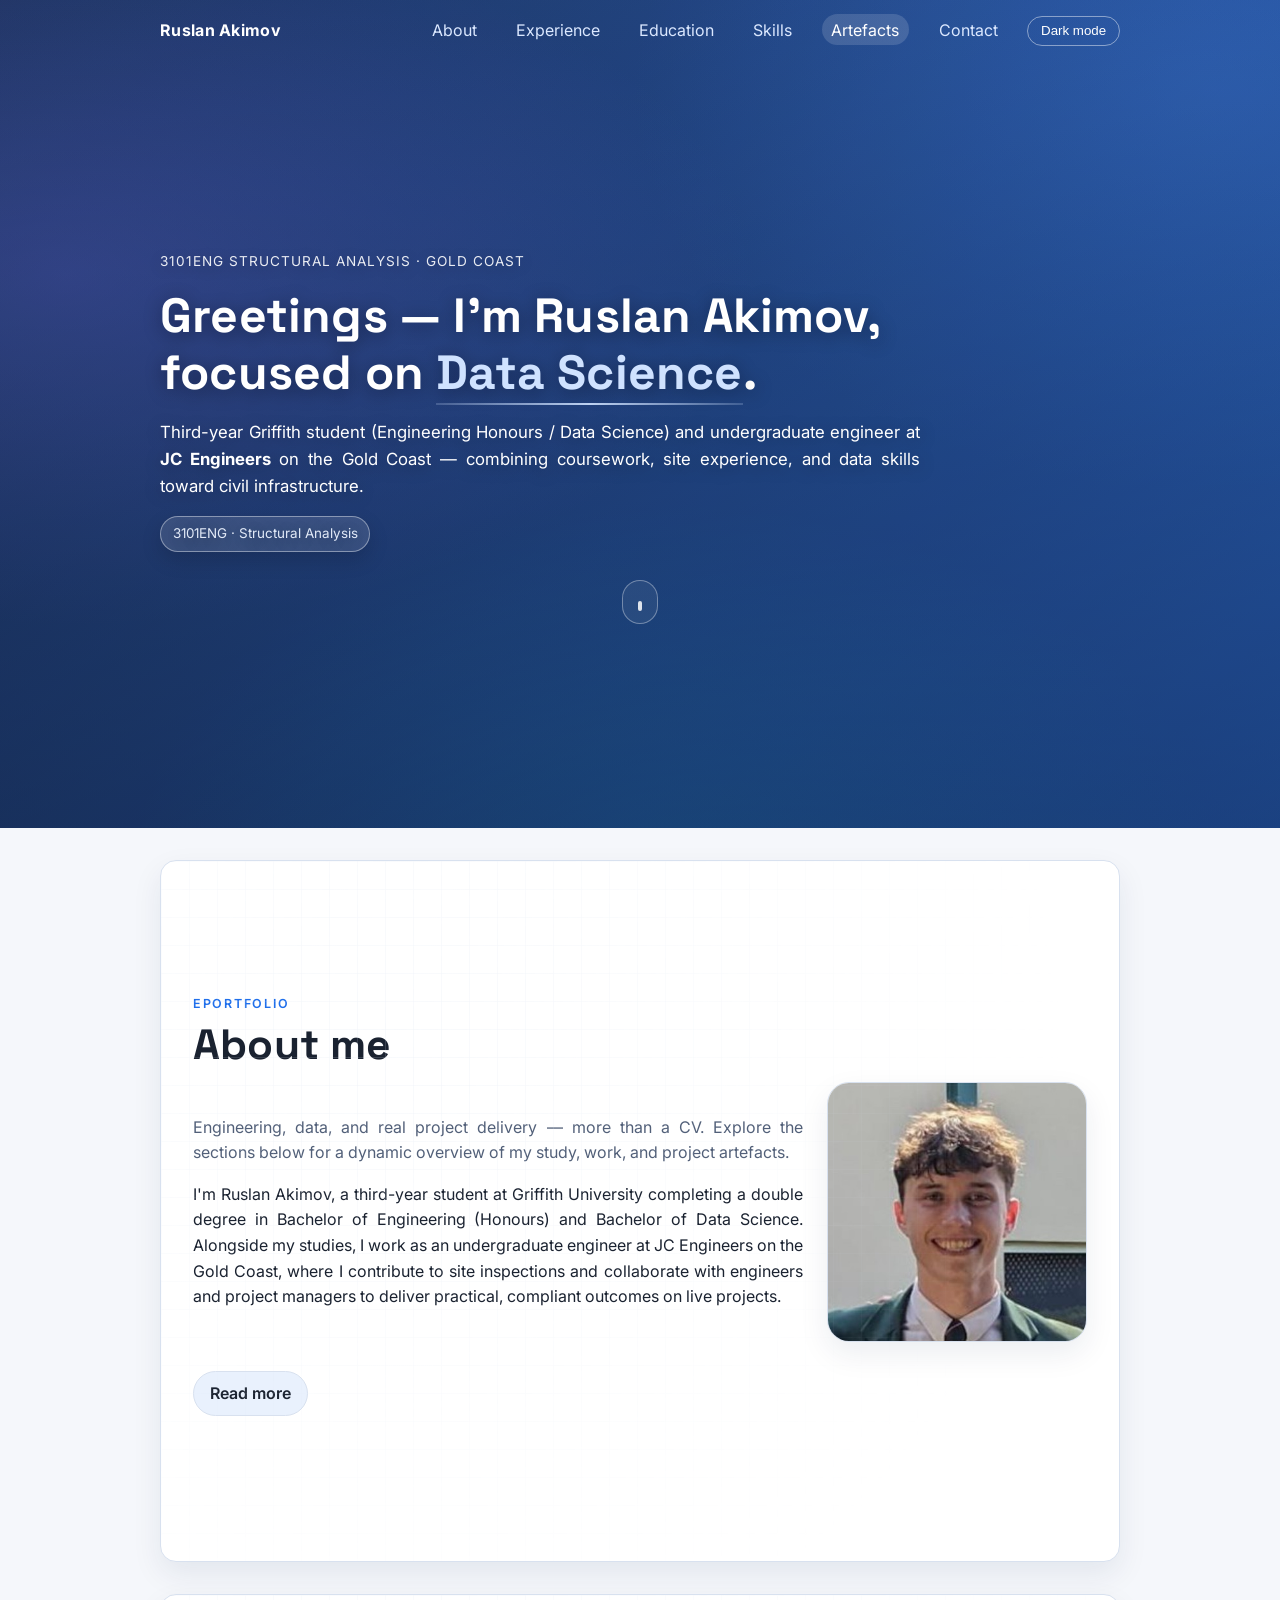
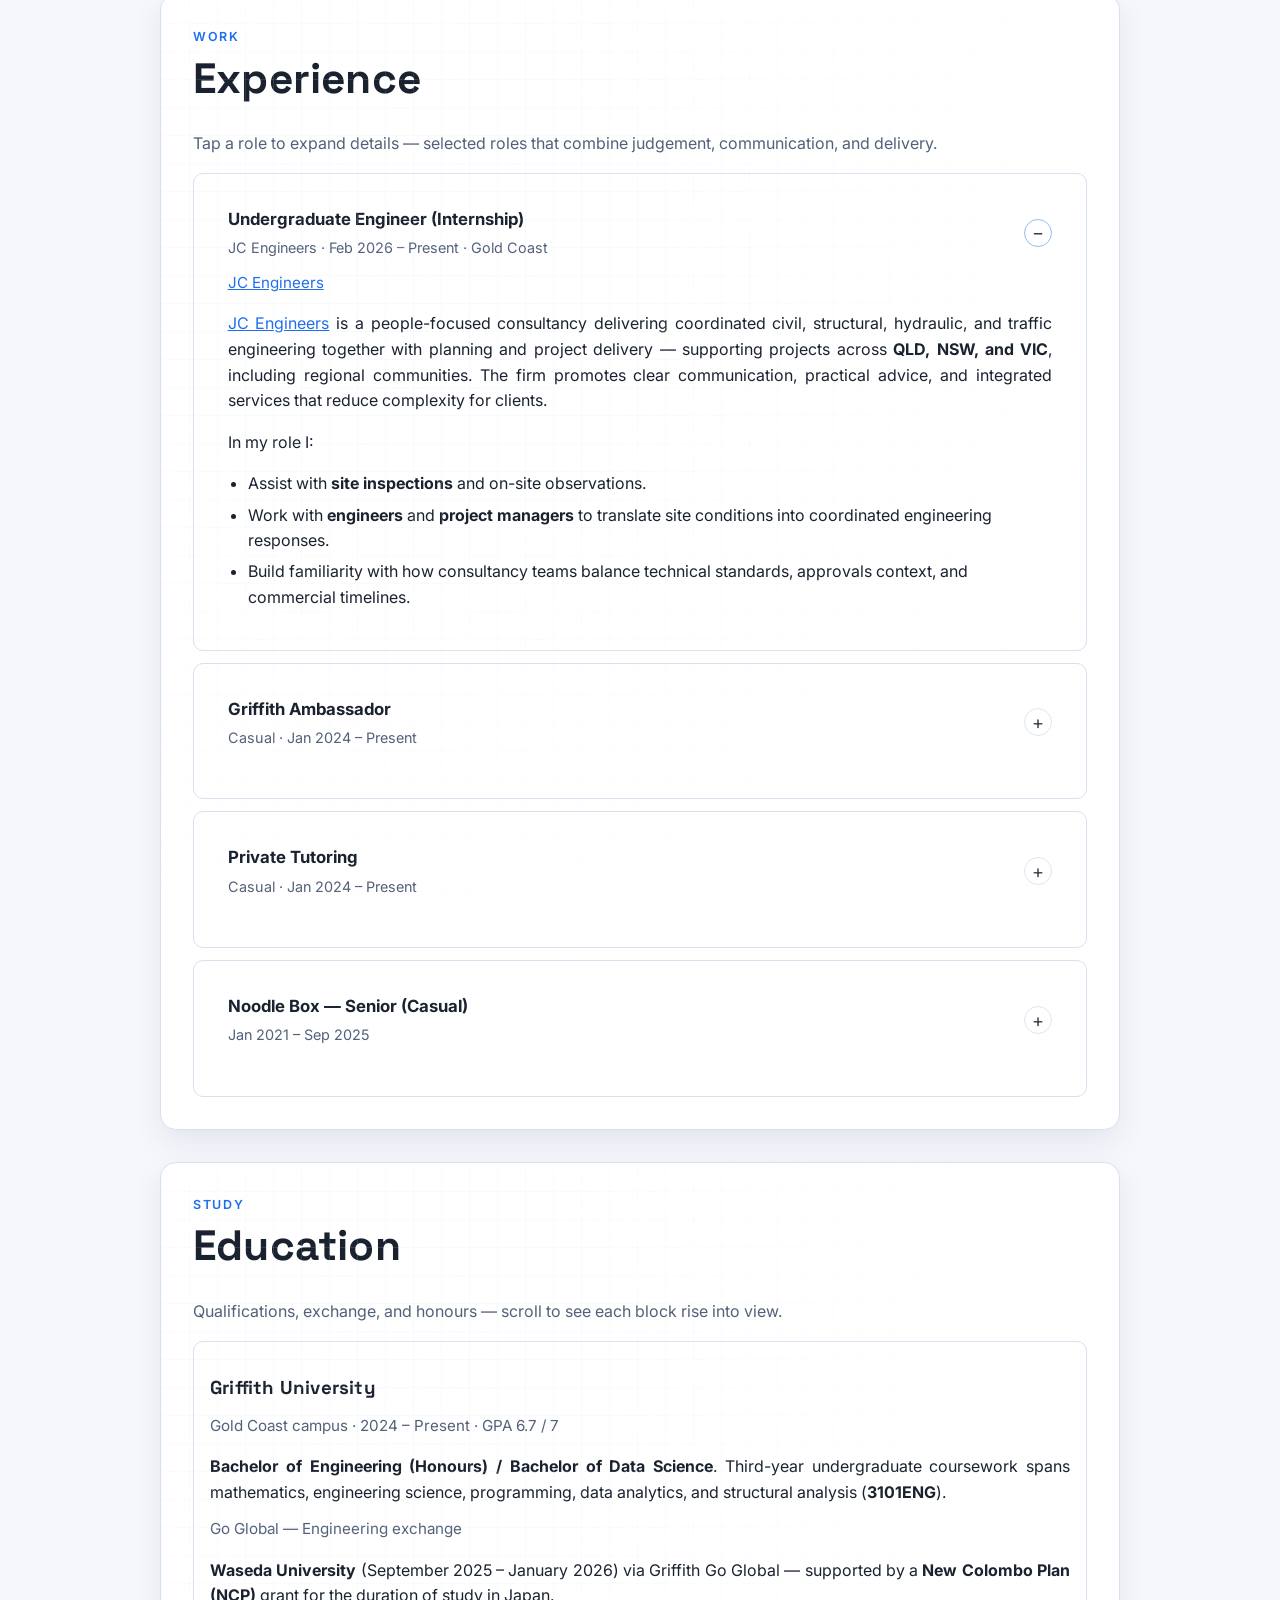
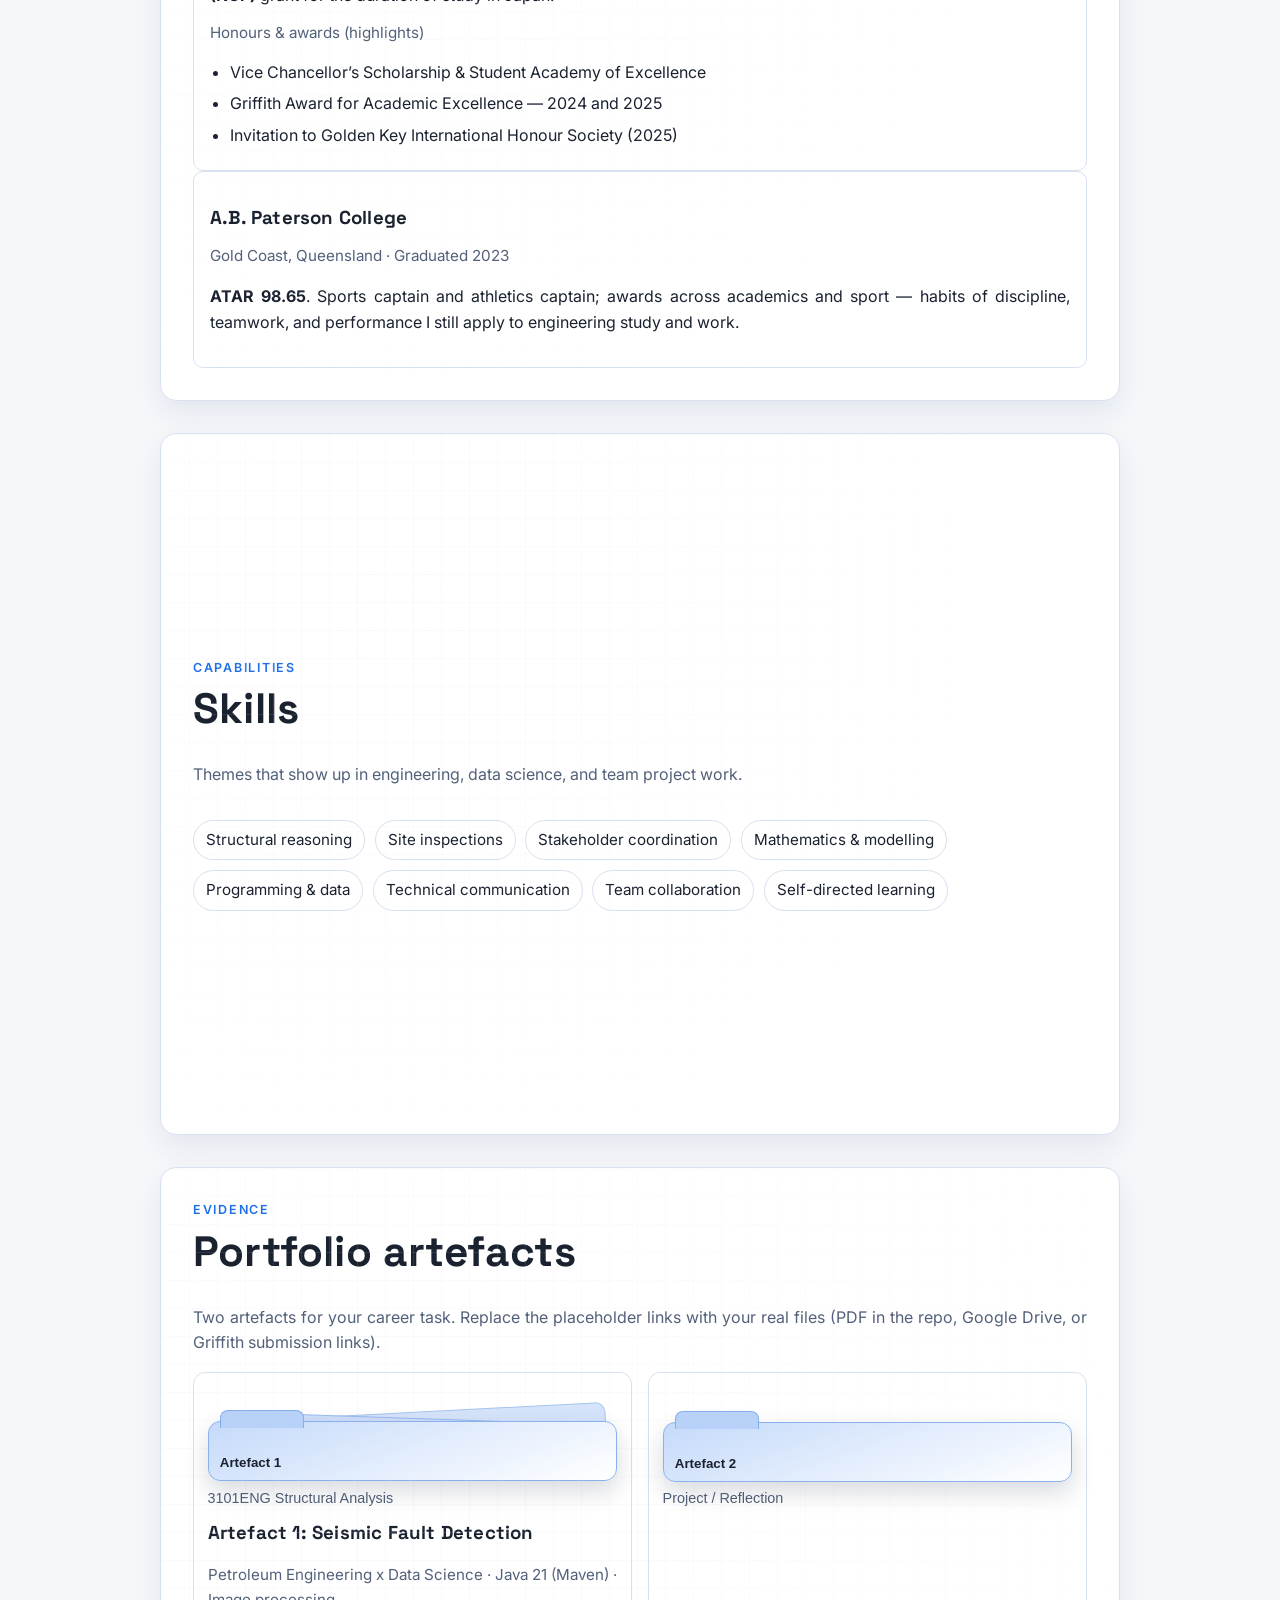
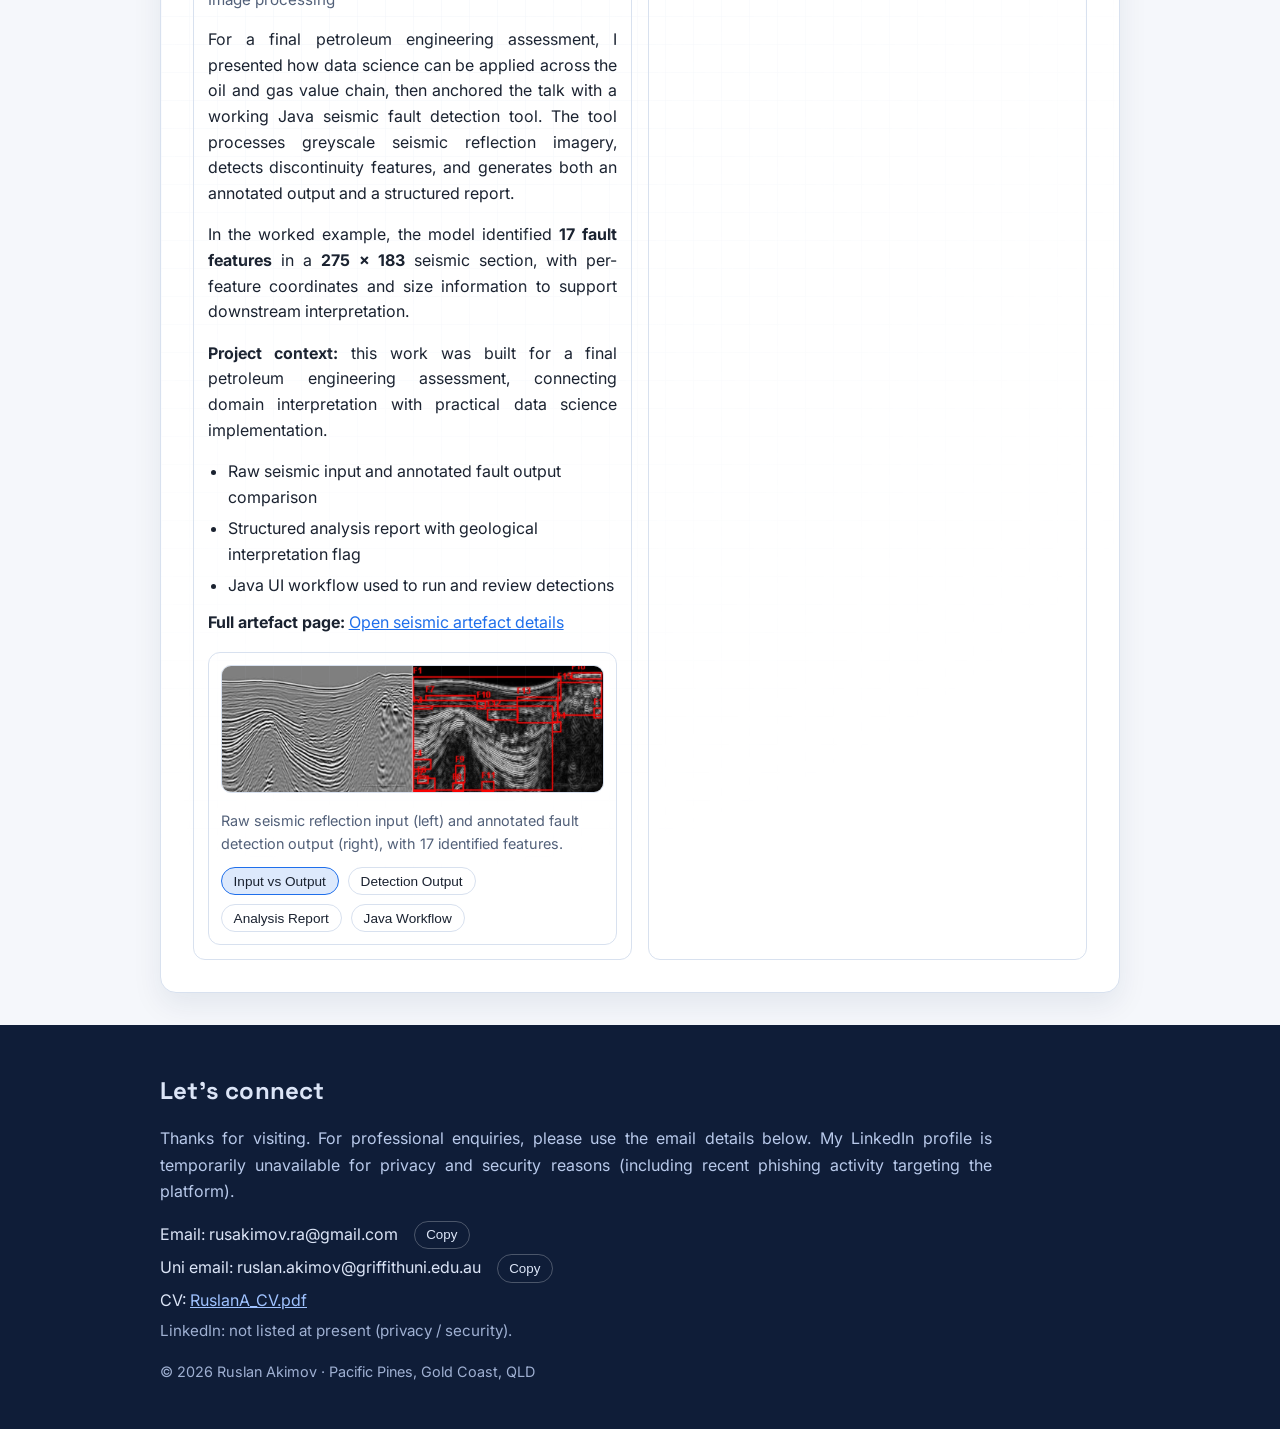
==== commit 5dd45c6c: "Fix Artefact 1 gallery visibility and restore screenshots Made-with: Cursor" ====
--- a/index.html
+++ b/index.html
@@ -311,31 +311,6 @@
         </div>
       </section>
 
-      <section class="section container reveal scroll-chapter" id="engineering-gallery">
-        <p class="chapter-kicker scroll-reveal">Visual Portfolio</p>
-        <h2 class="chapter-title scroll-reveal">Engineering snapshots</h2>
-        <p class="section-intro scroll-reveal">
-          A dynamic showcase style section for key themes in my current work and study.
-        </p>
-        <div class="gallery-grid">
-          <article class="gallery-card tilt-card">
-            <div class="gallery-image gallery-image-1" aria-hidden="true"></div>
-            <h3>Site Inspection Lens</h3>
-            <p>Translating on-site conditions into practical engineering actions.</p>
-          </article>
-          <article class="gallery-card tilt-card">
-            <div class="gallery-image gallery-image-2" aria-hidden="true"></div>
-            <h3>Structural Modelling</h3>
-            <p>Load paths, assumptions, and structural decision-making in coursework.</p>
-          </article>
-          <article class="gallery-card tilt-card">
-            <div class="gallery-image gallery-image-3" aria-hidden="true"></div>
-            <h3>Data-Driven Thinking</h3>
-            <p>Using analytics and coding to support engineering clarity.</p>
-          </article>
-        </div>
-      </section>
-
       <section class="section container reveal scroll-chapter" id="artefacts">
         <p class="chapter-kicker scroll-reveal">Evidence</p>
         <h2 class="chapter-title scroll-reveal">Portfolio artefacts</h2>
@@ -371,6 +346,11 @@
                 In the worked example, the model identified <strong>17 fault features</strong>
                 in a <strong>275 x 183</strong> seismic section, with per-feature coordinates and
                 size information to support downstream interpretation.
+              </p>
+              <p>
+                <strong>Project context:</strong> this work was built for a final petroleum
+                engineering assessment, connecting domain interpretation with
+                practical data science implementation.
               </p>
               <ul class="list-compact">
                 <li>Raw seismic input and annotated fault output comparison</li>
@@ -408,6 +388,16 @@
                   <button
                     class="artefact-thumb"
                     type="button"
+                    data-image="assets/petroleum-detection-output.png"
+                    data-caption="Detected fault features highlighted in the seismic section output for interpretation and review."
+                    data-alt="Seismic output with highlighted detected fault features."
+                    aria-label="Show fault detection output screenshot"
+                  >
+                    Detection Output
+                  </button>
+                  <button
+                    class="artefact-thumb"
+                    type="button"
                     data-image="assets/petroleum-analysis-report.png"
                     data-caption="Structured analysis report with summary metrics, geological interpretation flag, and per-feature coordinates for downstream geophysical review."
                     data-alt="Structured seismic fault analysis report interface."
--- a/styles.css
+++ b/styles.css
@@ -11,8 +11,8 @@
   --shadow: 0 12px 30px rgba(16, 39, 71, 0.08);
   --radius: 16px;
   --nav-link: #dbe8ff;
-  --hero-scrim-top: rgba(6, 12, 28, 0.24);
-  --hero-scrim-bottom: rgba(6, 12, 28, 0.66);
+  --hero-scrim-top: rgba(6, 12, 28, 0.12);
+  --hero-scrim-bottom: rgba(6, 12, 28, 0.46);
 }
 
 [data-theme="dark"] {
@@ -79,10 +79,11 @@
   height: 100%;
   object-fit: cover;
   object-position: center;
+  filter: brightness(1.12) contrast(1.08) saturate(1.06);
 }
 
 .hero--video-ready .hero-aurora.is-dim {
-  opacity: 0.1;
+  opacity: 0.03;
 }
 
 .hero-aurora {
@@ -159,6 +160,7 @@
 
 .hero-copy {
   min-width: 0;
+  text-shadow: 0 3px 18px rgba(4, 10, 24, 0.42);
 }
 
 .hero-metrics {
@@ -740,7 +742,7 @@
 }
 
 .folder-card.is-open .folder-content {
-  max-height: 420px;
+  max-height: 1700px;
 }
 
 .folder-card.is-open .folder-layer-1 {
@@ -995,12 +997,12 @@
 
 @media (max-width: 720px) {
   :root {
-    --hero-scrim-top: rgba(6, 12, 28, 0.36);
-    --hero-scrim-bottom: rgba(6, 12, 28, 0.78);
+    --hero-scrim-top: rgba(6, 12, 28, 0.24);
+    --hero-scrim-bottom: rgba(6, 12, 28, 0.62);
   }
 
   .hero--video-ready .hero-aurora.is-dim {
-    opacity: 0.08;
+    opacity: 0.02;
   }
 
   .hero-layout {
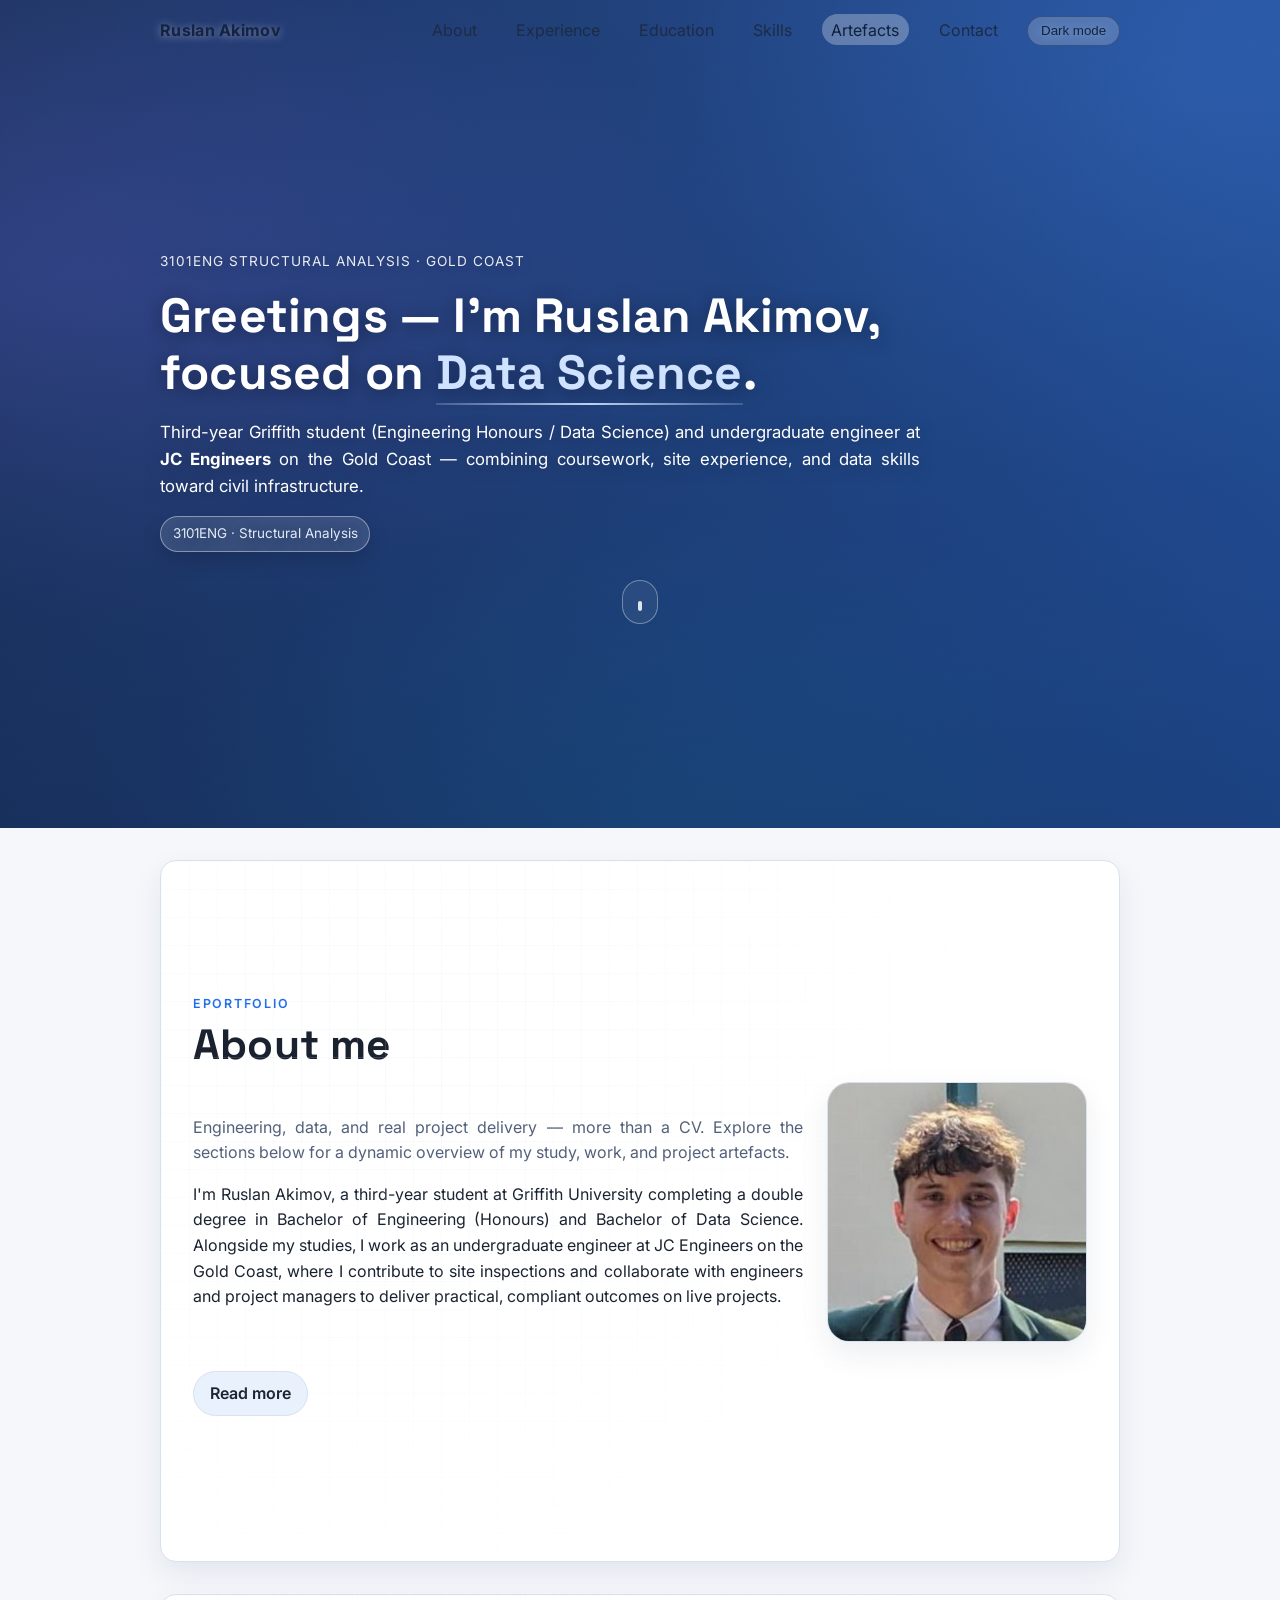
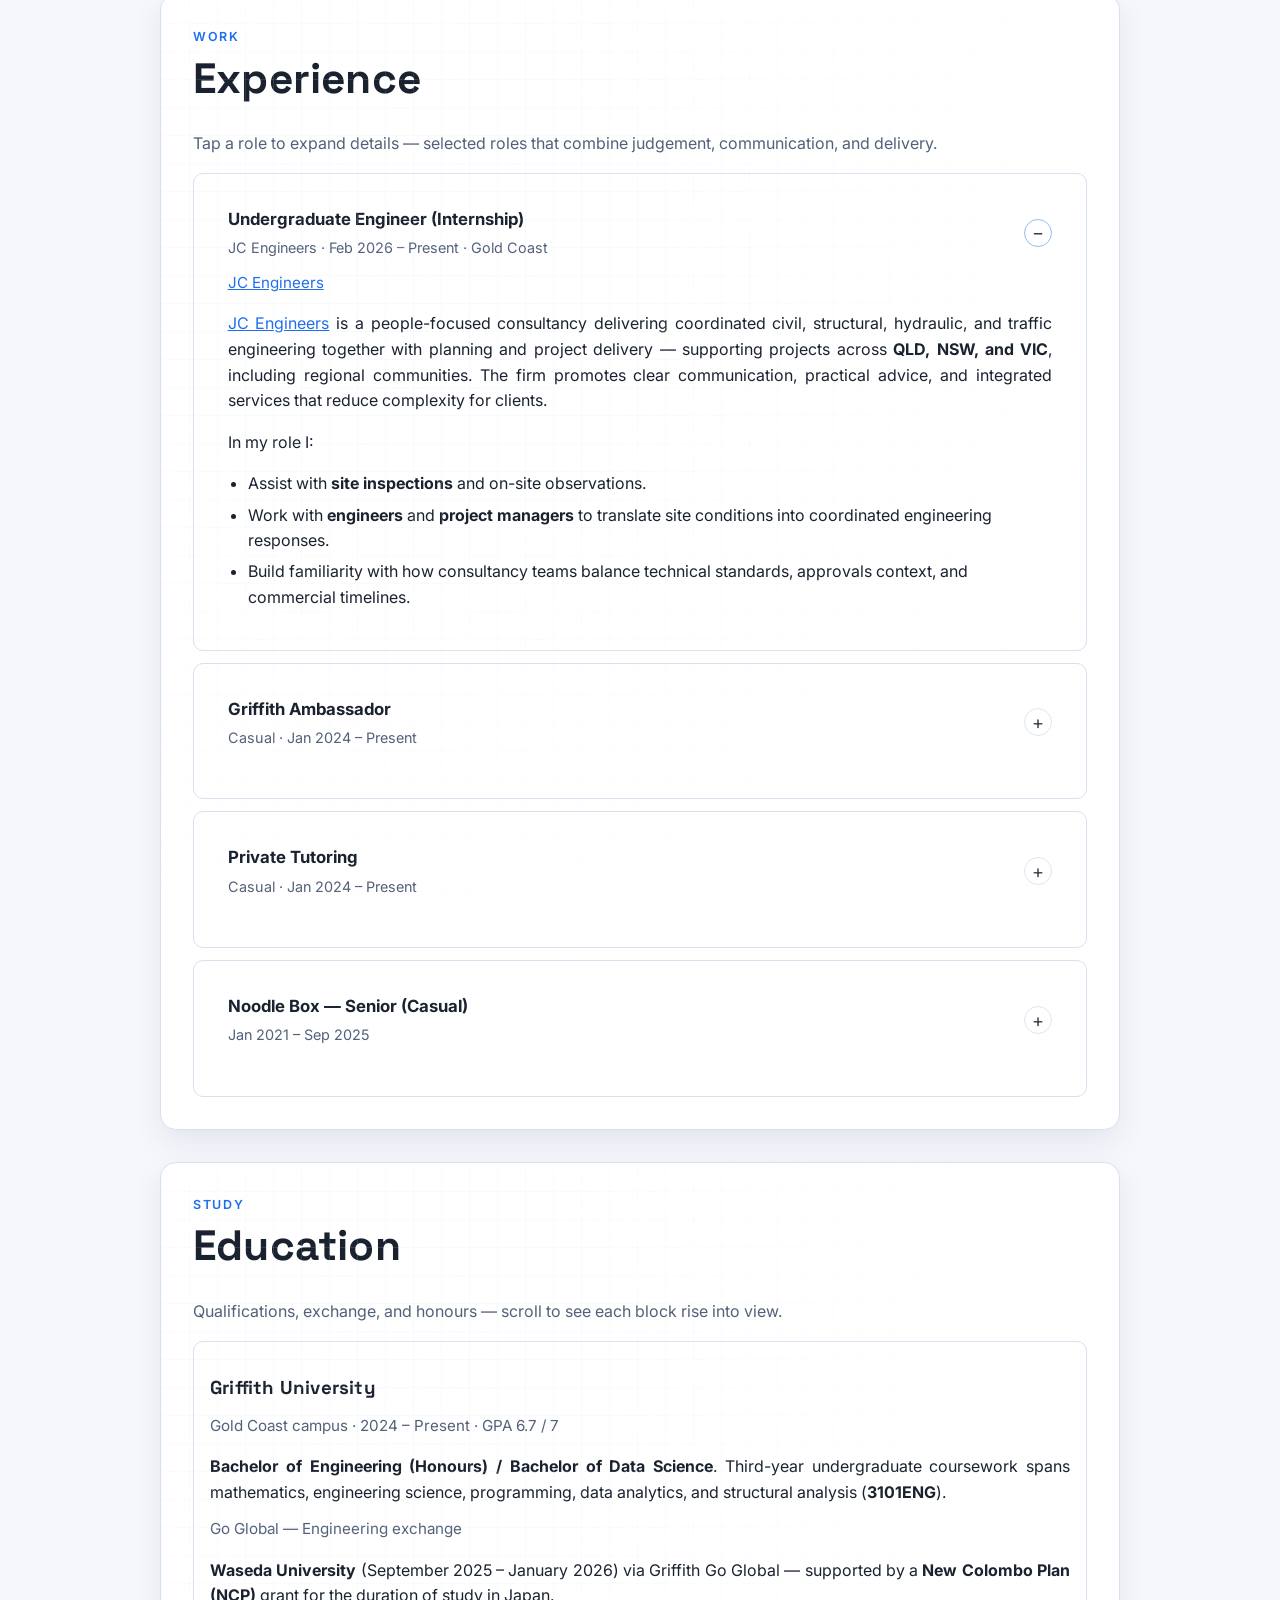
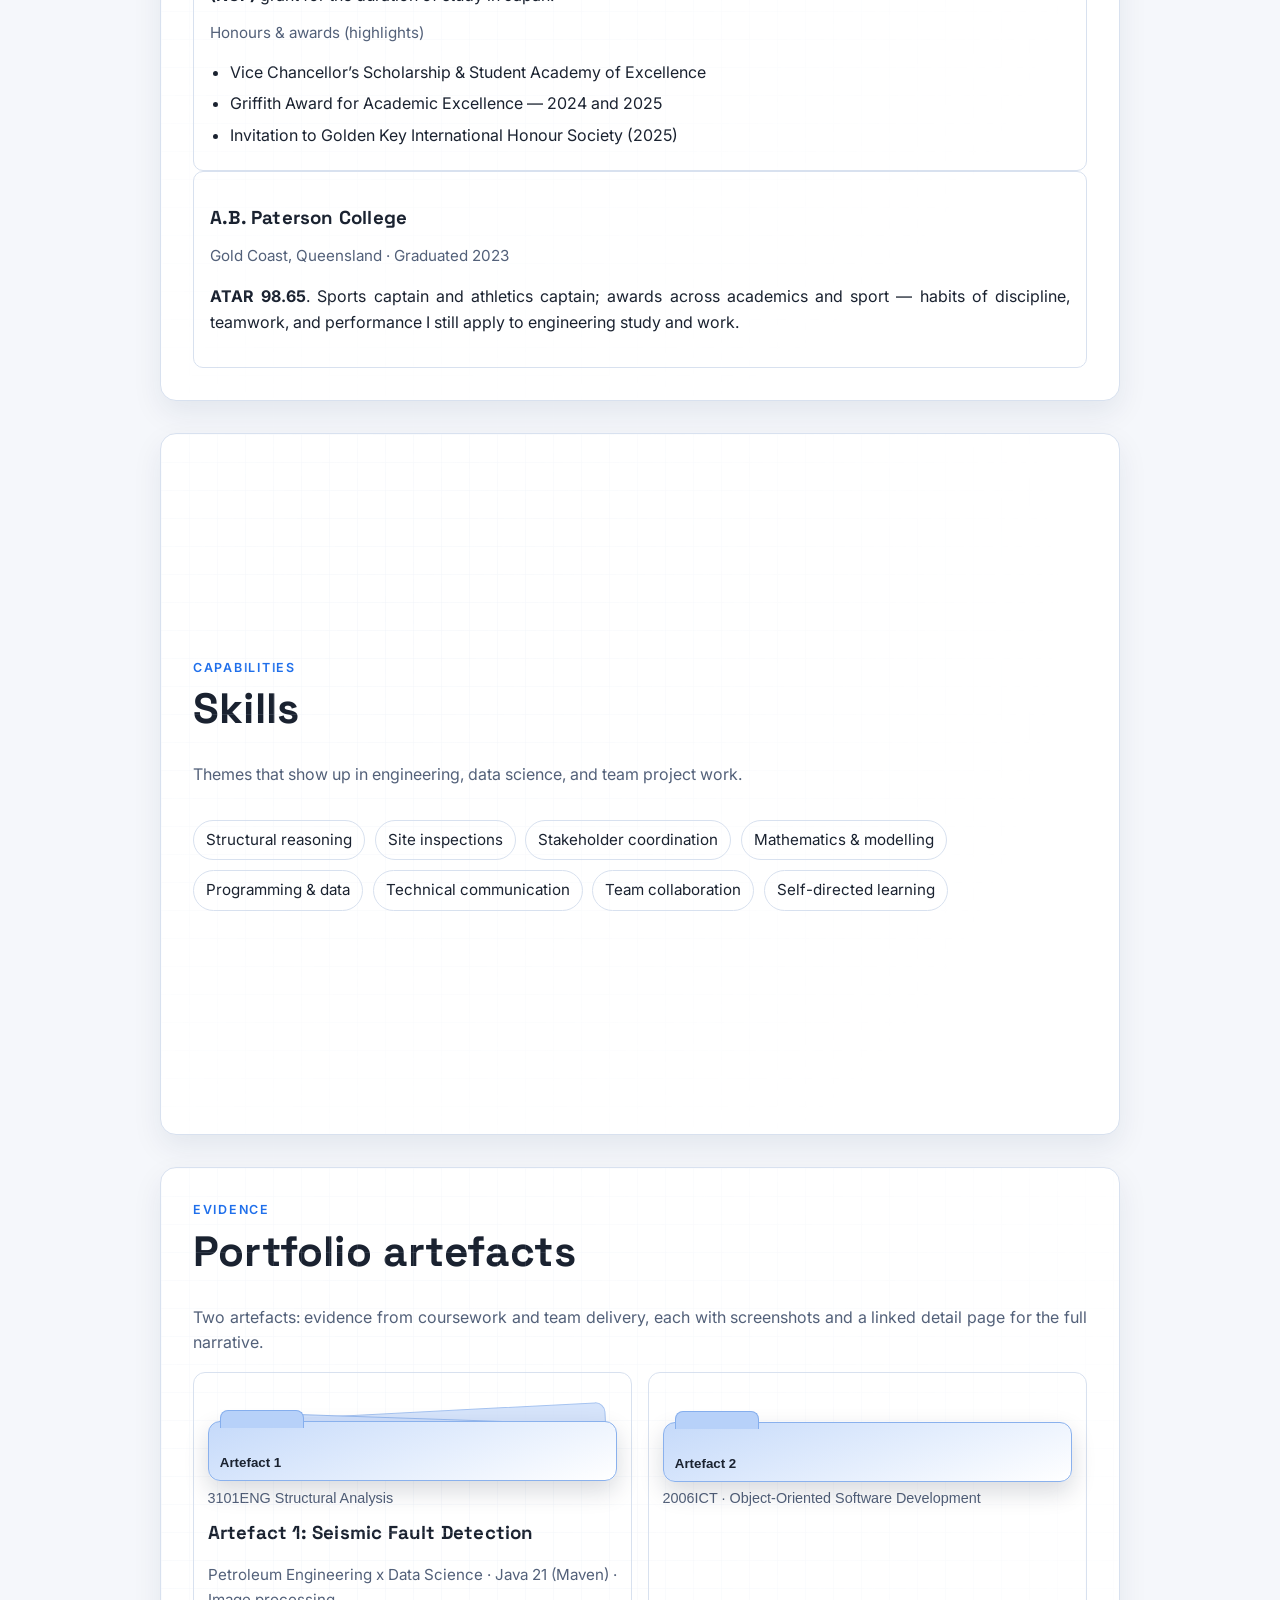
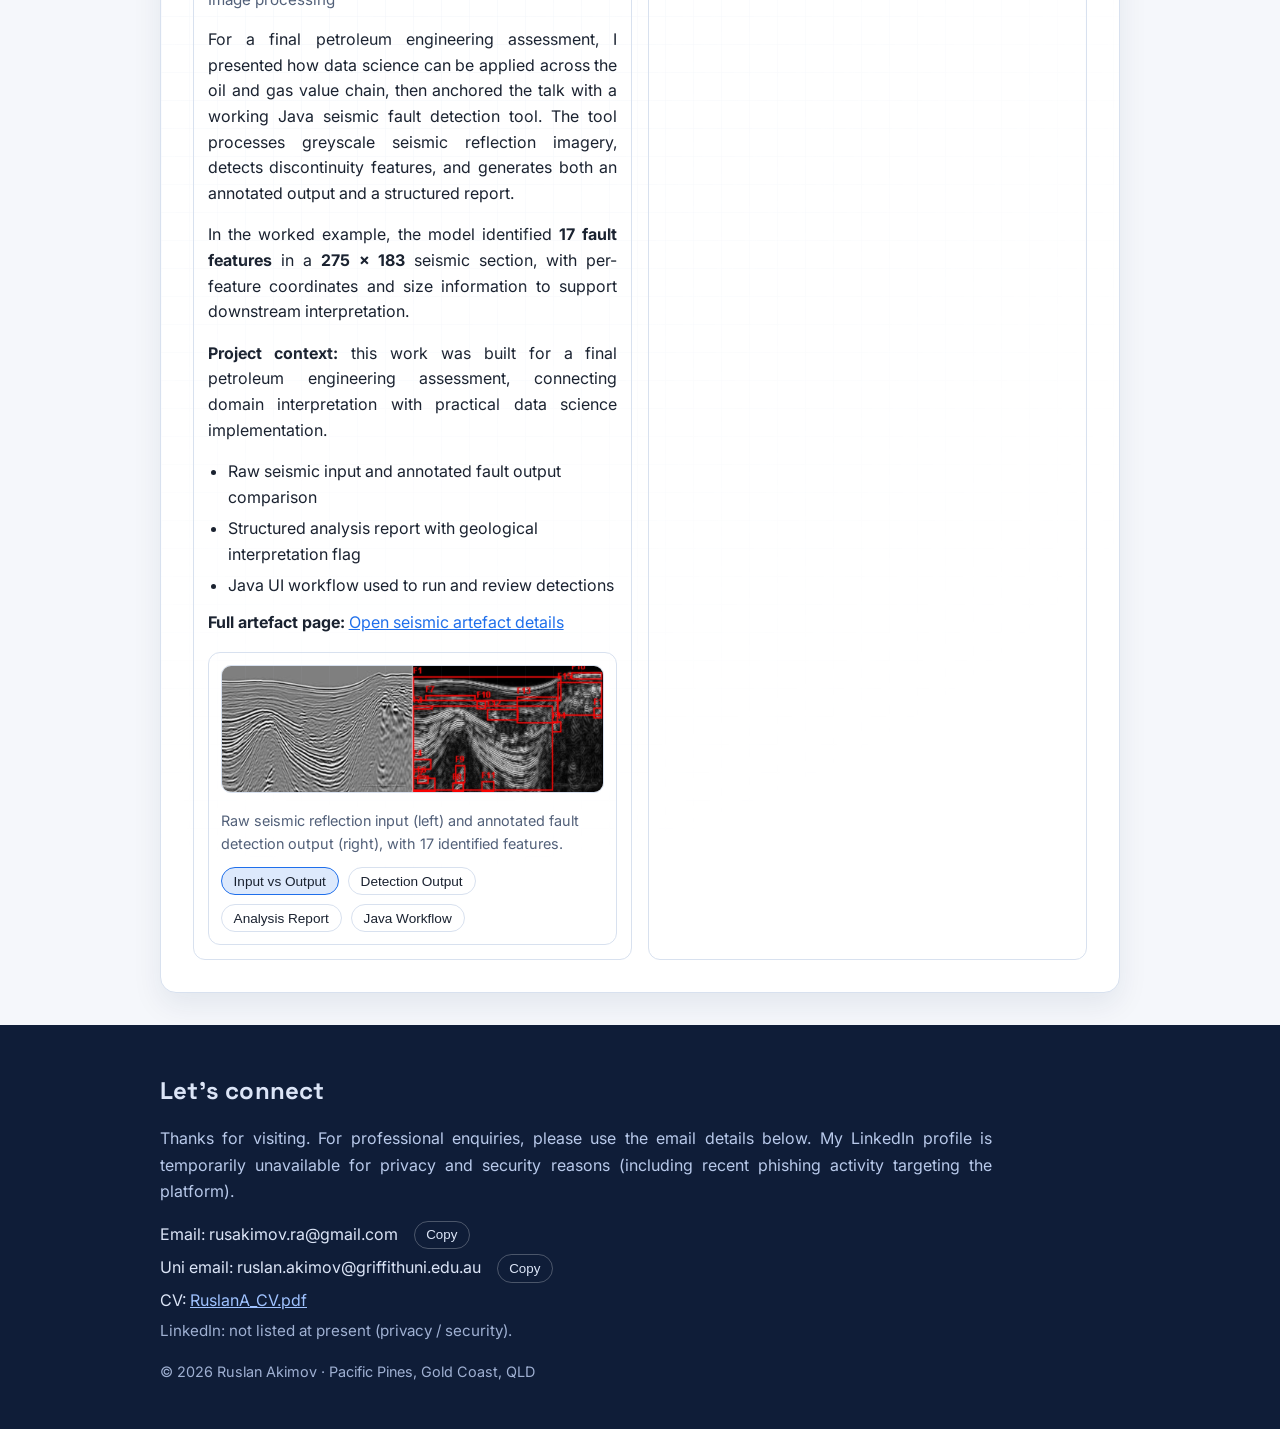
==== commit 53122d3c: "Add Artefact 2 Tetris page, gallery, and extracted screenshots" ====
--- a/index.html
+++ b/index.html
@@ -315,8 +315,8 @@
         <p class="chapter-kicker scroll-reveal">Evidence</p>
         <h2 class="chapter-title scroll-reveal">Portfolio artefacts</h2>
         <p class="section-intro scroll-reveal">
-          Two artefacts for your career task. Replace the placeholder links with your
-          real files (PDF in the repo, Google Drive, or Griffith submission links).
+          Two artefacts: evidence from coursework and team delivery, each with screenshots
+          and a linked detail page for the full narrative.
         </p>
 
         <div class="folder-grid">
@@ -430,19 +430,99 @@
                   <span class="folder-title">Artefact 2</span>
                 </span>
               </span>
-              <span class="folder-label">Project / Reflection</span>
+              <span class="folder-label">2006ICT · Object-Oriented Software Development</span>
             </button>
             <div class="folder-content">
-              <h3>Artefact 2: Project or reflection</h3>
-              <p class="meta">Skill focus: Teamwork, communication, or critical reflection</p>
-              <p>
-                Choose a second item that complements the first — for example a team
-                deliverable, a lab reflection, or a short write-up of lessons learned.
-              </p>
-              <p>
-                <strong>Evidence link:</strong>
-                <a href="#" target="_blank" rel="noreferrer">Add link to your second artefact</a>
-              </p>
+              <h3>Artefact 2: Tetris — Object-Oriented Software Development</h3>
+              <p class="meta">
+                2006ICT Object Oriented Software Development · Java 21 · JavaFX · Maven · JUnit 5 · Mockito · Gson
+              </p>
+              <p>
+                For the capstone group assessment in <strong>2006ICT</strong>, my partner Holly Blunt and I
+                (Group 23, Gold Coast campus) delivered a complete JavaFX Tetris application assessed on
+                architecture, design principles, patterns, advanced programming, and testing — not only whether
+                the game ran, but whether it was built well.
+              </p>
+              <p>
+                The application supports single-player, two-player, AI, and external-server modes; persists
+                configuration and a top-10 leaderboard via JSON; includes audio with hotkey toggles; scales the
+                play field; and can connect to a separate <code>TetrisServer.jar</code> over TCP for remote moves.
+              </p>
+              <p>
+                <strong>Highlights:</strong> <strong>19/19</strong> JUnit tests passing in the final submission;
+                <strong>four</strong> design patterns formally justified; <strong>four</strong> play modes;
+                about <strong>66 combined team hours</strong> over four weeks.
+              </p>
+              <p>
+                <strong>Project context:</strong> my contribution focused on architecture, design patterns,
+                advanced-programming documentation, and submission assembly; Holly led core game implementation —
+                a split aligned with strengths while keeping a shared GitHub workflow and meeting discipline.
+              </p>
+              <ul class="list-compact">
+                <li>Clean MVC separation — game rules in <code>org.example.game</code> with no JavaFX coupling</li>
+                <li>Formal SOLID, GRASP, and pattern evidence with code references</li>
+                <li>JUnit 5 with parameterised tests, mocks, and test doubles (stub/spy)</li>
+              </ul>
+              <p>
+                <strong>Full artefact page:</strong>
+                <a href="assets/artefact-tetris.html" target="_blank" rel="noreferrer">
+                  Open Tetris artefact details
+                </a>
+              </p>
+              <div class="artefact-gallery artefact-gallery--contain" data-gallery>
+                <figure class="artefact-gallery-main">
+                  <img
+                    id="artefact2-main-image"
+                    src="assets/tetris-figure1.png"
+                    alt="JavaFX Tetris gameplay and interface screenshot."
+                  />
+                  <figcaption id="artefact2-caption">
+                    Figure 1 — JavaFX Tetris gameplay and interface elements from the delivered application.
+                  </figcaption>
+                </figure>
+                <div class="artefact-gallery-thumbs" role="tablist" aria-label="Artefact 2 screenshots">
+                  <button
+                    class="artefact-thumb is-active"
+                    type="button"
+                    data-image="assets/tetris-figure1.png"
+                    data-caption="Figure 1 — JavaFX Tetris gameplay and interface elements from the delivered application."
+                    data-alt="JavaFX Tetris gameplay and interface screenshot."
+                    aria-label="Show Tetris gameplay screenshot"
+                  >
+                    Gameplay UI
+                  </button>
+                  <button
+                    class="artefact-thumb"
+                    type="button"
+                    data-image="assets/tetris-figure2.png"
+                    data-caption="Figure 2 — MVC-oriented structure supporting human, AI, and network-driven control without changing core game rules."
+                    data-alt="Architecture or MVC documentation excerpt for Tetris project."
+                    aria-label="Show architecture diagram screenshot"
+                  >
+                    MVC / structure
+                  </button>
+                  <button
+                    class="artefact-thumb"
+                    type="button"
+                    data-image="assets/tetris-figure3.png"
+                    data-caption="Figure 3 — Features spanning modes, persistence, audio, scaling, and optional TCP server play."
+                    data-alt="Tetris project features or modes documentation screenshot."
+                    aria-label="Show modes or features screenshot"
+                  >
+                    Modes &amp; features
+                  </button>
+                  <button
+                    class="artefact-thumb"
+                    type="button"
+                    data-image="assets/tetris-figure4.png"
+                    data-caption="Figure 4 — Testing evidence with JUnit 5, mocks, and parameterisation aligned to the rubric."
+                    data-alt="JUnit testing or quality evidence screenshot for Tetris project."
+                    aria-label="Show testing evidence screenshot"
+                  >
+                    Testing
+                  </button>
+                </div>
+              </div>
             </div>
           </article>
         </div>
--- a/styles.css
+++ b/styles.css
@@ -10,7 +10,7 @@
   --border: #d8e1ef;
   --shadow: 0 12px 30px rgba(16, 39, 71, 0.08);
   --radius: 16px;
-  --nav-link: #dbe8ff;
+  --nav-link: #1d2b45;
   --hero-scrim-top: rgba(6, 12, 28, 0.12);
   --hero-scrim-bottom: rgba(6, 12, 28, 0.46);
 }
@@ -125,10 +125,11 @@
 }
 
 .logo {
-  color: #fff;
+  color: #14233f;
   text-decoration: none;
   font-weight: 700;
   letter-spacing: 0.3px;
+  text-shadow: 0 1px 8px rgba(255, 255, 255, 0.45);
 }
 
 .nav-links a {
@@ -145,8 +146,8 @@
 }
 
 .nav-links a.active {
-  color: #ffffff;
-  background: rgba(255, 255, 255, 0.14);
+  color: #0f203d;
+  background: rgba(255, 255, 255, 0.28);
 }
 
 .hero-layout {
@@ -264,13 +265,14 @@
 
 .theme-toggle {
   margin-left: 1rem;
-  border: 1px solid rgba(255, 255, 255, 0.45);
-  background: transparent;
-  color: #ffffff;
+  border: 1px solid rgba(15, 32, 61, 0.42);
+  background: rgba(255, 255, 255, 0.2);
+  color: #122443;
   border-radius: 999px;
   padding: 0.4rem 0.8rem;
   cursor: pointer;
   transition: transform 0.15s ease, background-color 0.2s ease;
+  text-shadow: 0 1px 8px rgba(255, 255, 255, 0.35);
 }
 
 .theme-toggle:hover {
@@ -781,6 +783,13 @@
   background: color-mix(in srgb, var(--surface) 84%, #0000);
 }
 
+.artefact-gallery--contain .artefact-gallery-main img {
+  object-fit: contain;
+  object-position: center center;
+  max-height: 420px;
+  background: color-mix(in srgb, var(--surface) 92%, #0f172a 8%);
+}
+
 .artefact-gallery-main figcaption {
   margin-top: 0.55rem;
   color: var(--muted);
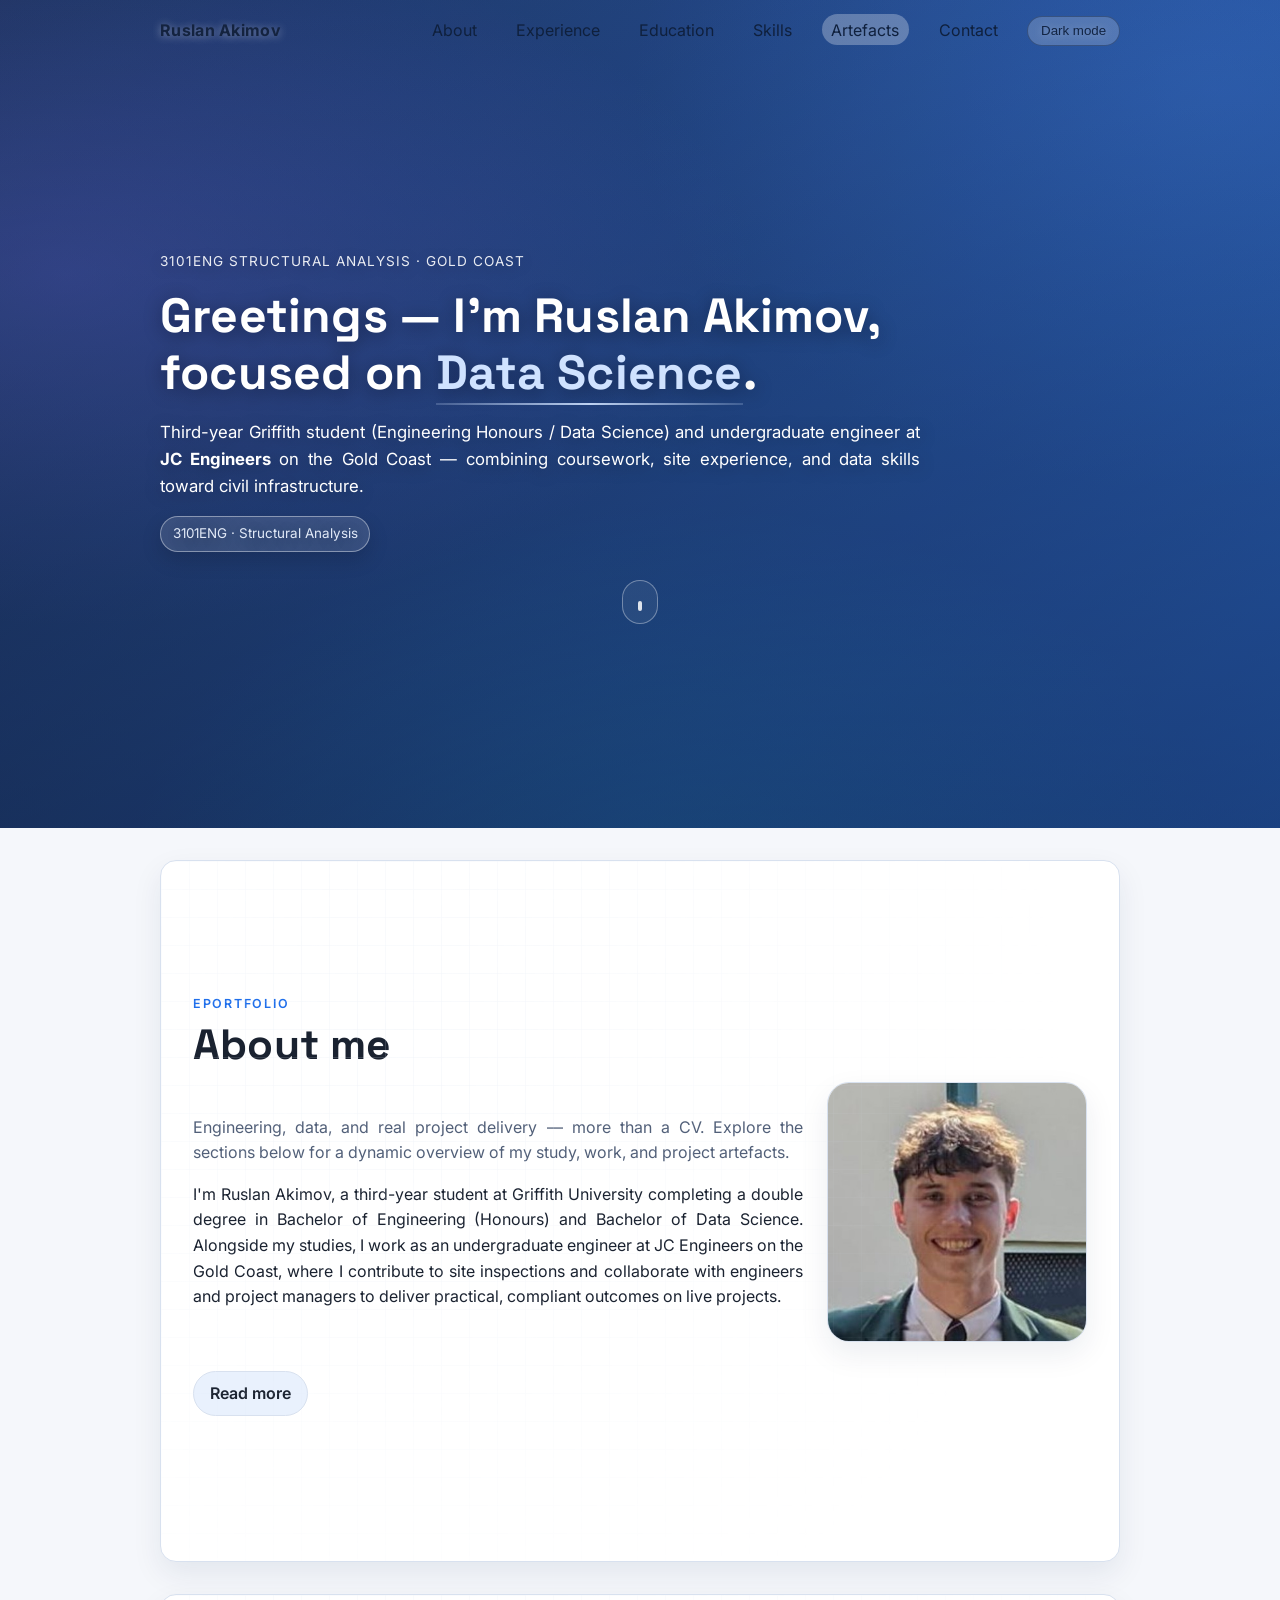
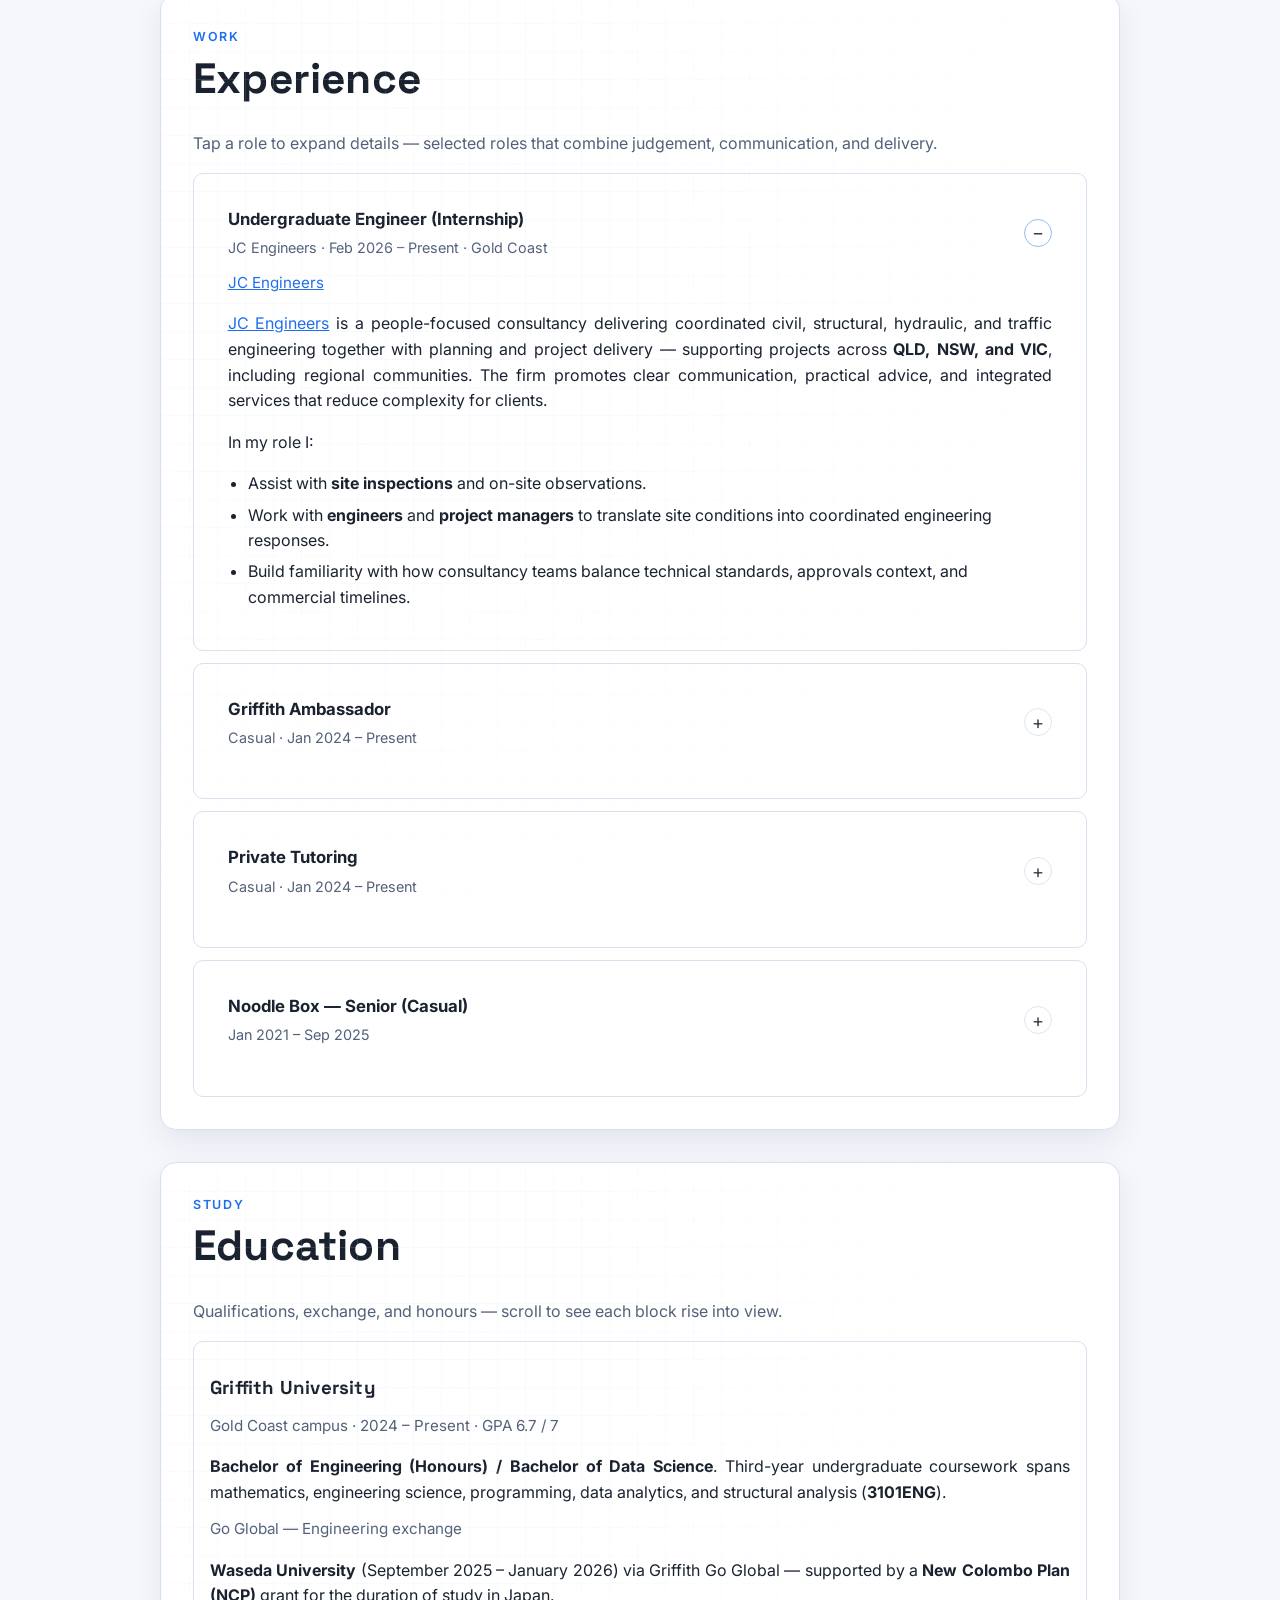
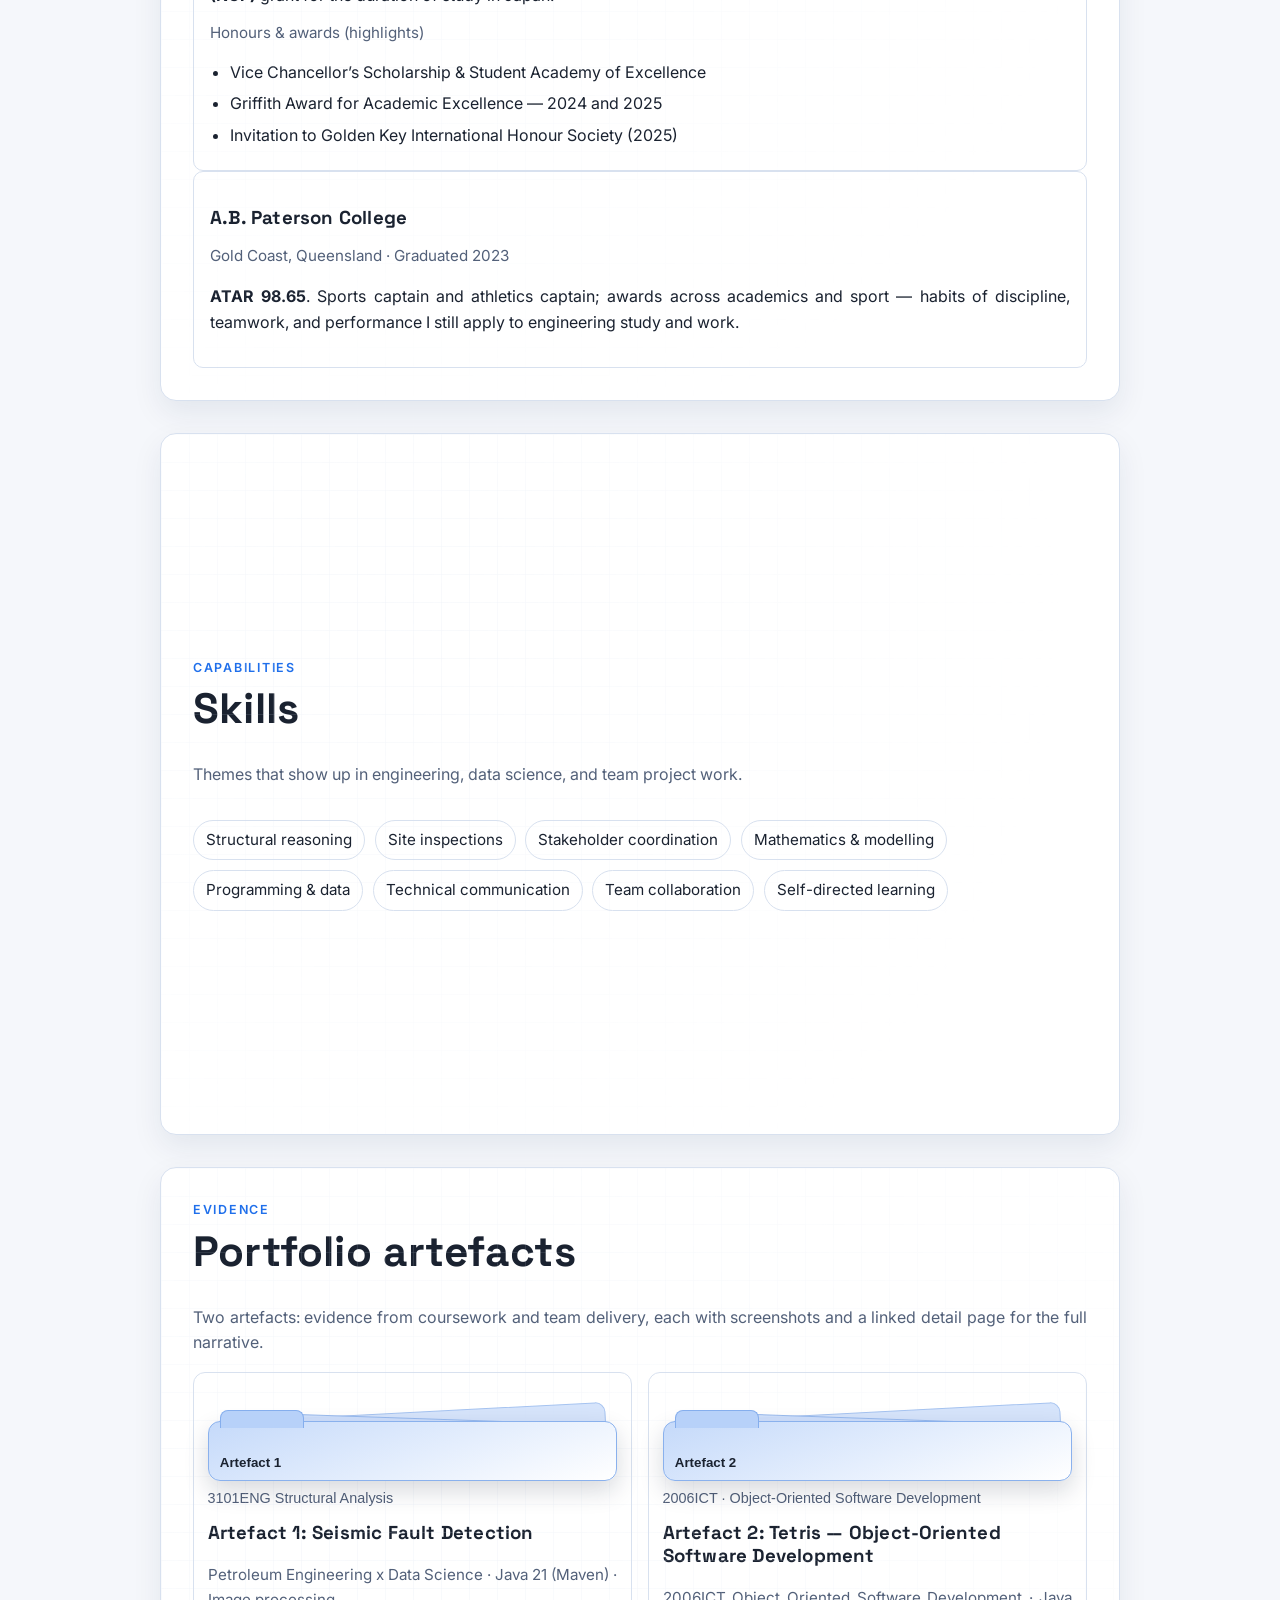
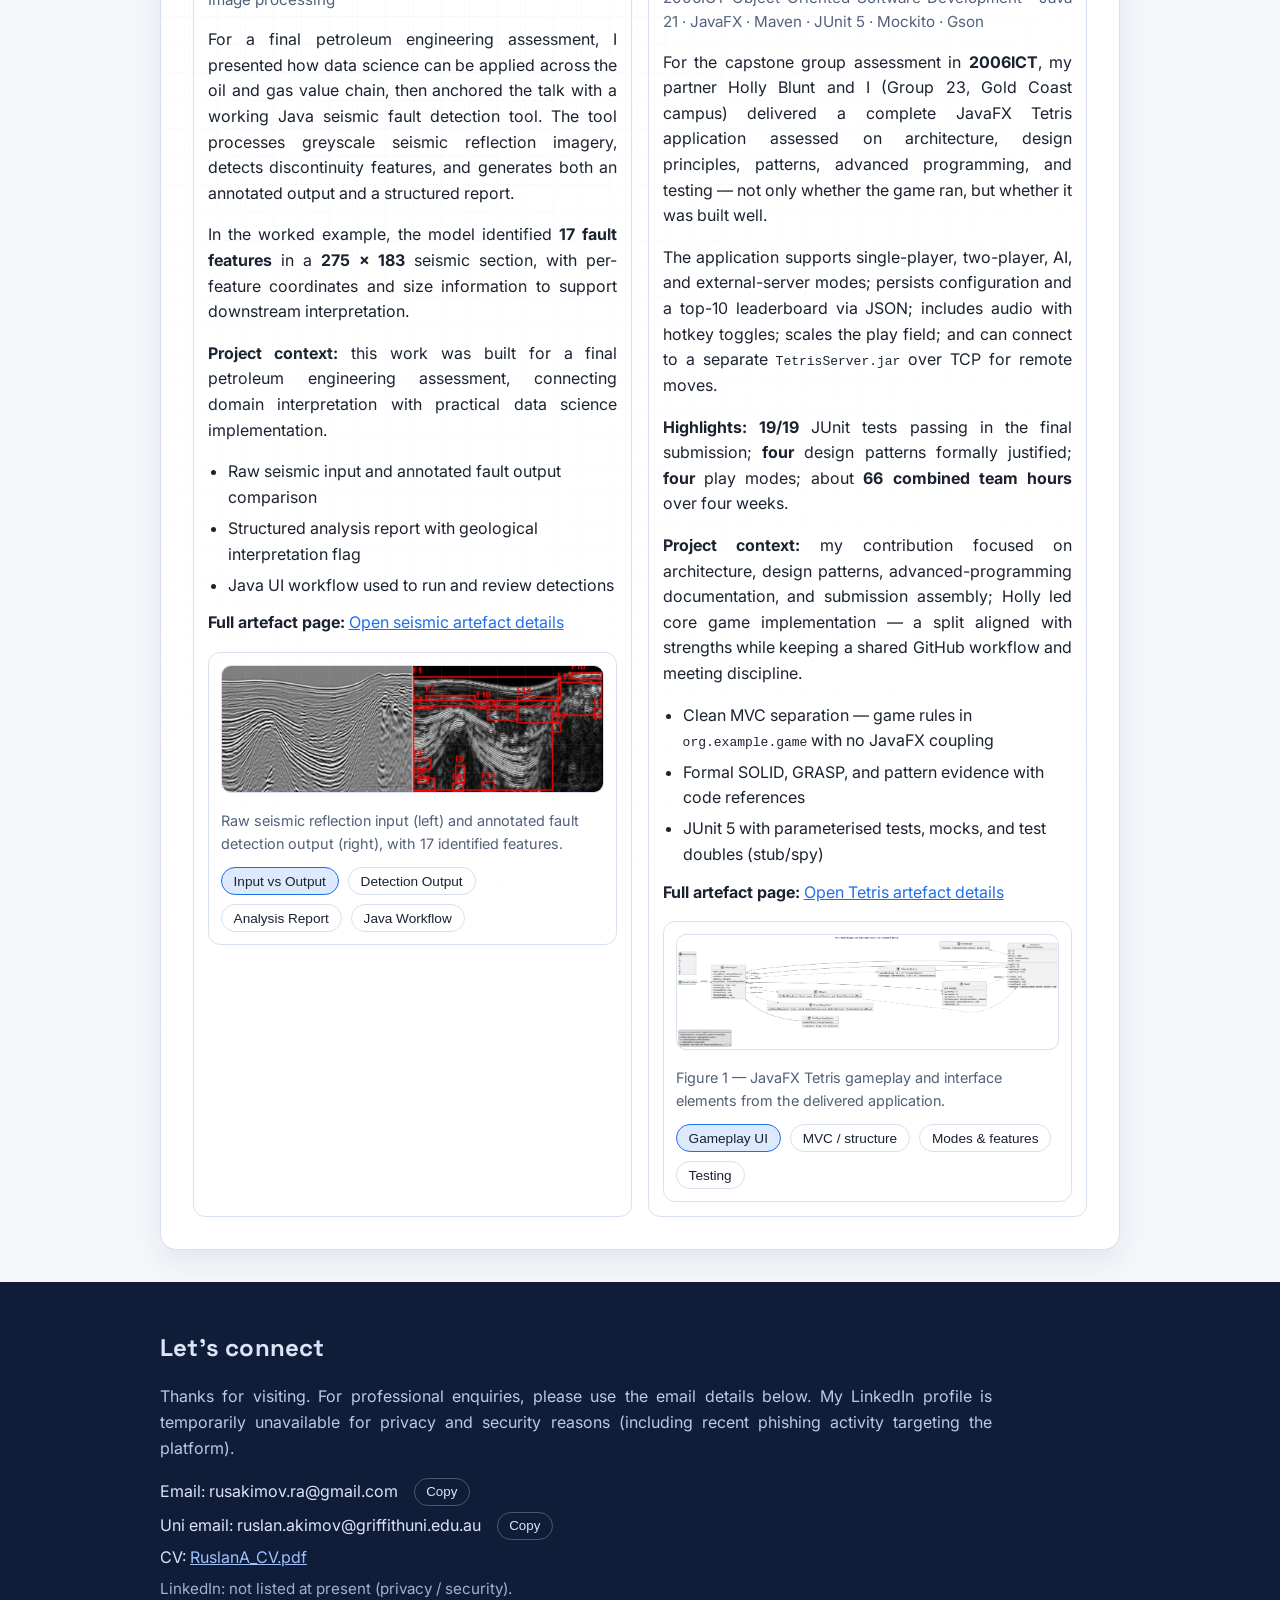
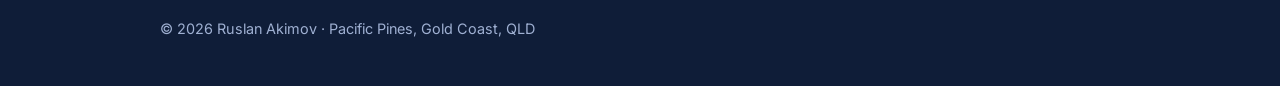
==== commit b59b67c8: "Open both artefact folders by default Made-with: Cursor" ====
--- a/index.html
+++ b/index.html
@@ -420,8 +420,8 @@
             </div>
           </article>
 
-          <article class="folder-card" data-folder>
-            <button class="folder-button" type="button" data-folder-toggle aria-expanded="false">
+          <article class="folder-card is-open" data-folder>
+            <button class="folder-button" type="button" data-folder-toggle aria-expanded="true">
               <span class="folder-stack" aria-hidden="true">
                 <span class="folder-layer folder-layer-1"></span>
                 <span class="folder-layer folder-layer-2"></span>
--- a/styles.css
+++ b/styles.css
@@ -133,7 +133,7 @@
 }
 
 .nav-links a {
-  color: var(--nav-link);
+  color: #0f203d;
   text-decoration: none;
   margin-left: 1rem;
   padding: 0.35rem 0.6rem;
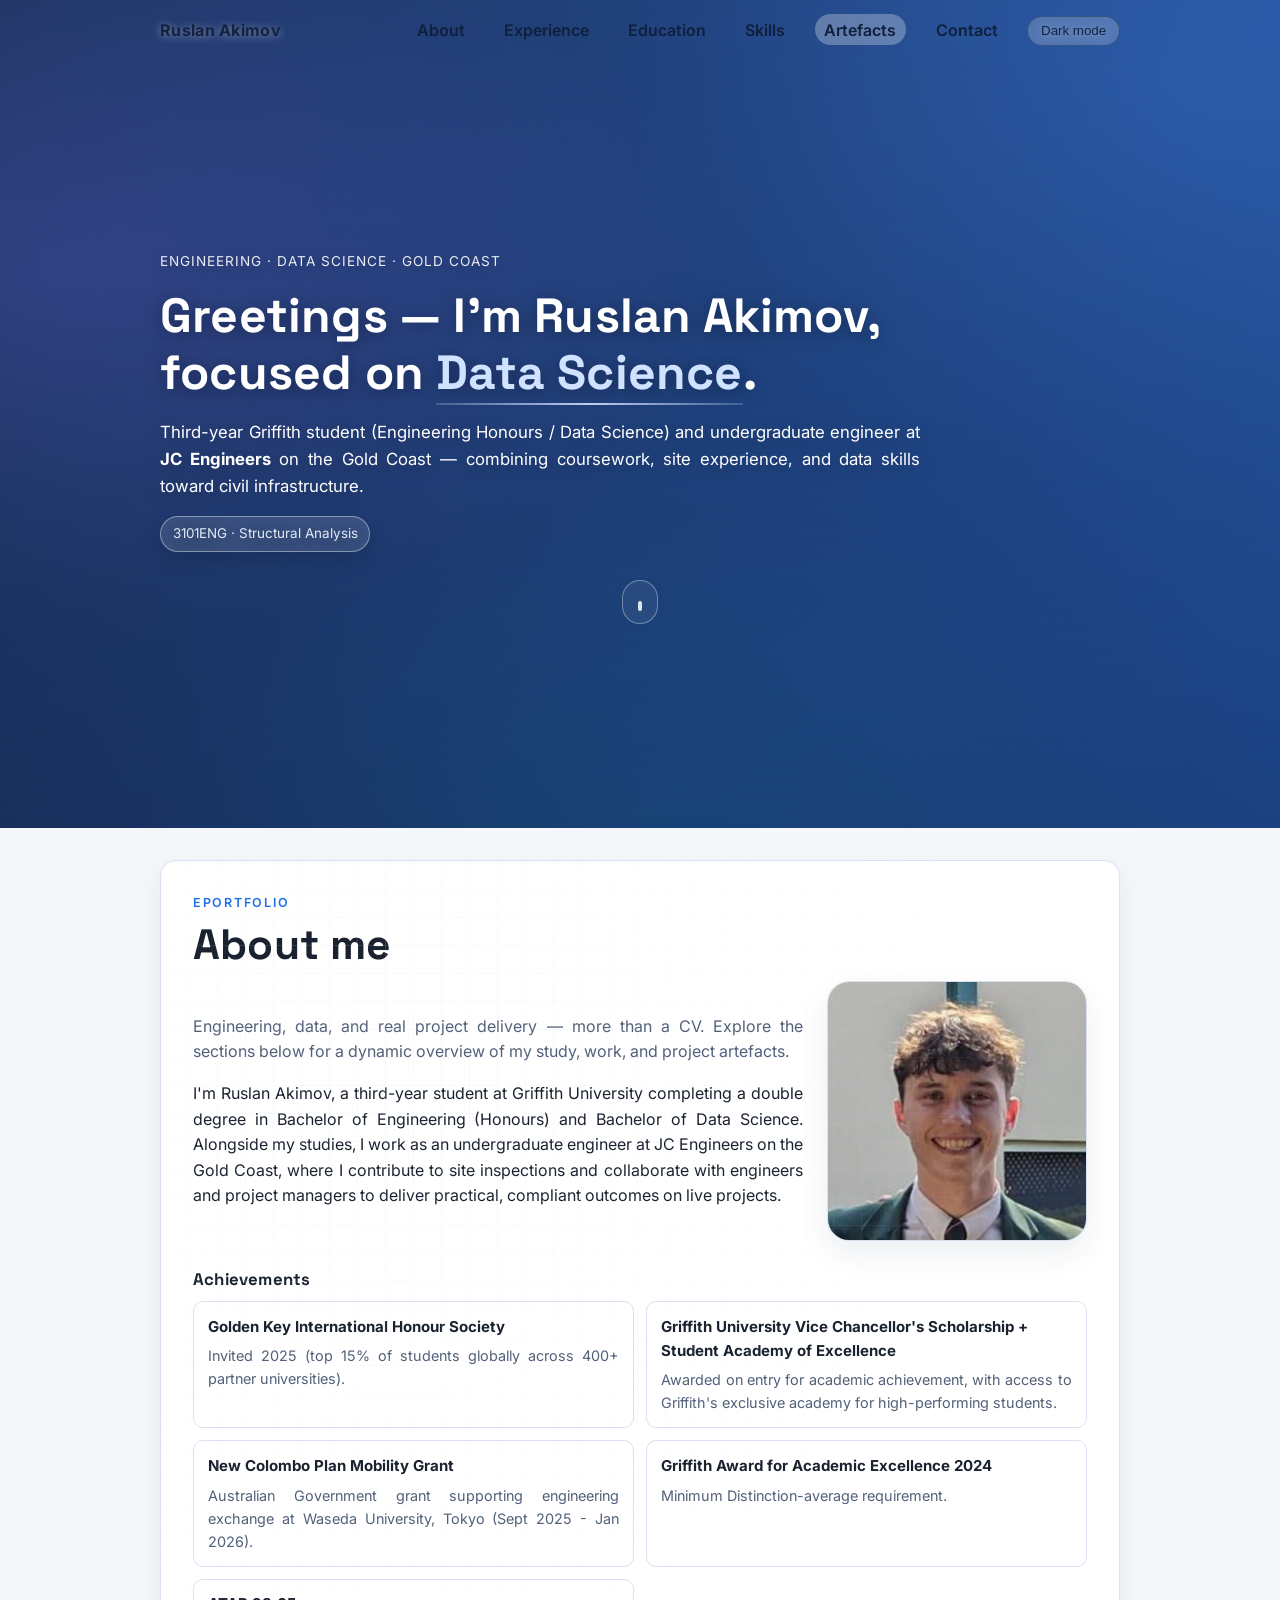
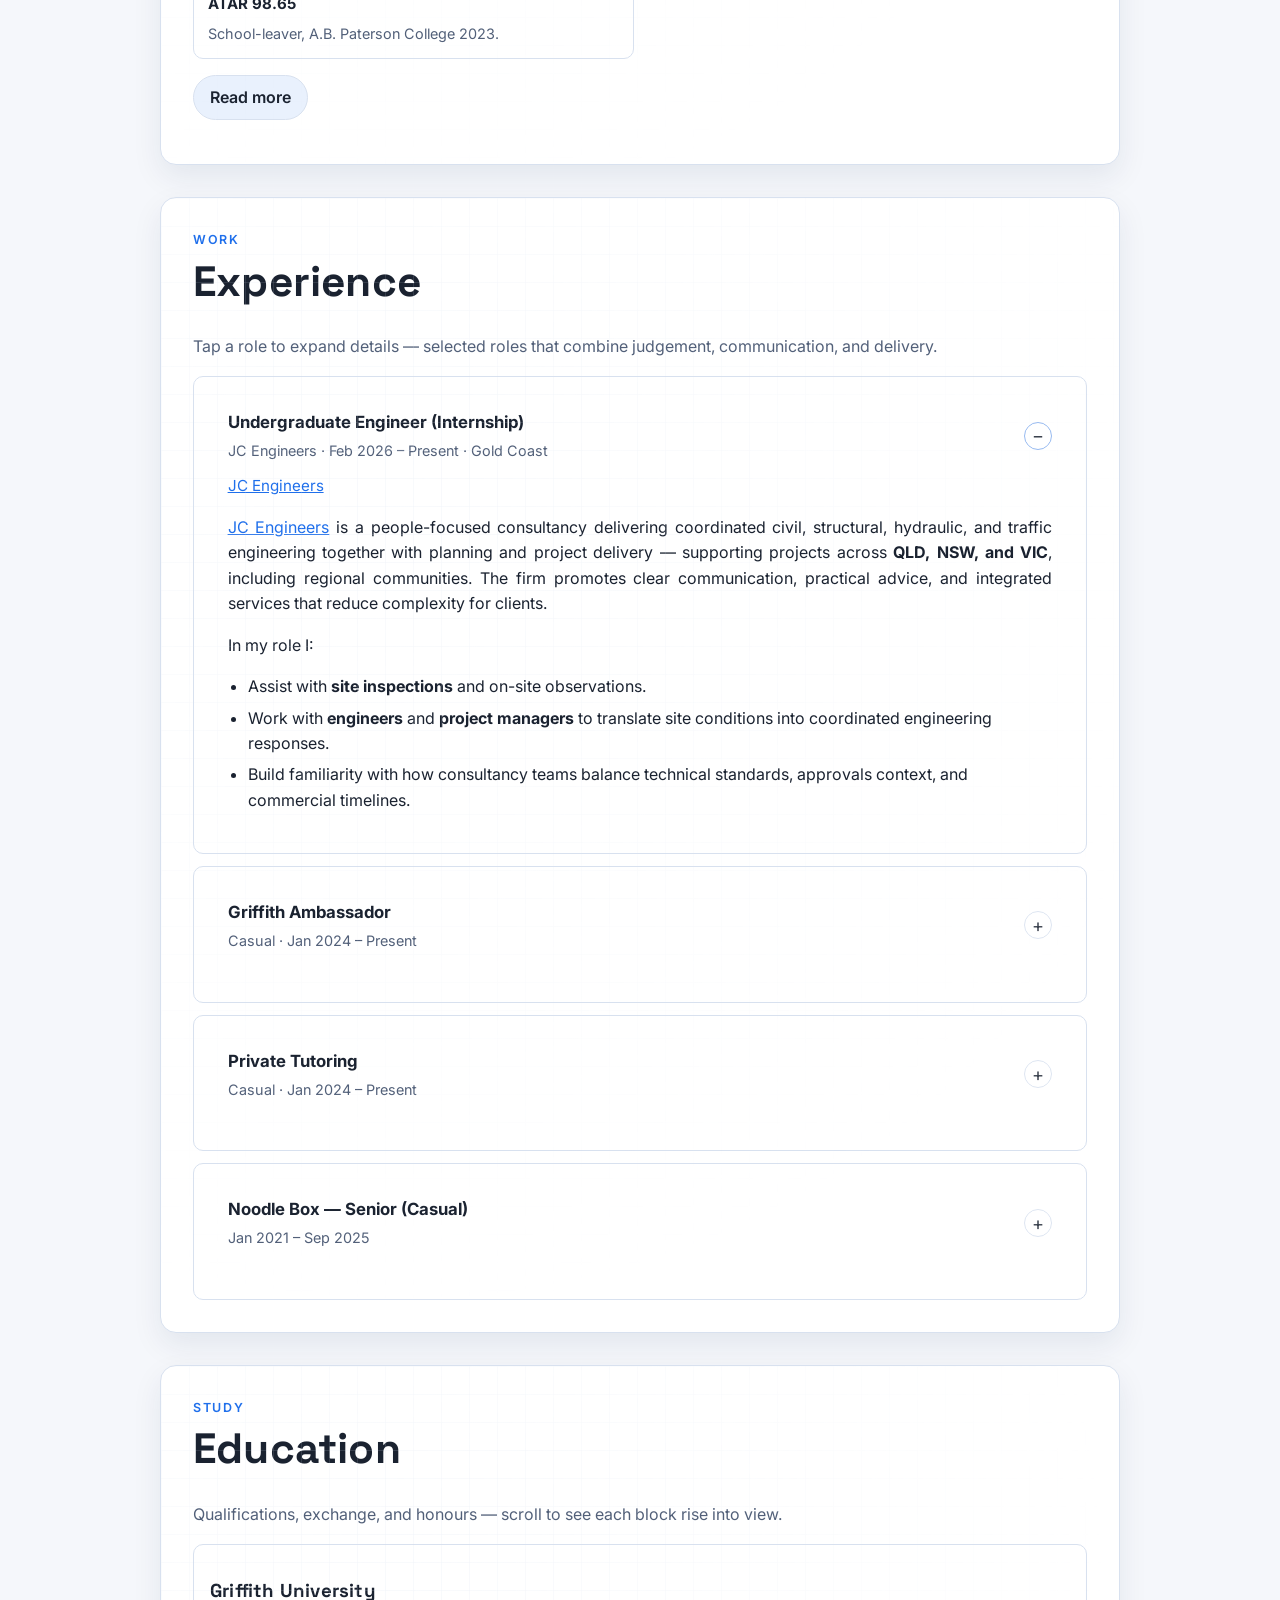
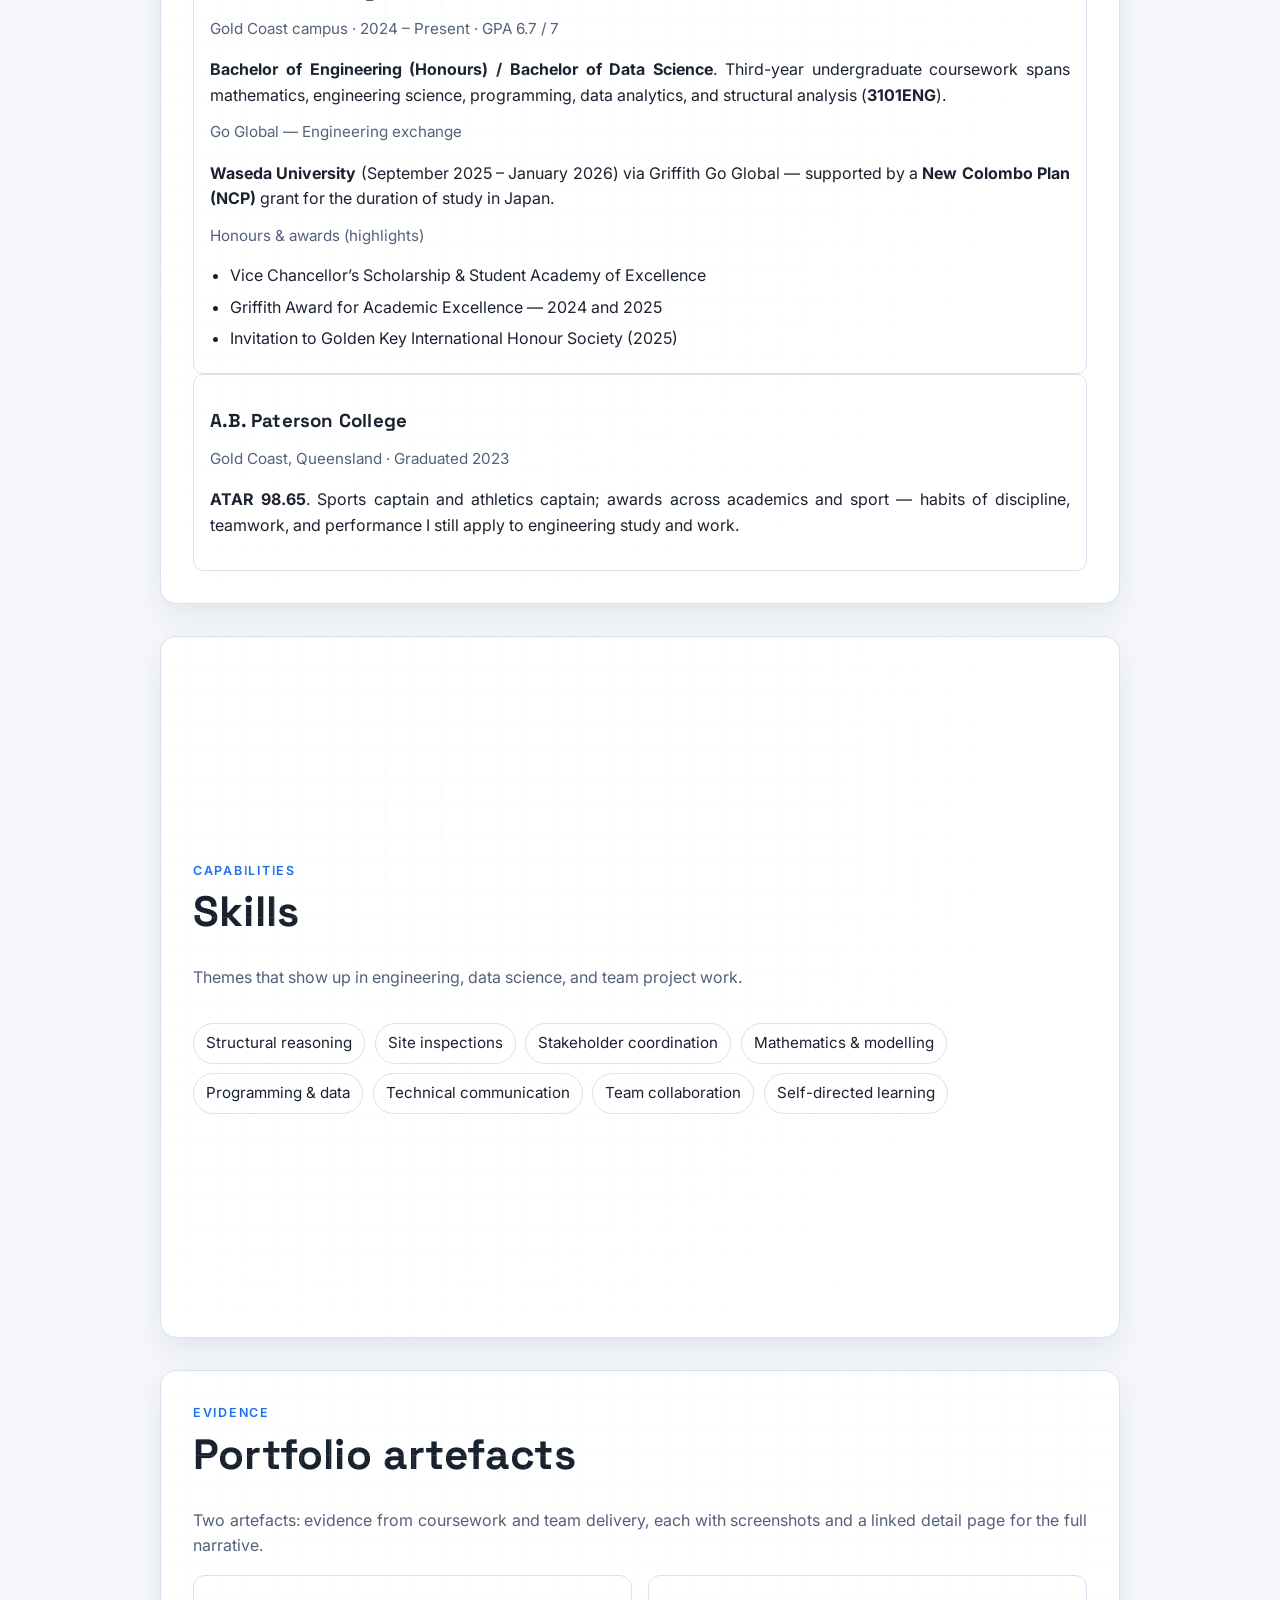
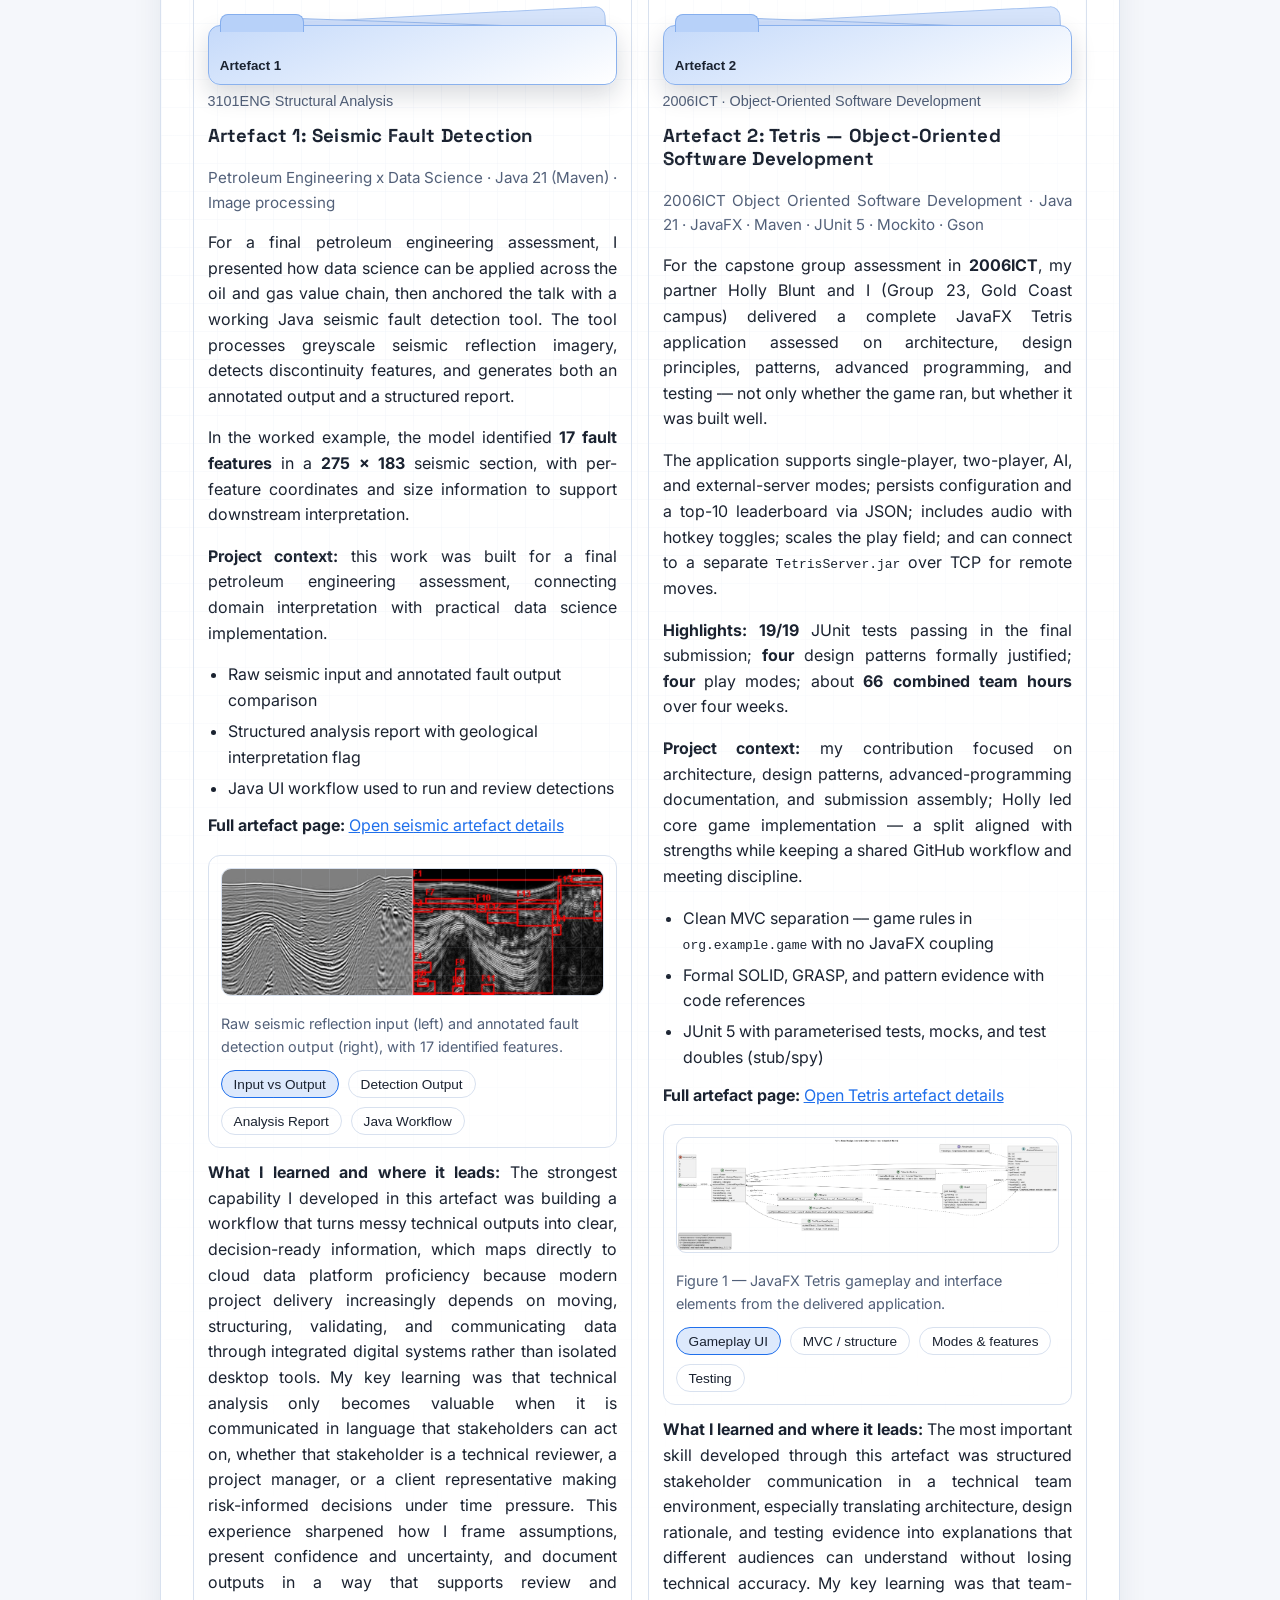
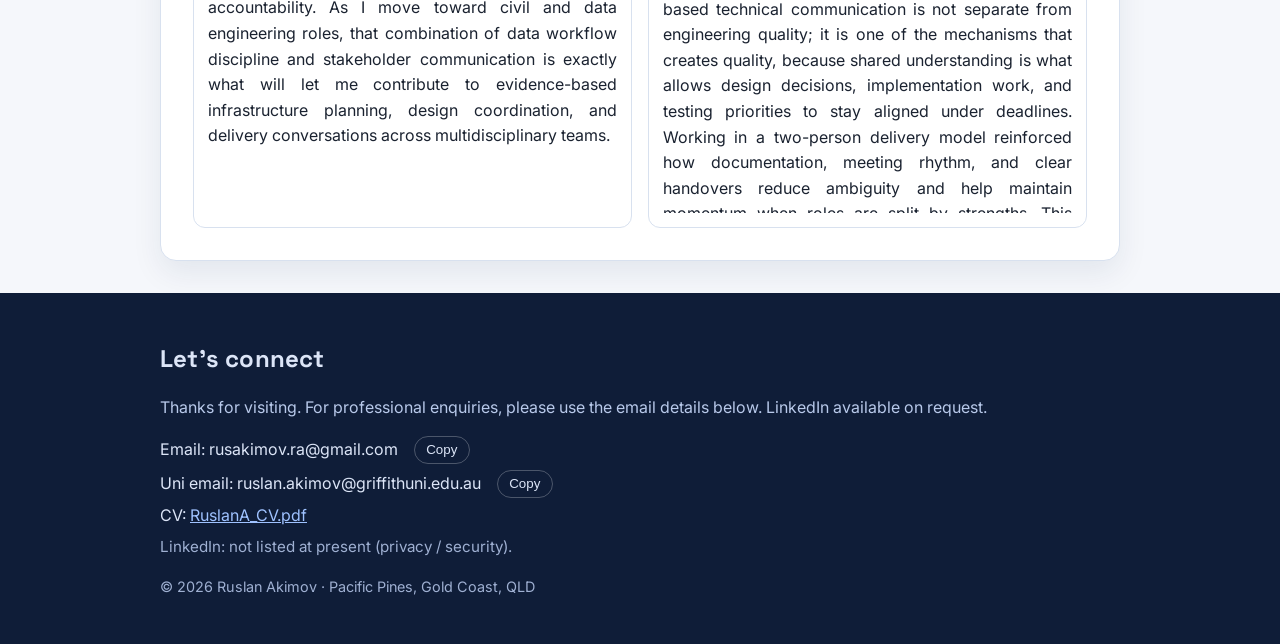
==== commit 171d9d90: "Align portfolio content with Career Task Part B rubric Made-with: Cursor" ====
--- a/index.html
+++ b/index.html
@@ -46,7 +46,7 @@
       <section class="hero-content container">
         <div class="hero-layout">
           <div class="hero-copy hero-entrance">
-            <p class="eyebrow">3101ENG Structural Analysis · Gold Coast</p>
+            <p class="eyebrow">Engineering · Data Science · Gold Coast</p>
             <h1>Greetings — I’m Ruslan Akimov, focused on <span id="hero-rotating-word">Engineering</span>.</h1>
             <p class="lead">
               Third-year Griffith student (Engineering Honours / Data Science) and
@@ -89,6 +89,31 @@
             <img src="assets/ruslan-profile.png" alt="Portrait of Ruslan Akimov." />
           </figure>
         </div>
+        <div class="achievements-block scroll-reveal" aria-label="Achievements">
+          <h3>Achievements</h3>
+          <div class="achievements-grid">
+            <article class="achievement-item">
+              <h4>Golden Key International Honour Society</h4>
+              <p>Invited 2025 (top 15% of students globally across 400+ partner universities).</p>
+            </article>
+            <article class="achievement-item">
+              <h4>Griffith University Vice Chancellor's Scholarship + Student Academy of Excellence</h4>
+              <p>Awarded on entry for academic achievement, with access to Griffith's exclusive academy for high-performing students.</p>
+            </article>
+            <article class="achievement-item">
+              <h4>New Colombo Plan Mobility Grant</h4>
+              <p>Australian Government grant supporting engineering exchange at Waseda University, Tokyo (Sept 2025 - Jan 2026).</p>
+            </article>
+            <article class="achievement-item">
+              <h4>Griffith Award for Academic Excellence 2024</h4>
+              <p>Minimum Distinction-average requirement.</p>
+            </article>
+            <article class="achievement-item">
+              <h4>ATAR 98.65</h4>
+              <p>School-leaver, A.B. Paterson College 2023.</p>
+            </article>
+          </div>
+        </div>
         <div class="expandable" data-expandable>
           <button
             type="button"
@@ -125,9 +150,12 @@
               </p>
               <p>
                 Looking ahead, I aim to begin my career in civil engineering
-                with a focus on infrastructure, and to develop into senior
-                technical and leadership roles over time. The artefacts below
-                offer a snapshot of my progress to date.
+                with a focus on infrastructure. Long-term, my ambition is to
+                lead the delivery of major civil infrastructure projects across
+                South-East Queensland — bringing both engineering rigour and
+                the data-driven decision-making that modern infrastructure
+                delivery increasingly demands. The artefacts below offer a
+                snapshot of my progress to date.
               </p>
             </div>
           </div>
@@ -417,6 +445,9 @@
                   </button>
                 </div>
               </div>
+              <p>
+                <strong>What I learned and where it leads:</strong> The strongest capability I developed in this artefact was building a workflow that turns messy technical outputs into clear, decision-ready information, which maps directly to cloud data platform proficiency because modern project delivery increasingly depends on moving, structuring, validating, and communicating data through integrated digital systems rather than isolated desktop tools. My key learning was that technical analysis only becomes valuable when it is communicated in language that stakeholders can act on, whether that stakeholder is a technical reviewer, a project manager, or a client representative making risk-informed decisions under time pressure. This experience sharpened how I frame assumptions, present confidence and uncertainty, and document outputs in a way that supports review and accountability. As I move toward civil and data engineering roles, that combination of data workflow discipline and stakeholder communication is exactly what will let me contribute to evidence-based infrastructure planning, design coordination, and delivery conversations across multidisciplinary teams.
+              </p>
             </div>
           </article>
 
@@ -523,6 +554,9 @@
                   </button>
                 </div>
               </div>
+              <p>
+                <strong>What I learned and where it leads:</strong> The most important skill developed through this artefact was structured stakeholder communication in a technical team environment, especially translating architecture, design rationale, and testing evidence into explanations that different audiences can understand without losing technical accuracy. My key learning was that team-based technical communication is not separate from engineering quality; it is one of the mechanisms that creates quality, because shared understanding is what allows design decisions, implementation work, and testing priorities to stay aligned under deadlines. Working in a two-person delivery model reinforced how documentation, meeting rhythm, and clear handovers reduce ambiguity and help maintain momentum when roles are split by strengths. This directly supports my future pathway as a civil/data engineer, where project outcomes depend on communicating clearly across engineers, managers, and non-technical stakeholders while still defending decisions with rigorous technical evidence.
+              </p>
             </div>
           </article>
         </div>
@@ -534,8 +568,7 @@
         <h2>Let’s connect</h2>
         <p class="footer-lead">
           Thanks for visiting. For professional enquiries, please use the email
-          details below. My LinkedIn profile is temporarily unavailable for privacy and
-          security reasons (including recent phishing activity targeting the platform).
+          details below. LinkedIn available on request.
         </p>
         <p class="contact-line">
           Email: <span id="email-text">rusakimov.ra@gmail.com</span>
--- a/styles.css
+++ b/styles.css
@@ -135,13 +135,20 @@
 .nav-links a {
   color: #0f203d;
   text-decoration: none;
+  font-weight: 600;
   margin-left: 1rem;
   padding: 0.35rem 0.6rem;
   border-radius: 999px;
   transition: background-color 0.2s ease, color 0.2s ease;
 }
 
+.nav-links a:visited,
+.nav-links a:focus-visible {
+  color: #0f203d;
+}
+
 .nav-links a:hover {
+  color: #0f203d;
   background: rgba(255, 255, 255, 0.08);
 }
 
@@ -354,6 +361,39 @@
 
 .about-intro-copy p:last-child {
   margin-bottom: 0;
+}
+
+.achievements-block {
+  margin-top: 0.95rem;
+}
+
+.achievements-block h3 {
+  margin: 0 0 0.7rem;
+  font-size: 1.05rem;
+}
+
+.achievements-grid {
+  display: grid;
+  grid-template-columns: repeat(2, minmax(0, 1fr));
+  gap: 0.75rem;
+}
+
+.achievement-item {
+  border: 1px solid var(--border);
+  border-radius: 10px;
+  padding: 0.8rem 0.9rem;
+  background: color-mix(in srgb, var(--surface) 90%, #0000);
+}
+
+.achievement-item h4 {
+  margin: 0 0 0.35rem;
+  font-size: 0.94rem;
+}
+
+.achievement-item p {
+  margin: 0;
+  color: var(--muted);
+  font-size: 0.9rem;
 }
 
 .main-scroll {
@@ -1033,6 +1073,10 @@
     width: min(220px, 72%);
     justify-self: start;
   }
+
+  .achievements-grid {
+    grid-template-columns: 1fr;
+  }
 }
 
 @media (prefers-reduced-motion: reduce) {
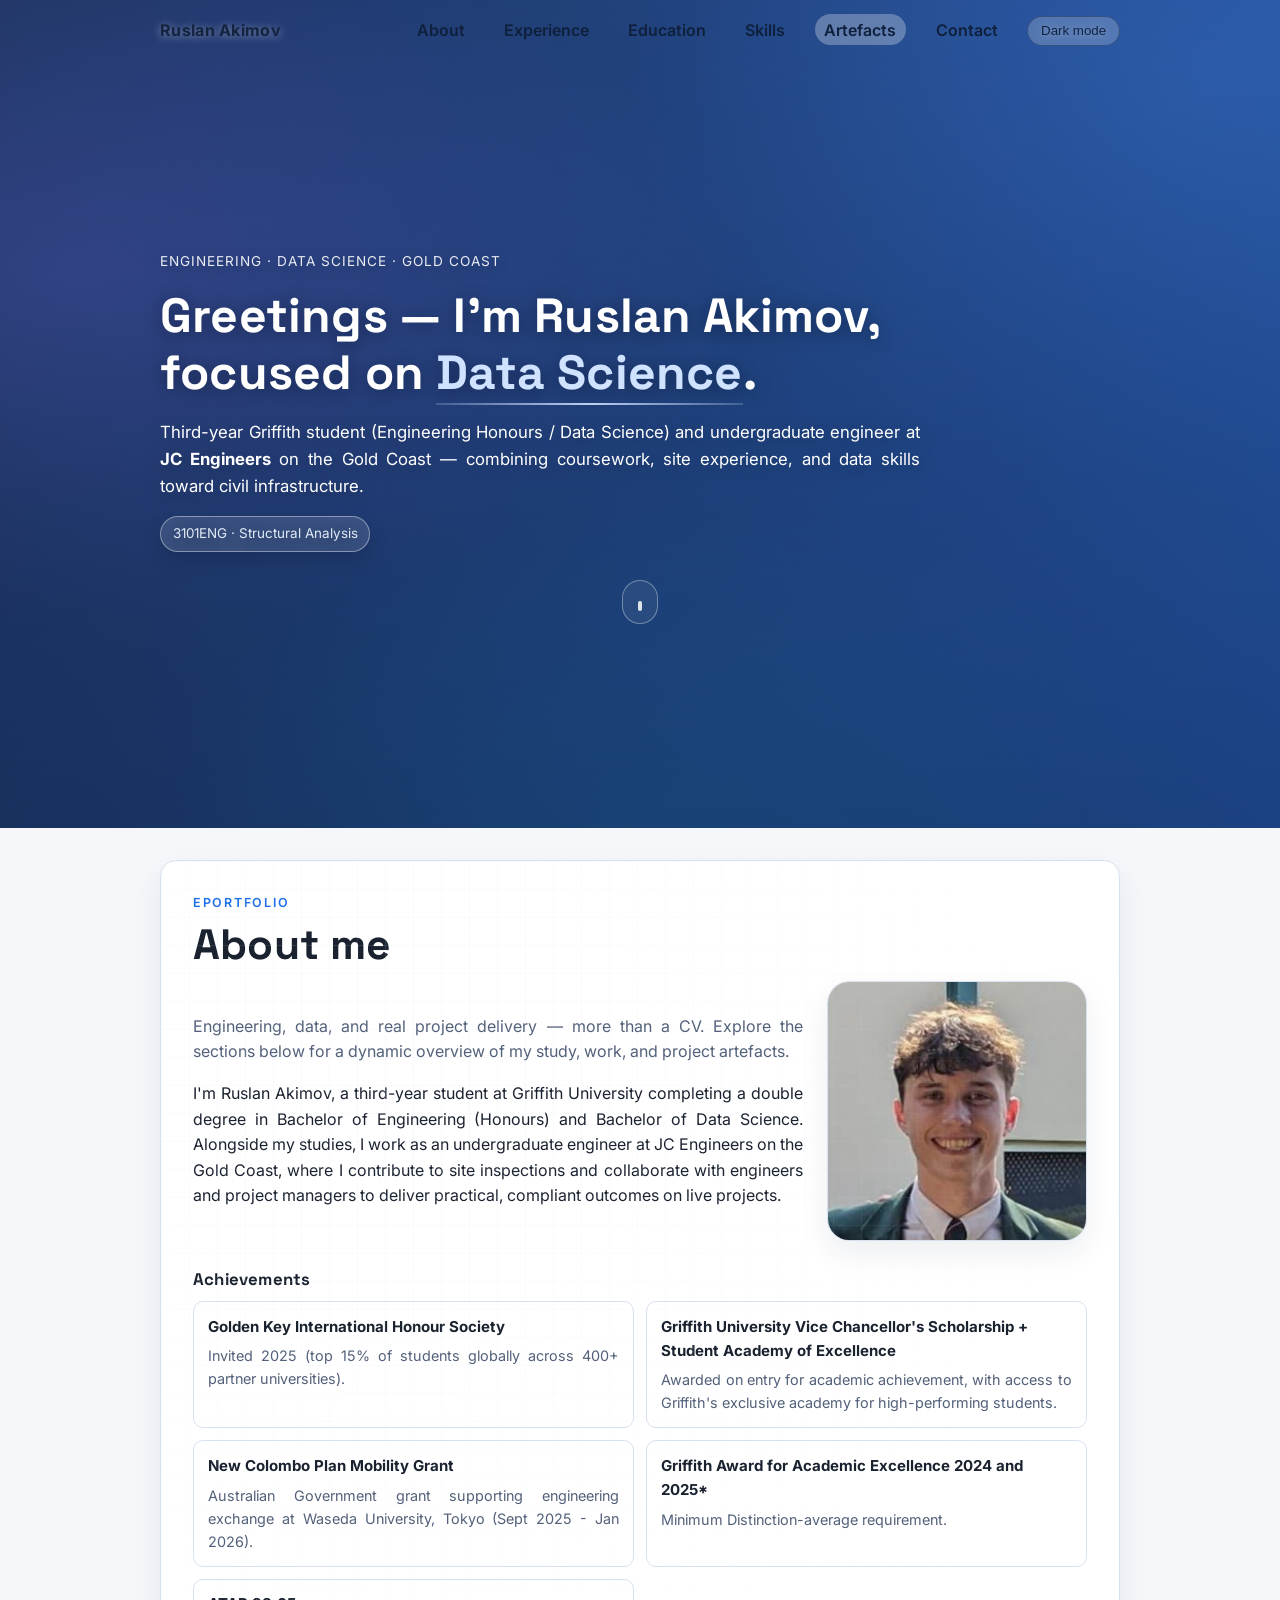
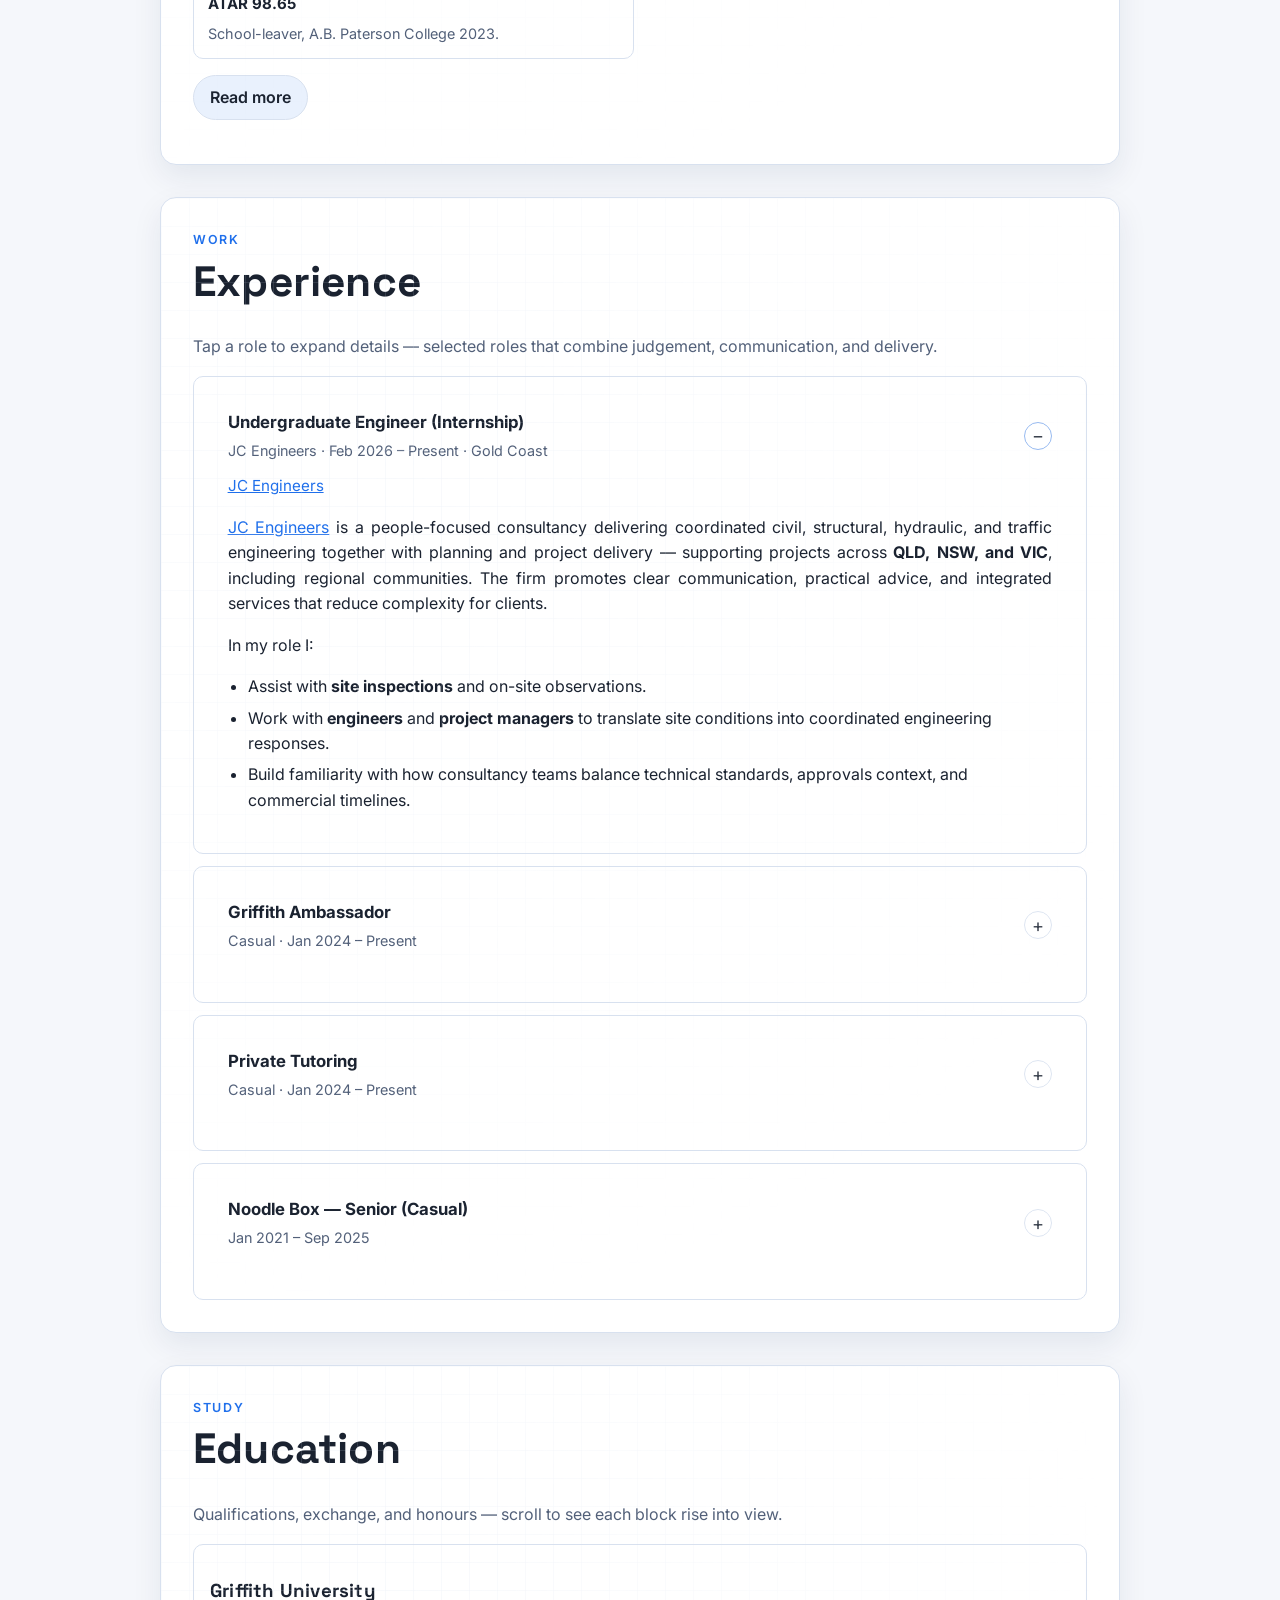
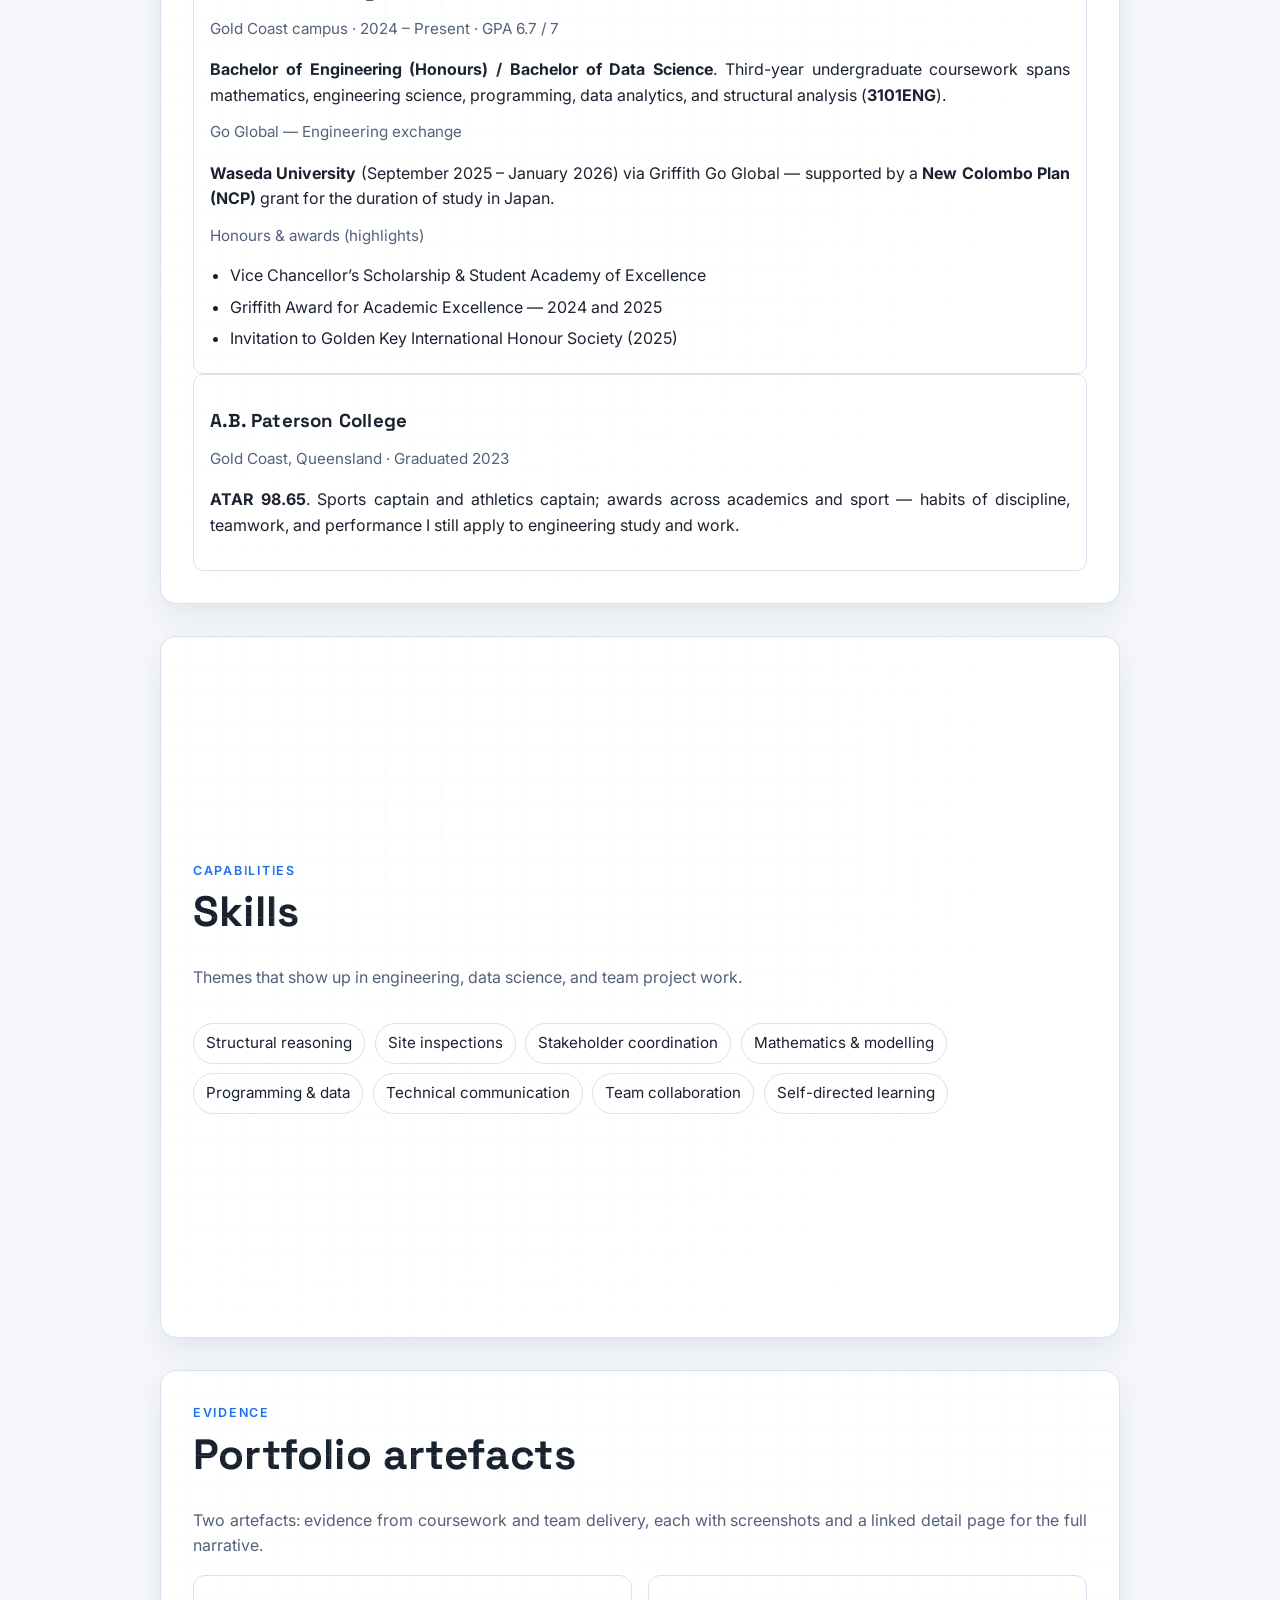
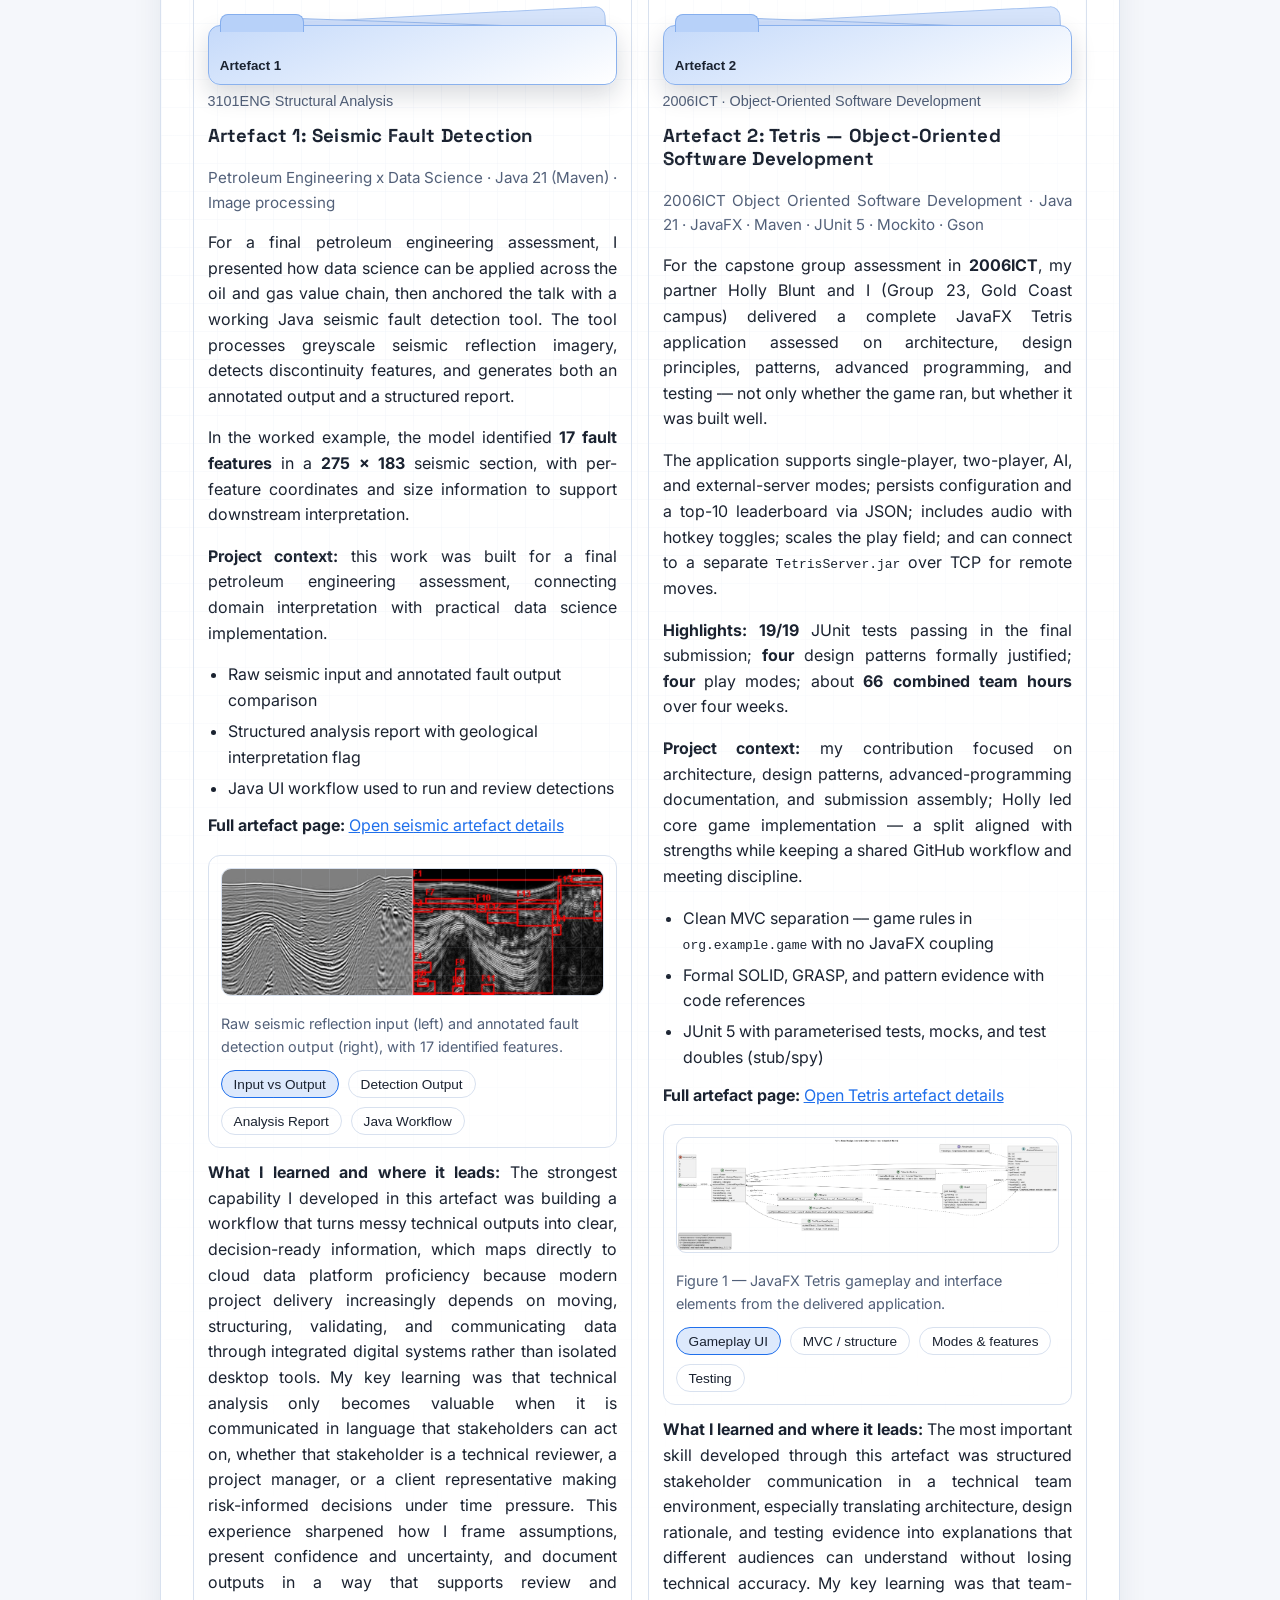
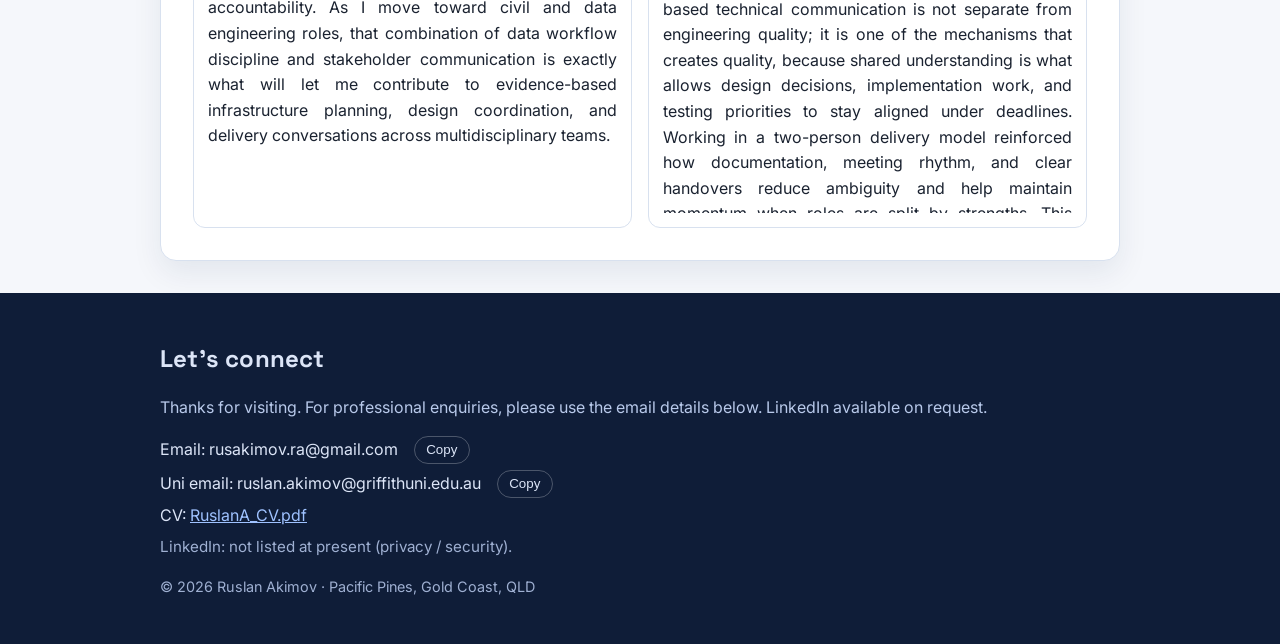
==== commit 389fd15e: "Correct Academic Excellence award years wording Made-with: Cursor" ====
--- a/index.html
+++ b/index.html
@@ -105,7 +105,7 @@
               <p>Australian Government grant supporting engineering exchange at Waseda University, Tokyo (Sept 2025 - Jan 2026).</p>
             </article>
             <article class="achievement-item">
-              <h4>Griffith Award for Academic Excellence 2024</h4>
+              <h4>Griffith Award for Academic Excellence 2024 and 2025*</h4>
               <p>Minimum Distinction-average requirement.</p>
             </article>
             <article class="achievement-item">
